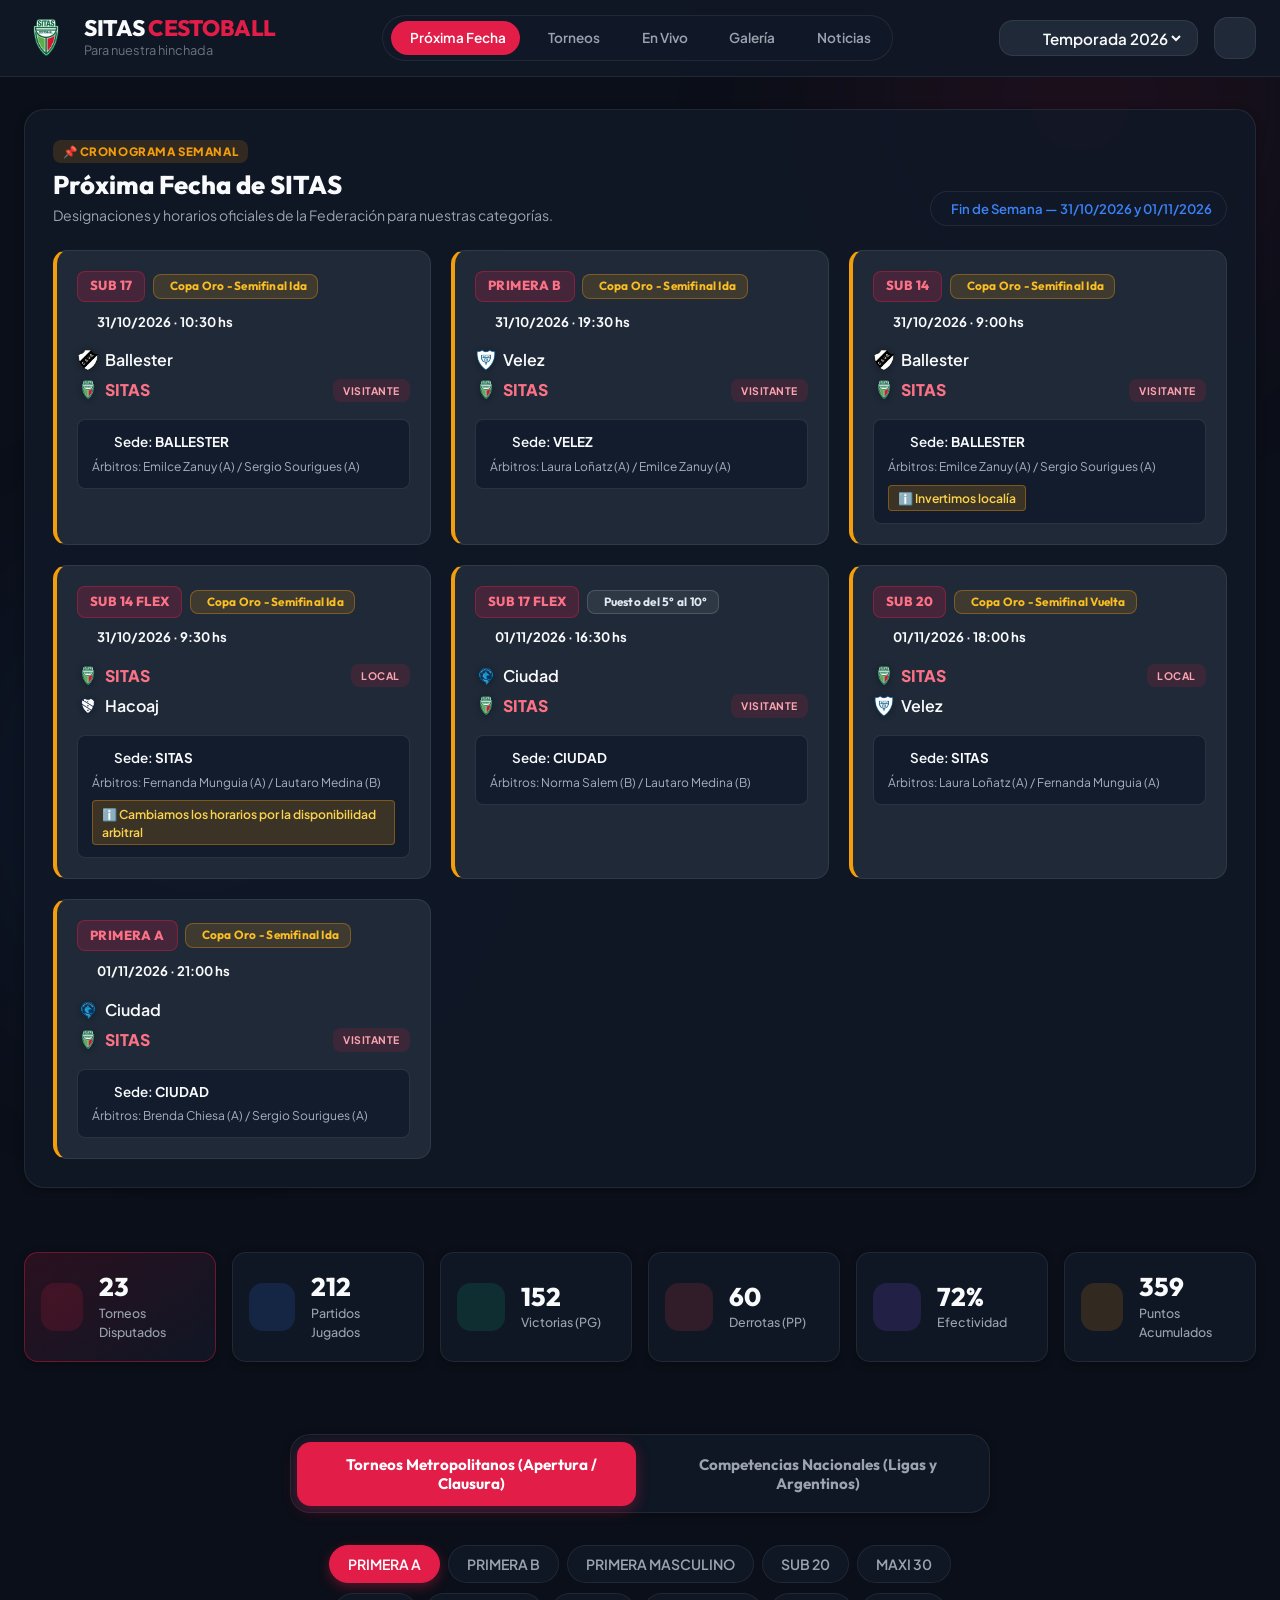
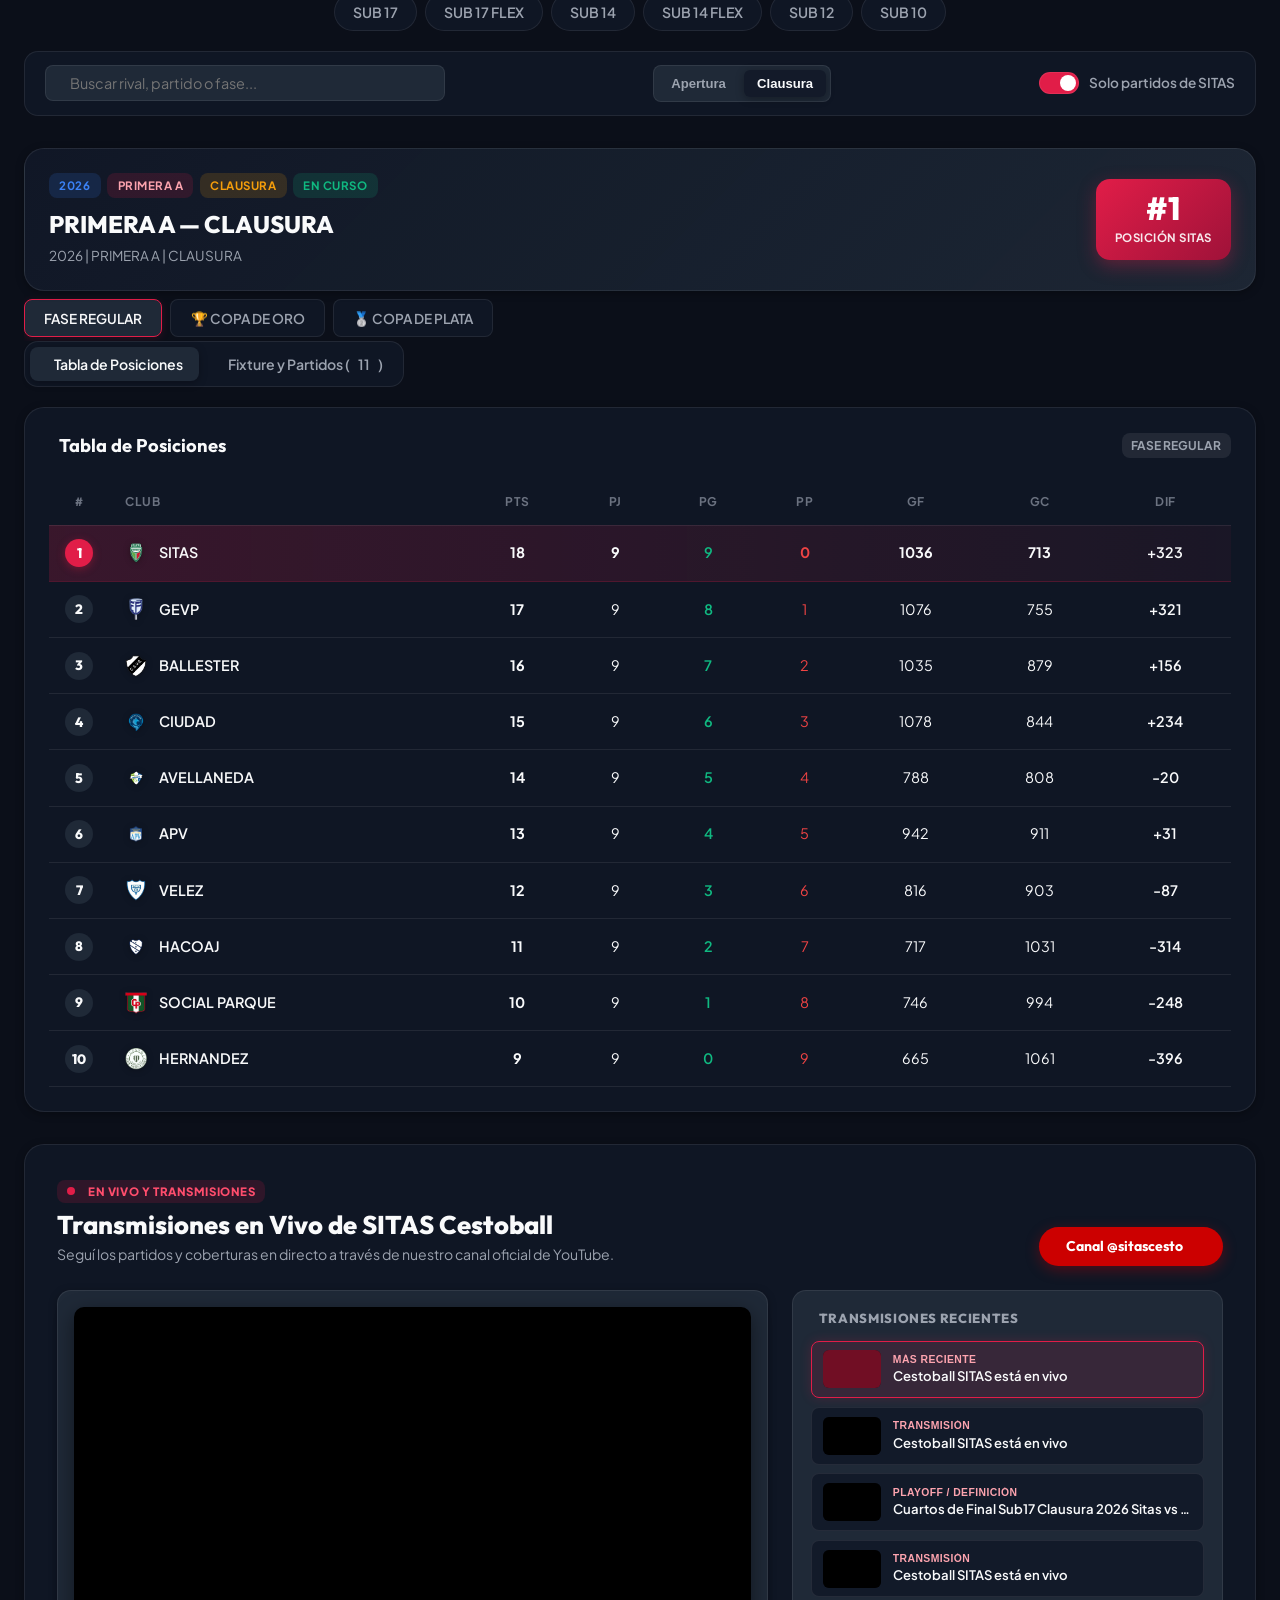
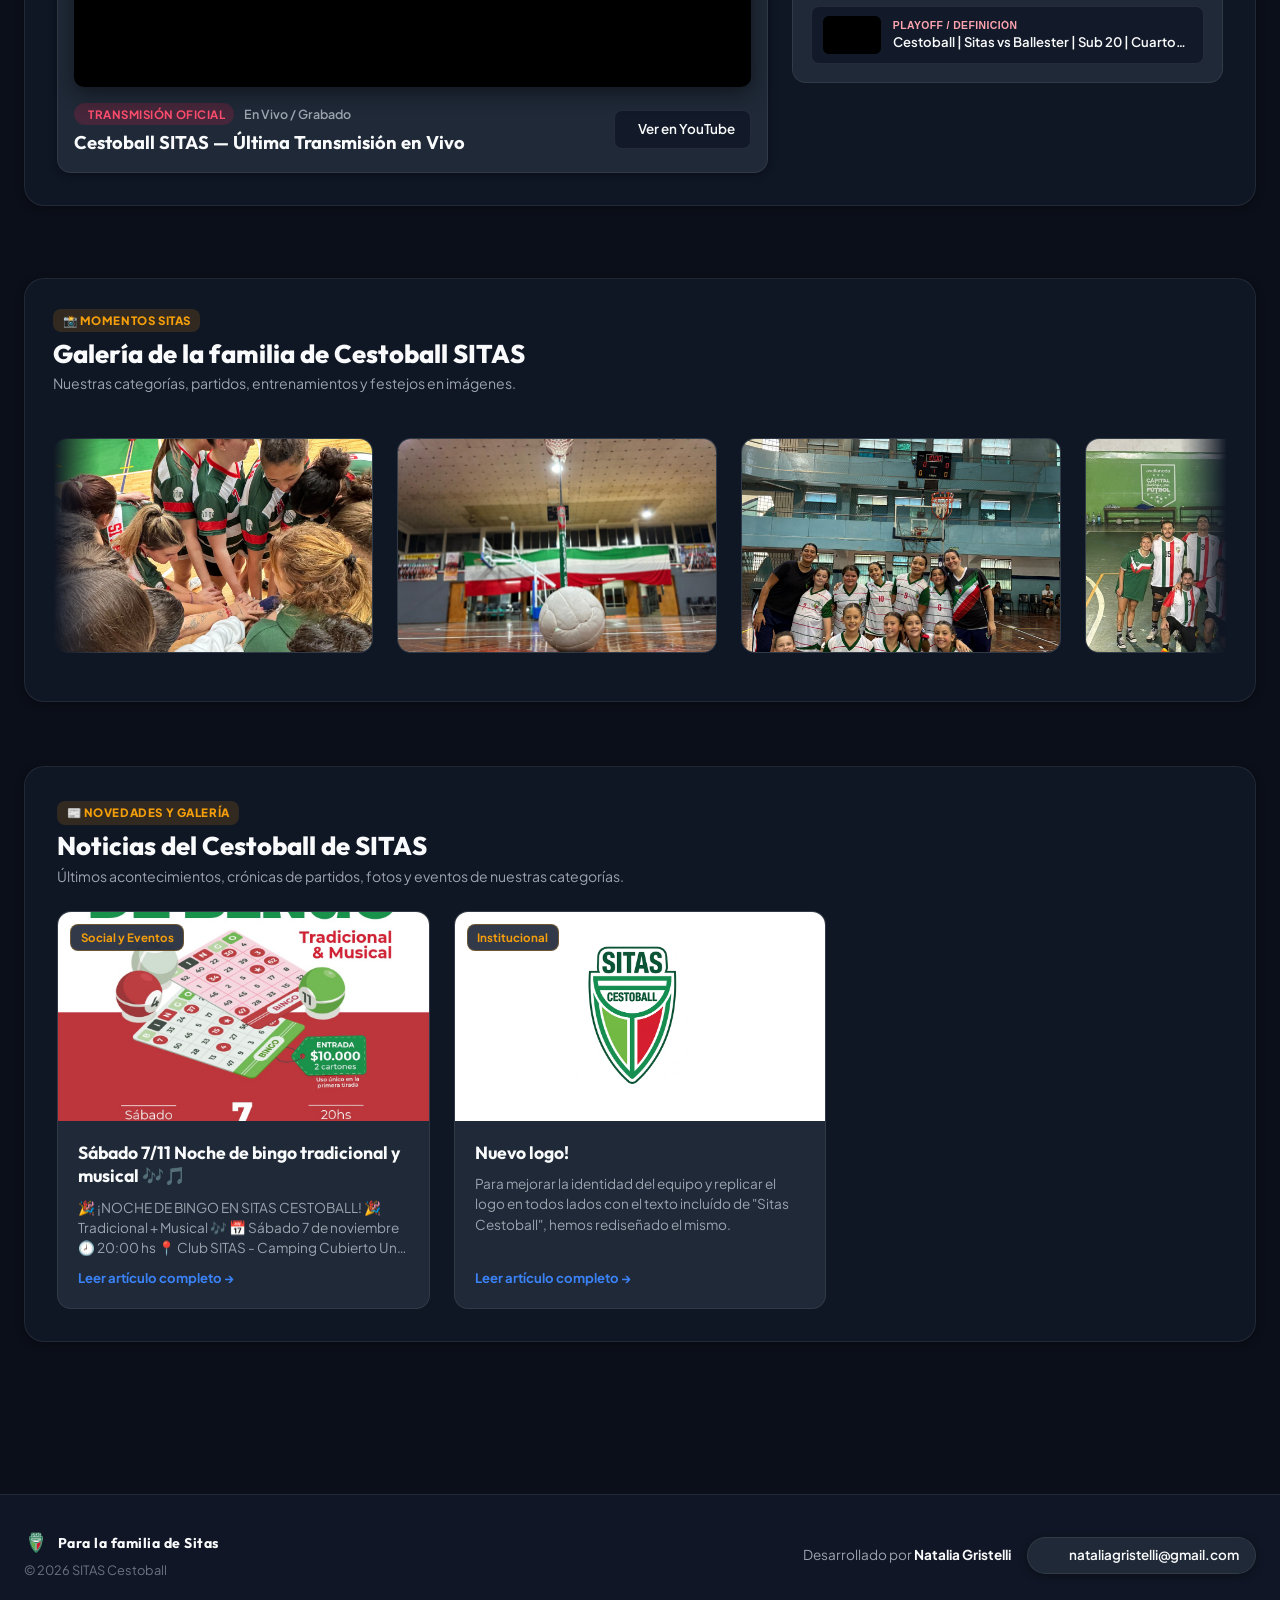
==== web/index.html @ a5c9e96d "feat: add youtube streams auto-sync and web frontend viewer" ====
<!DOCTYPE html>
<html lang="es" data-theme="dark">
<head>
  <meta charset="UTF-8">
  <meta name="viewport" content="width=device-width, initial-scale=1.0">
  <meta name="description" content="Portal de Estadísticas, Posiciones y Fixture de Cestoball del Club SITAS">
  <title>SITAS Cestoball — Fixture y Resultados</title>

  <!-- Favicon & Mobile Touch Icons -->
  <link rel="icon" type="image/png" sizes="32x32" href="assets/favicon-32x32.png">
  <link rel="icon" type="image/png" sizes="16x16" href="assets/favicon-16x16.png">
  <link rel="icon" type="image/png" href="assets/sitas_logo.png">
  <link rel="shortcut icon" href="favicon.ico">

  <!-- Apple iOS (iPhone / iPad) -->
  <link rel="apple-touch-icon" sizes="180x180" href="assets/apple-touch-icon.png">
  <meta name="apple-mobile-web-app-title" content="SITAS Cestoball">
  <meta name="apple-mobile-web-app-capable" content="yes">
  <meta name="apple-mobile-web-app-status-bar-style" content="black-translucent">

  <!-- Android & Web App Manifest -->
  <link rel="manifest" href="site.webmanifest">
  <meta name="theme-color" content="#0b0f19">
  <meta name="mobile-web-app-capable" content="yes">
  
  <!-- Google Fonts -->
  <link rel="preconnect" href="https://fonts.googleapis.com">
  <link rel="preconnect" href="https://fonts.gstatic.com" crossorigin>
  <link href="https://fonts.googleapis.com/css2?family=Outfit:wght@400;500;600;700;800&family=Plus+Jakarta+Sans:wght@400;500;600;700&display=swap" rel="stylesheet">
  
  <!-- Lucide Icons -->
  <script src="https://unpkg.com/lucide@latest"></script>
  
  <link rel="stylesheet" href="styles.css">
</head>
<body>

  <!-- Background decorative glows -->
  <div class="glow-bg glow-1"></div>
  <div class="glow-bg glow-2"></div>

  <!-- Header / Navigation -->
  <header class="header">
    <div class="container header-content">
      <div class="brand">
        <img src="assets/sitas_logo.png" alt="SITAS Cestoball Logo" class="brand-crest-img">
        <div class="brand-text">
          <h1>SITAS <span>CESTOBALL</span></h1>
          <p class="subtitle">Para nuestra hinchada</p>
        </div>
      </div>

      <nav class="nav-links">
        <a href="#section-upcoming" class="nav-link"><i data-lucide="calendar-clock"></i> Próxima Fecha</a>
        <a href="#section-tournaments" class="nav-link active"><i data-lucide="shield"></i> Torneos</a>
        <a href="#section-streams" class="nav-link"><i data-lucide="youtube"></i> En Vivo</a>
        <a href="#section-carousel" class="nav-link"><i data-lucide="camera"></i> Galería</a>
        <a href="#section-news" class="nav-link"><i data-lucide="newspaper"></i> Noticias</a>
      </nav>

      <div class="header-actions">
        <div class="season-picker-wrapper">
          <label for="season-select" class="visually-hidden">Temporada</label>
          <i data-lucide="calendar" class="picker-icon"></i>
          <select id="season-select" aria-label="Seleccionar temporada">
            <!-- Dynamically populated -->
          </select>
        </div>

        <button id="theme-toggle" class="icon-button" aria-label="Cambiar tema de color" title="Modo Claro / Oscuro">
          <i data-lucide="moon" id="theme-icon"></i>
        </button>
      </div>
    </div>
  </header>

  <!-- Main Content -->
  <main class="container main-layout">

    <!-- SECCIÓN 1: PRÓXIMA FECHA / CRONOGRAMA SEMANAL -->
    <section class="upcoming-section" id="section-upcoming" aria-label="Próximos partidos del fin de semana">
      <div class="section-heading">
        <div class="heading-title-wrap">
          <span class="heading-badge">📌 CRONOGRAMA SEMANAL</span>
          <h2>Próxima Fecha de SITAS</h2>
          <p class="heading-desc">Designaciones y horarios oficiales de la Federación para nuestras categorías.</p>
        </div>
        <div class="upcoming-meta-badge" id="upcoming-round-info">
          <i data-lucide="clock"></i> Fin de Semana
        </div>
      </div>

      <div class="upcoming-grid" id="upcoming-matches-grid">
        <!-- Injected dynamically via JS from /api/schedule/upcoming -->
        <div class="upcoming-empty-card">
          <i data-lucide="calendar-off"></i>
          <p>Cargando designaciones de la próxima fecha...</p>
        </div>
      </div>
    </section>

    <!-- SECCIÓN 2: TORNEOS Y ESTADÍSTICAS -->
    <section class="tournaments-section" id="section-tournaments" aria-label="Torneos y Estadísticas">
      <!-- KPI Summary Hero -->
      <div class="kpi-section" aria-label="Resumen de temporada">
        <div class="kpi-card highlight-card">
          <div class="kpi-icon-wrap"><i data-lucide="trophy"></i></div>
          <div class="kpi-data">
            <span class="kpi-value" id="kpi-tournaments">0</span>
            <span class="kpi-label">Torneos Disputados</span>
          </div>
        </div>

      <div class="kpi-card">
        <div class="kpi-icon-wrap blue"><i data-lucide="activity"></i></div>
        <div class="kpi-data">
          <span class="kpi-value" id="kpi-played">0</span>
          <span class="kpi-label">Partidos Jugados</span>
        </div>
      </div>

      <div class="kpi-card">
        <div class="kpi-icon-wrap green"><i data-lucide="check-circle-2"></i></div>
        <div class="kpi-data">
          <span class="kpi-value" id="kpi-won">0</span>
          <span class="kpi-label">Victorias (PG)</span>
        </div>
      </div>

      <div class="kpi-card">
        <div class="kpi-icon-wrap red"><i data-lucide="x-circle"></i></div>
        <div class="kpi-data">
          <span class="kpi-value" id="kpi-lost">0</span>
          <span class="kpi-label">Derrotas (PP)</span>
        </div>
      </div>

      <div class="kpi-card">
        <div class="kpi-icon-wrap purple"><i data-lucide="percent"></i></div>
        <div class="kpi-data">
          <span class="kpi-value" id="kpi-winrate">0%</span>
          <span class="kpi-label">Efectividad</span>
        </div>
      </div>

      <div class="kpi-card">
        <div class="kpi-icon-wrap gold"><i data-lucide="flame"></i></div>
        <div class="kpi-data">
          <span class="kpi-value" id="kpi-points">0</span>
          <span class="kpi-label">Puntos Acumulados</span>
        </div>
      </div>
    </section>

    <!-- Competition Scope Switcher (Metropolitanos vs Nacionales) -->
    <section class="scope-section">
      <div class="scope-tabs" role="tablist" aria-label="Ámbito de competición">
        <button class="scope-tab active" id="scope-tab-metro" data-scope="METRO" role="tab" aria-selected="true">
          <i data-lucide="shield"></i> Torneos Metropolitanos (Apertura / Clausura)
        </button>
        <button class="scope-tab" id="scope-tab-nacional" data-scope="NACIONAL" role="tab" aria-selected="false">
          <i data-lucide="trophy"></i> Competencias Nacionales (Ligas y Argentinos)
        </button>
      </div>
    </section>

    <!-- Filters and Category Tabs -->
    <section class="filter-section">
      <div class="category-grid-container" id="category-pills" role="tablist" aria-label="Categorías">
        <!-- Injected dynamically in 2 rows via JavaScript -->
      </div>

      <div class="filter-toolbar">
        <div class="search-box">
          <i data-lucide="search"></i>
          <input type="text" id="search-input" placeholder="Buscar rival, partido o fase...">
        </div>

        <div class="edition-filters" id="edition-filters">
          <!-- Injected dynamically via JS based on selected category -->
        </div>

        <div class="toggle-control">
          <label class="switch">
            <input type="checkbox" id="only-sitas-matches" checked>
            <span class="slider round"></span>
          </label>
          <span class="toggle-label">Solo partidos de SITAS</span>
        </div>
      </div>
    </section>

    <!-- Content Workspace (Full Width) -->
    <div class="content-workspace">
      <!-- Main View: Selected Tournament Dashboard (Full Width) -->
      <section class="tournament-dashboard" id="tournament-view" aria-label="Detalle de torneo">
        <div class="empty-state" id="empty-state">
          <i data-lucide="shield-alert" class="empty-icon"></i>
          <h3>Selecciona una categoría</h3>
          <p>Elige una categoría y edición en la barra superior para ver la tabla de posiciones, fixture y cuadro eliminatorio.</p>
        </div>

        <div class="dashboard-content" id="dashboard-content" style="display: none;">
          <!-- Tournament Hero Banner -->
          <div class="tournament-banner">
            <div class="banner-info">
              <div class="banner-tags">
                <span class="tag tag-season" id="t-season-tag">2026</span>
                <span class="tag tag-category" id="t-category-tag">PRIMERA</span>
                <span class="tag tag-edition" id="t-edition-tag">CLAUSURA</span>
                <span class="tag tag-status" id="t-status-tag">En curso</span>
              </div>
              <h2 id="t-name">Nombre del Torneo</h2>
              <p id="t-manager">Federación de Cestoball de Capital Federal</p>
            </div>
            <div class="banner-sitas-status" id="t-sitas-badge">
              <div class="sitas-pos-box">
                <span class="pos-num" id="sitas-pos-num">-</span>
                <span class="pos-text">Posición SITAS</span>
              </div>
            </div>
          </div>

          <!-- Phases Tabs -->
          <div class="phases-bar">
            <div class="phases-tabs" id="phases-tabs" role="tablist">
              <!-- Injected via JS -->
            </div>
          </div>

          <!-- Phase Content: Standings & Matches -->
          <div class="phase-workspace">
            
            <!-- View switcher: Posiciones vs Calendario vs Cuadro -->
            <div class="view-mode-bar">
              <div class="tabs-segmented">
                <button class="tab-btn active" id="view-tab-standings" data-view="standings">
                  <i data-lucide="table-2"></i> Tabla de Posiciones
                </button>
                <button class="tab-btn" id="view-tab-bracket" data-view="bracket" style="display: none;">
                  <i data-lucide="git-branch"></i> Cuadro Eliminatorio
                </button>
                <button class="tab-btn" id="view-tab-matches" data-view="matches">
                  <i data-lucide="calendar-days"></i> Fixture y Partidos (<span id="matches-tab-count">0</span>)
                </button>
              </div>
            </div>

            <!-- Standings Table Container -->
            <div class="card standings-card" id="standings-container">
              <div class="card-header">
                <h3><i data-lucide="list-ordered"></i> Tabla de Posiciones</h3>
                <span class="phase-badge" id="standings-phase-name">FASE REGULAR</span>
              </div>
              <div class="table-responsive">
                <table class="data-table" id="standings-table">
                  <thead>
                    <tr>
                      <th class="th-pos">#</th>
                      <th class="th-club">Club</th>
                      <th class="th-num" title="Puntos">Pts</th>
                      <th class="th-num" title="Partidos Jugados">PJ</th>
                      <th class="th-num" title="Partidos Ganados">PG</th>
                      <th class="th-num" title="Partidos Perdidos">PP</th>
                      <th class="th-num hide-mobile" title="Goles a Favor">GF</th>
                      <th class="th-num hide-mobile" title="Goles en Contra">GC</th>
                      <th class="th-num" title="Diferencia de Goles">Dif</th>
                    </tr>
                  </thead>
                  <tbody id="standings-tbody">
                    <!-- Injected via JS -->
                  </tbody>
                </table>
              </div>
            </div>

            <!-- Bracket Viewer Container -->
            <div class="card bracket-card" id="bracket-container" style="display: none;">
              <div class="card-header bracket-header">
                <div class="bracket-header-left">
                  <h3><i data-lucide="git-branch"></i> Cuadro de Playoff / Eliminatorias</h3>
                  <span class="phase-badge" id="bracket-phase-name">COPA DE ORO</span>
                </div>
                <div class="bracket-scroll-actions">
                  <span class="bracket-scroll-hint" id="bracket-scroll-hint" title="Deslizá horizontalmente para ver todas las fases">
                    <i data-lucide="chevrons-right"></i>
                    <span class="hint-text">Deslizar para ver cuadro</span>
                  </span>
                  <div class="bracket-nav-arrows">
                    <button type="button" class="bracket-arrow-btn" id="bracket-btn-prev" aria-label="Rondas anteriores" title="Ver rondas anteriores">
                      <i data-lucide="chevron-left"></i>
                    </button>
                    <button type="button" class="bracket-arrow-btn" id="bracket-btn-next" aria-label="Rondas siguientes" title="Ver rondas siguientes">
                      <i data-lucide="chevron-right"></i>
                    </button>
                  </div>
                </div>
              </div>
              <div class="bracket-viewer-scrollable" id="bracket-tree-viewer">
                <!-- Injected via JS -->
              </div>
            </div>

            <!-- Matches & Fixture Container -->
            <div class="card matches-card" id="matches-container" style="display: none;">
              <div class="card-header">
                <h3><i data-lucide="calendar"></i> Fixture y Resultados</h3>
                <span class="phase-badge" id="matches-phase-name">FASE REGULAR</span>
              </div>
              <div class="matches-grid" id="matches-list">
                <!-- Injected via JS -->
              </div>
            </div>

          </div>
        </div>
      </section>
    </div>

    <!-- SECCIÓN: TRANSMISIONES EN VIVO Y YOUTUBE -->
    <section class="streams-section" id="section-streams" aria-label="Transmisiones y Partidos en Vivo de SITAS">
      <div class="section-heading">
        <div class="heading-title-wrap">
          <span class="heading-badge stream-live-badge"><span class="live-dot"></span> EN VIVO Y TRANSMISIONES</span>
          <h2>Transmisiones en Vivo de SITAS Cestoball</h2>
          <p class="heading-desc">Seguí los partidos y coberturas en directo a través de nuestro canal oficial de YouTube.</p>
        </div>
        <div class="heading-action-wrap">
          <a href="https://www.youtube.com/@sitascesto/streams" target="_blank" rel="noopener noreferrer" class="btn-yt-channel" title="Abrir transmisiones en YouTube">
            <i data-lucide="youtube"></i>
            <span>Canal @sitascesto</span>
            <i data-lucide="external-link" class="btn-ext-icon"></i>
          </a>
        </div>
      </div>

      <div class="streams-layout">
        <!-- Columna Principal: Reproductor Embebido -->
        <div class="stream-main-card">
          <div class="stream-player-container">
            <iframe 
              id="stream-video-iframe"
              src="https://www.youtube.com/embed/oJhDWHlyZvs?rel=0" 
              title="Última transmisión en vivo - Cestoball SITAS" 
              allow="accelerometer; autoplay; clipboard-write; encrypted-media; gyroscope; picture-in-picture; web-share" 
              allowfullscreen>
            </iframe>
          </div>
          <div class="stream-info-bar">
            <div class="stream-info-text">
              <div class="stream-meta-row">
                <span class="stream-status-pill" id="stream-status-pill"><i data-lucide="radio"></i> Transmisión Oficial</span>
                <span class="stream-cat-pill" id="stream-category-pill">En Vivo / Grabado</span>
              </div>
              <h3 class="stream-current-title" id="stream-current-title">Cestoball SITAS — Última Transmisión en Vivo</h3>
            </div>
            <div class="stream-action-btns">
              <a id="stream-yt-direct-link" href="https://www.youtube.com/watch?v=oJhDWHlyZvs" target="_blank" rel="noopener noreferrer" class="btn-stream-action" title="Abrir video en YouTube">
                <i data-lucide="play-circle"></i>
                <span>Ver en YouTube</span>
              </a>
            </div>
          </div>
        </div>

        
          <!-- Lista de transmisiones recientes seleccionables -->
          <div class="stream-recent-box">
            <div class="stream-recent-header">
              <i data-lucide="video"></i>
              <span>Transmisiones Recientes</span>
            </div>
            <div class="stream-recent-list" id="stream-recent-list">
              <!-- Cargado dinámicamente -->
            </div>
          </div>
        </div>
      </div>
    </section>

    <!-- SECCIÓN: MOMENTOS SITAS (CARRUSEL DE FOTOS) -->
    <section class="carousel-section" id="section-carousel" aria-label="Galería de Fotos de SITAS">
      <div class="section-heading">
        <div class="heading-title-wrap">
          <span class="heading-badge">📸 MOMENTOS SITAS</span>
          <h2>Galería de la familia de Cestoball SITAS</h2>
          <p class="heading-desc">Nuestras categorías, partidos, entrenamientos y festejos en imágenes.</p>
        </div>
      </div>

      <div class="carousel-container" id="carousel-container">
        <div class="carousel-track-wrap">
          <div class="carousel-track" id="carousel-track">
            <!-- Dynamic items injected via JS -->
          </div>
        </div>
      </div>
    </section>

    <!-- SECCIÓN 3: NOTICIAS Y GALERÍA -->
    <section class="news-section" id="section-news" aria-label="Noticias y Novedades">
      <div class="section-heading">
        <div class="heading-title-wrap">
          <span class="heading-badge">📰 NOVEDADES Y GALERÍA</span>
          <h2>Noticias del Cestoball de SITAS</h2>
          <p class="heading-desc">Últimos acontecimientos, crónicas de partidos, fotos y eventos de nuestras categorías.</p>
        </div>
      </div>

      <div class="news-grid" id="news-posts-grid">
        <!-- Injected dynamically via JS from /api/posts -->
      </div>
    </section>

  </main>

  <!-- Rival Head-to-Head Modal -->
  <div class="modal-backdrop" id="h2h-modal" role="dialog" aria-modal="true" style="display: none;">
    <div class="modal-box">
      <div class="modal-header">
        <div class="modal-title-wrap">
          <i data-lucide="swords" class="modal-icon"></i>
          <div>
            <h3 id="modal-rival-name">Rival</h3>
            <p class="modal-sub">Historial de enfrentamientos vs SITAS</p>
          </div>
        </div>
        <button class="modal-close-btn" id="modal-close" aria-label="Cerrar ventana">
          <i data-lucide="x"></i>
        </button>
      </div>
      <div class="modal-body" id="modal-body-content">
        <!-- Injected via JS -->
      </div>
    </div>
  </div>

  <!-- Article / News Reading Modal -->
  <div class="modal-backdrop" id="article-modal" role="dialog" aria-modal="true" style="display: none;">
    <div class="modal-box article-modal-box">
      <div class="modal-header">
        <div class="modal-title-wrap">
          <span class="badge-tag" id="article-modal-category">General</span>
          <div>
            <h3 id="article-modal-title">Título</h3>
          </div>
        </div>
        <button class="modal-close-btn" id="article-modal-close" aria-label="Cerrar ventana">
          <i data-lucide="x"></i>
        </button>
      </div>
      <div class="modal-body" id="article-modal-body">
        <img id="article-modal-img" src="" alt="Foto" class="article-full-img" style="display:none;">
        <div id="article-modal-text" class="article-full-text"></div>
      </div>
    </div>
  </div>


  <!-- Footer -->
  <footer class="footer">
    <div class="container footer-content">
      <div class="footer-brand-info">
        <div class="footer-logo">
          <img src="assets/sitas_logo.png" alt="SITAS Logo" class="footer-crest-img">
          <span class="footer-title">Para la familia de Sitas</span>
        </div>
        <p class="footer-copy">© 2026 SITAS Cestoball</p>
      </div>

      <div class="footer-contact-wrap">
        <span class="footer-dev-label">Desarrollado por <strong>Natalia Gristelli</strong></span>
        <a href="mailto:nataliagristelli@gmail.com" class="footer-contact-pill" title="Contacto por correo electrónico">
          <i data-lucide="mail"></i>
          <span>nataliagristelli@gmail.com</span>
        </a>
      </div>
    </div>
  </footer>

  <script src="app.js"></script>
</body>
</html>
---- web/styles.css ----
/* ==========================================================================
   SITAS Cestoball Dashboard - Styles
   ========================================================================== */

:root {
  /* Color Palette - Dark Theme (Default) */
  --bg-primary: #0b0f19;
  --bg-secondary: #111827;
  --bg-card: rgba(17, 24, 39, 0.85);
  --bg-card-hover: rgba(31, 41, 55, 0.9);
  --bg-input: #1f2937;

  --text-primary: #f9fafb;
  --text-secondary: #9ca3af;
  --text-muted: #6b7280;

  --border-subtle: rgba(255, 255, 255, 0.08);
  --border-active: rgba(255, 255, 255, 0.2);

  /* Brand Accents (SITAS Red & Gold) */
  --sitas-red: #e11d48;
  --sitas-red-glow: rgba(225, 29, 72, 0.35);
  --sitas-red-light: #fda4af;

  --accent-gold: #f59e0b;
  --accent-blue: #3b82f6;
  --accent-green: #10b981;
  --accent-purple: #8b5cf6;

  /* UI Tokens */
  --radius-sm: 8px;
  --radius-md: 14px;
  --radius-lg: 20px;
  --radius-full: 9999px;

  --shadow-sm: 0 2px 8px rgba(0, 0, 0, 0.3);
  --shadow-md: 0 8px 24px rgba(0, 0, 0, 0.4);
  --shadow-lg: 0 16px 36px rgba(0, 0, 0, 0.5);

  --font-main: 'Plus Jakarta Sans', sans-serif;
  --font-heading: 'Outfit', sans-serif;
  --transition: all 0.22s cubic-bezier(0.4, 0, 0.2, 1);
}

[data-theme="light"] {
  --bg-primary: #f3f4f6;
  --bg-secondary: #ffffff;
  --bg-card: rgba(255, 255, 255, 0.95);
  --bg-card-hover: #f9fafb;
  --bg-input: #f3f4f6;

  --text-primary: #111827;
  --text-secondary: #4b5563;
  --text-muted: #9ca3af;

  --border-subtle: rgba(0, 0, 0, 0.08);
  --border-active: rgba(0, 0, 0, 0.2);
  --shadow-sm: 0 2px 8px rgba(0, 0, 0, 0.06);
  --shadow-md: 0 8px 24px rgba(0, 0, 0, 0.08);
  --shadow-lg: 0 16px 36px rgba(0, 0, 0, 0.1);
}

/* Reset & Base */
*,
*::before,
*::after {
  margin: 0;
  padding: 0;
  box-sizing: border-box;
}

html {
  scroll-behavior: smooth;
  scroll-padding-top: 92px;
}

#section-upcoming,
#section-tournaments,
#section-news,
.upcoming-section,
.tournaments-section,
.news-section {
  scroll-margin-top: 92px;
}

body {
  font-family: var(--font-main);
  background-color: var(--bg-primary);
  color: var(--text-primary);
  line-height: 1.5;
  min-height: 100vh;
  position: relative;
  overflow-x: hidden;
  transition: background-color 0.3s ease, color 0.3s ease;
}

/* Ambient Glows */
.glow-bg {
  position: fixed;
  width: 600px;
  height: 600px;
  border-radius: 50%;
  pointer-events: none;
  filter: blur(120px);
  z-index: 0;
  opacity: 0.15;
}

.glow-1 {
  top: -200px;
  right: -100px;
  background: radial-gradient(circle, var(--sitas-red) 0%, transparent 70%);
}

.glow-2 {
  bottom: -200px;
  left: -100px;
  background: radial-gradient(circle, var(--accent-blue) 0%, transparent 70%);
}

.container {
  max-width: 1400px;
  margin: 0 auto;
  padding: 0 1.5rem;
  position: relative;
  z-index: 1;
}

.visually-hidden {
  position: absolute;
  width: 1px;
  height: 1px;
  padding: 0;
  margin: -1px;
  overflow: hidden;
  clip: rect(0, 0, 0, 0);
  border: 0;
}

/* Header */
.header {
  background: var(--bg-card);
  backdrop-filter: blur(16px);
  -webkit-backdrop-filter: blur(16px);
  border-bottom: 1px solid var(--border-subtle);
  position: sticky;
  top: 0;
  z-index: 100;
}

.header-content {
  display: flex;
  justify-content: space-between;
  align-items: center;
  height: 76px;
}

.brand {
  display: flex;
  align-items: center;
  gap: 1rem;
  text-decoration: none;
}

.brand-crest-img {
  width: 44px;
  height: 44px;
  object-fit: contain;
  display: block;
}

.team-crest-sm {
  width: 22px;
  height: 22px;
  object-fit: contain;
  display: inline-block;
  vertical-align: middle;
  flex-shrink: 0;
  filter: drop-shadow(0 1px 3px rgba(0, 0, 0, 0.3));
}

.brand-badge {
  background: linear-gradient(135deg, var(--sitas-red), #be123c);
  color: #fff;
  font-family: var(--font-heading);
  font-weight: 800;
  font-size: 1.1rem;
  letter-spacing: 1px;
  padding: 0.5rem 1rem;
  border-radius: var(--radius-sm);
  box-shadow: 0 4px 14px var(--sitas-red-glow);
}

.brand-text h1 {
  font-family: var(--font-heading);
  font-size: 1.4rem;
  font-weight: 800;
  letter-spacing: -0.5px;
  color: var(--text-primary);
  line-height: 1.1;
}

.brand-text h1 span {
  color: var(--sitas-red);
}

.brand-text .subtitle {
  font-size: 0.8rem;
  color: var(--text-muted);
}

.header-actions {
  display: flex;
  align-items: center;
  gap: 1rem;
}

.season-picker-wrapper {
  display: flex;
  align-items: center;
  gap: 0.5rem;
  background: var(--bg-input);
  border: 1px solid var(--border-subtle);
  padding: 0.4rem 0.8rem;
  border-radius: var(--radius-md);
  color: var(--text-primary);
}

.picker-icon {
  width: 18px;
  height: 18px;
  color: var(--text-secondary);
}

.season-picker-wrapper select {
  background: transparent;
  border: none;
  color: var(--text-primary);
  font-family: var(--font-main);
  font-weight: 600;
  font-size: 0.95rem;
  cursor: pointer;
  outline: none;
}

.icon-button {
  width: 42px;
  height: 42px;
  border-radius: var(--radius-md);
  background: var(--bg-input);
  border: 1px solid var(--border-subtle);
  color: var(--text-primary);
  display: flex;
  align-items: center;
  justify-content: center;
  cursor: pointer;
  transition: var(--transition);
}

.icon-button:hover {
  background: var(--border-subtle);
  transform: translateY(-1px);
}

/* Layout */
.main-layout {
  padding-top: 2rem;
  padding-bottom: 4rem;
  display: flex;
  flex-direction: column;
  gap: 2rem;
}

/* KPI Cards */
.kpi-section {
  display: grid;
  grid-template-columns: repeat(auto-fit, minmax(180px, 1fr));
  gap: 1rem;
}

.kpi-card {
  background: var(--bg-card);
  backdrop-filter: blur(12px);
  border: 1px solid var(--border-subtle);
  border-radius: var(--radius-md);
  padding: 1.25rem 1rem;
  display: flex;
  align-items: center;
  gap: 1rem;
  box-shadow: var(--shadow-sm);
  transition: var(--transition);
}

.kpi-card:hover {
  transform: translateY(-3px);
  border-color: var(--border-active);
  box-shadow: var(--shadow-md);
}

.kpi-card.highlight-card {
  background: linear-gradient(145deg, rgba(225, 29, 72, 0.15), var(--bg-card));
  border-color: rgba(225, 29, 72, 0.4);
}

.kpi-icon-wrap {
  width: 48px;
  height: 48px;
  border-radius: var(--radius-md);
  background: rgba(225, 29, 72, 0.15);
  color: var(--sitas-red);
  display: flex;
  align-items: center;
  justify-content: center;
}

.kpi-icon-wrap.blue {
  background: rgba(59, 130, 246, 0.15);
  color: var(--accent-blue);
}

.kpi-icon-wrap.green {
  background: rgba(16, 185, 129, 0.15);
  color: var(--accent-green);
}

.kpi-icon-wrap.red {
  background: rgba(239, 68, 68, 0.15);
  color: #ef4444;
}

.kpi-icon-wrap.purple {
  background: rgba(139, 92, 246, 0.15);
  color: var(--accent-purple);
}

.kpi-icon-wrap.gold {
  background: rgba(245, 158, 11, 0.15);
  color: var(--accent-gold);
}

.kpi-data {
  display: flex;
  flex-direction: column;
}

.kpi-value {
  font-family: var(--font-heading);
  font-size: 1.6rem;
  font-weight: 800;
  line-height: 1.1;
  color: var(--text-primary);
}

.kpi-label {
  font-size: 0.78rem;
  color: var(--text-secondary);
  font-weight: 500;
  margin-top: 0.15rem;
}

/* Scope Tabs (Metro vs Nacional) */
.scope-section {
  display: flex;
  justify-content: center;
}

.scope-tabs {
  display: flex;
  background: var(--bg-card);
  border: 1px solid var(--border-subtle);
  border-radius: var(--radius-lg);
  padding: 0.4rem;
  gap: 0.5rem;
  box-shadow: var(--shadow-sm);
  width: 100%;
  max-width: 700px;
}

.scope-tab {
  flex: 1;
  display: flex;
  align-items: center;
  justify-content: center;
  gap: 0.6rem;
  padding: 0.75rem 1.25rem;
  border-radius: var(--radius-md);
  border: 1px solid transparent;
  background: transparent;
  color: var(--text-secondary);
  font-family: var(--font-heading);
  font-size: 0.95rem;
  font-weight: 700;
  cursor: pointer;
  transition: var(--transition);
}

.scope-tab svg {
  width: 18px;
  height: 18px;
}

.scope-tab:hover {
  color: var(--text-primary);
  background: var(--bg-card-hover);
}

.scope-tab.active {
  background: var(--sitas-red);
  color: #ffffff;
  box-shadow: 0 4px 14px var(--sitas-red-glow);
}

/* Category & Filter Section */
.filter-section {
  display: flex;
  flex-direction: column;
  gap: 1rem;
}

.category-grid-container {
  display: flex;
  flex-direction: column;
  gap: 0.65rem;
  width: 100%;
  align-items: center;
  margin-bottom: 0.25rem;
}

.category-grid-row {
  display: flex;
  flex-wrap: wrap;
  justify-content: center;
  align-items: center;
  gap: 0.55rem;
  width: 100%;
}

.category-scroll-container {
  display: flex;
  flex-direction: column;
  gap: 0.65rem;
  width: 100%;
  align-items: center;
  margin-bottom: 0.25rem;
}

.pill {
  display: inline-flex;
  align-items: center;
  gap: 0.4rem;
  padding: 0.55rem 1.1rem;
  border-radius: var(--radius-full);
  background: var(--bg-card);
  border: 1px solid var(--border-subtle);
  color: var(--text-secondary);
  font-family: var(--font-main);
  font-size: 0.88rem;
  font-weight: 600;
  cursor: pointer;
  white-space: nowrap;
  transition: var(--transition);
}

.pill svg {
  width: 16px;
  height: 16px;
}

.pill:hover {
  color: var(--text-primary);
  background: var(--bg-card-hover);
  border-color: var(--border-active);
}

.pill.active {
  background: var(--sitas-red);
  color: #fff;
  border-color: var(--sitas-red);
  box-shadow: 0 4px 12px var(--sitas-red-glow);
}

.filter-toolbar {
  display: flex;
  flex-wrap: wrap;
  align-items: center;
  justify-content: space-between;
  gap: 1rem;
  background: var(--bg-card);
  border: 1px solid var(--border-subtle);
  border-radius: var(--radius-md);
  padding: 0.8rem 1.25rem;
}

.search-box {
  display: flex;
  align-items: center;
  gap: 0.6rem;
  background: var(--bg-input);
  border: 1px solid var(--border-subtle);
  border-radius: var(--radius-sm);
  padding: 0.5rem 0.9rem;
  flex: 1;
  min-width: 240px;
  max-width: 400px;
}

.search-box svg {
  width: 18px;
  height: 18px;
  color: var(--text-muted);
}

.search-box input {
  background: transparent;
  border: none;
  color: var(--text-primary);
  font-family: var(--font-main);
  font-size: 0.9rem;
  outline: none;
  width: 100%;
}

.edition-filters {
  display: flex;
  gap: 0.35rem;
  background: var(--bg-input);
  padding: 0.25rem;
  border-radius: var(--radius-sm);
  border: 1px solid var(--border-subtle);
}

.filter-btn {
  background: transparent;
  border: none;
  color: var(--text-secondary);
  font-size: 0.82rem;
  font-weight: 600;
  padding: 0.4rem 0.8rem;
  border-radius: 6px;
  cursor: pointer;
  transition: var(--transition);
}

.filter-btn.active {
  background: var(--bg-card);
  color: var(--text-primary);
  box-shadow: var(--shadow-sm);
}

.toggle-control {
  display: flex;
  align-items: center;
  gap: 0.6rem;
}

.toggle-label {
  font-size: 0.85rem;
  font-weight: 600;
  color: var(--text-secondary);
}

/* Switch Styles */
.switch {
  position: relative;
  display: inline-block;
  width: 40px;
  height: 22px;
}

.switch input {
  opacity: 0;
  width: 0;
  height: 0;
}

.slider {
  position: absolute;
  cursor: pointer;
  top: 0;
  left: 0;
  right: 0;
  bottom: 0;
  background-color: var(--bg-input);
  border: 1px solid var(--border-subtle);
  transition: .2s;
  border-radius: 34px;
}

.slider:before {
  position: absolute;
  content: "";
  height: 16px;
  width: 16px;
  left: 2px;
  bottom: 2px;
  background-color: white;
  transition: .2s;
  border-radius: 50%;
}

input:checked+.slider {
  background-color: var(--sitas-red);
}

input:checked+.slider:before {
  transform: translateX(18px);
}

/* Content Workspace (Full Width - No Sidebar) */
.content-workspace,
.content-grid {
  display: block;
  width: 100%;
  min-width: 0;
}

.tournaments-sidebar {
  display: none !important;
}

@media (max-width: 992px) {
  .content-workspace,
  .content-grid {
    display: block;
    width: 100%;
  }
}

/* Tournaments Sidebar */
.tournaments-sidebar {
  background: var(--bg-card);
  border: 1px solid var(--border-subtle);
  border-radius: var(--radius-lg);
  padding: 1.25rem;
  box-shadow: var(--shadow-sm);
  min-width: 0;
  max-width: 100%;
}

.sidebar-header {
  display: flex;
  justify-content: space-between;
  align-items: center;
  margin-bottom: 1rem;
  padding-bottom: 0.75rem;
  border-bottom: 1px solid var(--border-subtle);
}

.sidebar-title-group {
  display: flex;
  align-items: center;
  gap: 0.6rem;
}

.sidebar-header h2 {
  font-family: var(--font-heading);
  font-size: 1.15rem;
  font-weight: 700;
}

.sidebar-swipe-hint {
  display: none;
  font-size: 0.75rem;
  font-weight: 600;
  color: var(--accent-gold);
  align-items: center;
  gap: 0.35rem;
}

.sidebar-swipe-hint svg {
  width: 14px;
  height: 14px;
}

.counter-badge {
  background: var(--bg-input);
  color: var(--text-secondary);
  font-size: 0.75rem;
  font-weight: 700;
  padding: 0.2rem 0.6rem;
  border-radius: var(--radius-full);
}

.tournament-list {
  display: flex;
  flex-direction: column;
  gap: 0.6rem;
  max-height: 650px;
  overflow-y: auto;
  padding-right: 0.25rem;
}

.tournament-nav-item {
  background: var(--bg-input);
  border: 1px solid transparent;
  border-radius: var(--radius-md);
  padding: 0.85rem 1rem;
  cursor: pointer;
  transition: var(--transition);
  display: flex;
  flex-direction: column;
  gap: 0.35rem;
}

.tournament-nav-item:hover {
  background: var(--bg-card-hover);
  border-color: var(--border-active);
  transform: translateX(3px);
}

.tournament-nav-item.active {
  background: linear-gradient(135deg, rgba(225, 29, 72, 0.15), var(--bg-input));
  border-color: var(--sitas-red);
  box-shadow: 0 4px 14px rgba(225, 29, 72, 0.2);
}

.t-item-header {
  display: flex;
  justify-content: space-between;
  align-items: center;
}

.t-item-category {
  font-family: var(--font-heading);
  font-weight: 700;
  font-size: 0.95rem;
  color: var(--text-primary);
}

.t-item-edition {
  font-size: 0.75rem;
  font-weight: 600;
  padding: 0.15rem 0.5rem;
  border-radius: 4px;
  background: rgba(255, 255, 255, 0.08);
  color: var(--text-secondary);
}

.t-item-status {
  font-size: 0.78rem;
  color: var(--text-muted);
  display: flex;
  align-items: center;
  gap: 0.4rem;
}

.status-dot {
  width: 7px;
  height: 7px;
  border-radius: 50%;
  background: var(--accent-green);
}

.status-dot.finished {
  background: var(--text-muted);
}

/* Tournament Dashboard */
.tournament-dashboard {
  display: flex;
  flex-direction: column;
  gap: 1.5rem;
  min-width: 0;
  max-width: 100%;
}

.dashboard-content {
  min-width: 0;
  max-width: 100%;
}

.empty-state {
  background: var(--bg-card);
  border: 1px solid var(--border-subtle);
  border-radius: var(--radius-lg);
  padding: 4rem 2rem;
  text-align: center;
  display: flex;
  flex-direction: column;
  align-items: center;
  gap: 1rem;
}

.empty-icon {
  width: 56px;
  height: 56px;
  color: var(--text-muted);
}

.empty-state h3 {
  font-family: var(--font-heading);
  font-size: 1.3rem;
}

.empty-state p {
  color: var(--text-secondary);
  max-width: 450px;
}

/* Tournament Banner */
.tournament-banner {
  background: var(--bg-card);
  border: 1px solid var(--border-subtle);
  border-radius: var(--radius-lg);
  padding: 1.5rem;
  display: flex;
  justify-content: space-between;
  align-items: center;
  box-shadow: var(--shadow-sm);
  position: relative;
  overflow: hidden;
}

[data-theme="dark"] .tournament-banner {
  background: linear-gradient(135deg, rgba(17, 24, 39, 0.95) 0%, rgba(31, 41, 55, 0.9) 100%);
}

[data-theme="light"] .tournament-banner {
  background: linear-gradient(135deg, #ffffff 0%, #f8fafc 100%);
  border: 1px solid rgba(0, 0, 0, 0.1);
  box-shadow: 0 4px 20px rgba(0, 0, 0, 0.05);
}

.banner-tags {
  display: flex;
  flex-wrap: wrap;
  gap: 0.4rem;
  margin-bottom: 0.5rem;
}

.tag {
  font-size: 0.72rem;
  font-weight: 700;
  text-transform: uppercase;
  letter-spacing: 0.5px;
  padding: 0.25rem 0.65rem;
  border-radius: var(--radius-sm);
}

.tag-season {
  background: rgba(59, 130, 246, 0.15);
  color: var(--accent-blue);
}

.tag-category {
  background: rgba(225, 29, 72, 0.15);
  color: var(--sitas-red-light);
}

.tag-edition {
  background: rgba(245, 158, 11, 0.15);
  color: var(--accent-gold);
}

.tag-status-live {
  background: rgba(16, 185, 129, 0.15);
  color: var(--accent-green);
}

.tag-status-finished {
  background: rgba(255, 255, 255, 0.08);
  color: var(--text-muted);
}

[data-theme="light"] .tag-season {
  background: #e0f2fe;
  color: #0369a1;
}

[data-theme="light"] .tag-category {
  background: #ffe4e6;
  color: #be123c;
}

[data-theme="light"] .tag-edition {
  background: #fef3c7;
  color: #b45309;
}

[data-theme="light"] .tag-status-live {
  background: #dcfce7;
  color: #15803d;
}

[data-theme="light"] .tag-status-finished {
  background: #e2e8f0;
  color: #475569;
}

.tournament-banner h2 {
  font-family: var(--font-heading);
  font-size: 1.5rem;
  font-weight: 800;
  color: var(--text-primary);
  margin-bottom: 0.2rem;
}

.tournament-banner p {
  font-size: 0.85rem;
  color: var(--text-secondary);
}

.sitas-pos-box {
  background: linear-gradient(135deg, var(--sitas-red), #9f1239);
  color: #fff;
  border-radius: var(--radius-md);
  padding: 0.8rem 1.2rem;
  text-align: center;
  box-shadow: 0 6px 18px var(--sitas-red-glow);
}

.pos-num {
  display: block;
  font-family: var(--font-heading);
  font-size: 2rem;
  font-weight: 800;
  line-height: 1;
}

.pos-text {
  font-size: 0.72rem;
  font-weight: 700;
  text-transform: uppercase;
  letter-spacing: 0.5px;
  opacity: 0.9;
}

/* Phases Bar */
.phases-bar {
  overflow-x: auto;
  padding-bottom: 0.25rem;
  padding-top: 0.50rem;
}

.phases-tabs {
  display: flex;
  gap: 0.5rem;
}

.phase-tab {
  background: var(--bg-card);
  border: 1px solid var(--border-subtle);
  color: var(--text-secondary);
  font-family: var(--font-main);
  font-size: 0.85rem;
  font-weight: 600;
  padding: 0.6rem 1.2rem;
  border-radius: var(--radius-sm);
  cursor: pointer;
  transition: var(--transition);
  white-space: nowrap;
}

.phase-tab:hover {
  background: var(--bg-card-hover);
  color: var(--text-primary);
}

.phase-tab.active {
  background: var(--bg-input);
  color: var(--text-primary);
  border-color: var(--sitas-red);
  box-shadow: 0 2px 8px rgba(225, 29, 72, 0.15);
}

/* Phase Workspace */
.phase-workspace {
  display: flex;
  flex-direction: column;
  gap: 1.25rem;
  min-width: 0;
  max-width: 100%;
}

.view-mode-bar {
  display: flex;
  justify-content: flex-start;
}

.tabs-segmented {
  display: flex;
  background: var(--bg-card);
  border: 1px solid var(--border-subtle);
  border-radius: var(--radius-md);
  padding: 0.3rem;
  gap: 0.3rem;
}

.tab-btn {
  display: flex;
  align-items: center;
  gap: 0.5rem;
  background: transparent;
  border: none;
  color: var(--text-secondary);
  font-family: var(--font-main);
  font-size: 0.88rem;
  font-weight: 600;
  padding: 0.5rem 1rem;
  border-radius: var(--radius-sm);
  cursor: pointer;
  transition: var(--transition);
}

.tab-btn svg {
  width: 16px;
  height: 16px;
}

.tab-btn.active {
  background: var(--bg-input);
  color: var(--text-primary);
  box-shadow: var(--shadow-sm);
}

/* Cards & Tables */
.card {
  background: var(--bg-card);
  border: 1px solid var(--border-subtle);
  border-radius: var(--radius-lg);
  padding: 1.5rem;
  box-shadow: var(--shadow-sm);
}

.card-header {
  display: flex;
  justify-content: space-between;
  align-items: center;
  margin-bottom: 1.25rem;
}

.card-header h3 {
  display: flex;
  align-items: center;
  gap: 0.6rem;
  font-family: var(--font-heading);
  font-size: 1.15rem;
  font-weight: 700;
}

.phase-badge {
  font-size: 0.75rem;
  font-weight: 700;
  padding: 0.2rem 0.6rem;
  border-radius: var(--radius-sm);
  background: rgba(255, 255, 255, 0.08);
  color: var(--text-secondary);
}

.table-responsive {
  overflow-x: auto;
  -webkit-overflow-scrolling: touch;
  scrollbar-width: thin;
  scrollbar-color: var(--text-muted) var(--bg-input);
}

.table-responsive::-webkit-scrollbar {
  height: 8px;
}

.table-responsive::-webkit-scrollbar-track {
  background: var(--bg-input);
  border-radius: var(--radius-full);
}

.table-responsive::-webkit-scrollbar-thumb {
  background: var(--text-muted);
  border-radius: var(--radius-full);
}

.table-responsive::-webkit-scrollbar-thumb:hover {
  background: var(--sitas-red);
}

.data-table {
  width: 100%;
  border-collapse: collapse;
  text-align: left;
}

.data-table th,
.data-table td {
  padding: 0.85rem 1rem;
  font-size: 0.9rem;
}

.data-table th {
  color: var(--text-muted);
  font-weight: 700;
  text-transform: uppercase;
  font-size: 0.75rem;
  letter-spacing: 0.5px;
  border-bottom: 1px solid var(--border-subtle);
}

.data-table td {
  border-bottom: 1px solid var(--border-subtle);
  color: var(--text-primary);
}

.th-num,
.td-num {
  text-align: center;
}

.th-pos,
.td-pos {
  width: 50px;
  text-align: center;
  font-weight: 800;
  font-family: var(--font-heading);
}

.club-cell {
  display: flex;
  align-items: center;
  gap: 0.75rem;
  font-weight: 600;
}

.club-link {
  cursor: pointer;
  color: var(--text-primary);
  text-decoration: none;
  transition: var(--transition);
}

.club-link:hover {
  color: var(--sitas-red-light);
  text-decoration: underline;
}

/* Highlight SITAS row */
tr.sitas-row {
  background: linear-gradient(90deg, rgba(225, 29, 72, 0.2), rgba(225, 29, 72, 0.05));
  font-weight: 700;
}

tr.sitas-row td {
  border-color: rgba(225, 29, 72, 0.3);
}

tr.sitas-row .club-cell {
  color: var(--sitas-red-light);
}

.pos-pill {
  display: inline-flex;
  width: 28px;
  height: 28px;
  align-items: center;
  justify-content: center;
  border-radius: 50%;
  background: var(--bg-input);
  font-size: 0.85rem;
}

.sitas-row .pos-pill {
  background: var(--sitas-red);
  color: #fff;
  box-shadow: 0 2px 8px var(--sitas-red-glow);
}

/* Matches List */
.matches-grid {
  display: flex;
  flex-direction: column;
  gap: 1.5rem;
}

.round-group {
  display: flex;
  flex-direction: column;
  gap: 0.75rem;
}

.round-title {
  font-family: var(--font-heading);
  font-size: 0.95rem;
  font-weight: 700;
  color: var(--text-secondary);
  display: flex;
  align-items: center;
  gap: 0.5rem;
}

.round-title:after {
  content: "";
  flex: 1;
  height: 1px;
  background: var(--border-subtle);
}

.matches-cards-container {
  display: grid;
  grid-template-columns: repeat(auto-fill, minmax(320px, 1fr));
  gap: 0.85rem;
}

.match-card {
  background: var(--bg-input);
  border: 1px solid var(--border-subtle);
  border-radius: var(--radius-md);
  padding: 1rem;
  display: flex;
  flex-direction: column;
  gap: 0.6rem;
  transition: var(--transition);
}

.match-card:hover {
  border-color: var(--border-active);
  transform: translateY(-2px);
}

.match-card.sitas-match {
  border-left: 4px solid var(--sitas-red);
  background: linear-gradient(135deg, rgba(225, 29, 72, 0.08), var(--bg-input));
}

.match-meta {
  display: flex;
  justify-content: space-between;
  font-size: 0.78rem;
  color: var(--text-muted);
}

.match-date {
  display: flex;
  align-items: center;
  gap: 0.35rem;
}

.match-status-tag {
  font-weight: 700;
  font-size: 0.7rem;
  padding: 0.1rem 0.4rem;
  border-radius: 4px;
}

.match-status-tag.win {
  background: rgba(16, 185, 129, 0.15);
  color: var(--accent-green);
}

.match-status-tag.loss {
  background: rgba(239, 68, 68, 0.15);
  color: #ef4444;
}

.match-status-tag.pending {
  background: rgba(245, 158, 11, 0.15);
  color: var(--accent-gold);
}

.match-teams {
  display: flex;
  flex-direction: column;
  gap: 0.4rem;
}

.team-row {
  display: flex;
  justify-content: space-between;
  align-items: center;
  font-size: 0.92rem;
  color: var(--text-primary);
}

.team-row.winner {
  font-weight: 700;
}

.team-row.sitas-team {
  color: var(--sitas-red-light);
  font-weight: 700;
}

.team-score {
  font-family: var(--font-heading);
  font-weight: 800;
  font-size: 1.05rem;
  min-width: 28px;
  text-align: right;
}

/* Modal */
.modal-backdrop {
  position: fixed;
  top: 0;
  left: 0;
  right: 0;
  bottom: 0;
  background: rgba(0, 0, 0, 0.7);
  backdrop-filter: blur(8px);
  z-index: 1000;
  display: flex;
  align-items: center;
  justify-content: center;
  padding: 1.5rem;
}

.modal-box {
  background: var(--bg-secondary);
  border: 1px solid var(--border-active);
  border-radius: var(--radius-lg);
  width: 100%;
  max-width: 600px;
  max-height: 85vh;
  display: flex;
  flex-direction: column;
  box-shadow: var(--shadow-lg);
  overflow: hidden;
  animation: modalIn 0.2s cubic-bezier(0.4, 0, 0.2, 1);
}

@keyframes modalIn {
  from {
    opacity: 0;
    transform: scale(0.95);
  }

  to {
    opacity: 1;
    transform: scale(1);
  }
}

.modal-header {
  display: flex;
  justify-content: space-between;
  align-items: center;
  padding: 1.25rem 1.5rem;
  border-bottom: 1px solid var(--border-subtle);
}

.modal-title-wrap {
  display: flex;
  align-items: center;
  gap: 0.75rem;
}

.modal-icon {
  color: var(--sitas-red);
  width: 26px;
  height: 26px;
}

.modal-close-btn {
  background: transparent;
  border: none;
  color: var(--text-secondary);
  cursor: pointer;
  padding: 0.4rem;
  border-radius: var(--radius-sm);
  transition: var(--transition);
}

.modal-close-btn:hover {
  color: var(--text-primary);
  background: var(--bg-input);
}

.modal-body {
  padding: 1.5rem;
  overflow-y: auto;
  display: flex;
  flex-direction: column;
  gap: 1.25rem;
}

/* Footer */
.footer {
  border-top: 1px solid var(--border-subtle);
  padding: 2.25rem 0;
  background: var(--bg-card);
  color: var(--text-secondary);
  font-size: 0.88rem;
  margin-top: 2rem;
}

.footer-content {
  display: flex;
  justify-content: space-between;
  align-items: center;
  flex-wrap: wrap;
  gap: 1.5rem;
}

.footer-brand-info {
  display: flex;
  flex-direction: column;
  gap: 0.35rem;
}

.footer-logo {
  display: flex;
  align-items: center;
  gap: 0.6rem;
}

.footer-crest-img {
  width: 24px;
  height: 24px;
  object-fit: contain;
  display: block;
}

.footer-badge {
  padding: 0.2rem 0.6rem;
  font-size: 0.82rem;
}

.footer-title {
  font-family: var(--font-heading);
  font-weight: 700;
  color: var(--text-primary);
  letter-spacing: 0.5px;
}

.footer-copy {
  font-size: 0.8rem;
  color: var(--text-muted);
}

.footer-contact-wrap {
  display: flex;
  align-items: center;
  gap: 1rem;
  flex-wrap: wrap;
}

.footer-dev-label {
  font-size: 0.85rem;
  color: var(--text-secondary);
}

.footer-dev-label strong {
  color: var(--text-primary);
}

.footer-contact-pill {
  display: inline-flex;
  align-items: center;
  gap: 0.55rem;
  background: var(--bg-input);
  border: 1px solid var(--border-subtle);
  color: var(--text-primary);
  text-decoration: none;
  padding: 0.45rem 1rem;
  border-radius: var(--radius-full);
  font-size: 0.84rem;
  font-weight: 600;
  transition: var(--transition);
  box-shadow: var(--shadow-sm);
}

.footer-contact-pill i,
.footer-contact-pill svg {
  width: 16px;
  height: 16px;
  color: var(--sitas-red);
  transition: transform 0.2s ease;
  display: inline-block;
  vertical-align: middle;
}

.footer-contact-pill:hover {
  background: var(--bg-card-hover);
  border-color: var(--sitas-red);
  color: var(--sitas-red);
  transform: translateY(-2px);
  box-shadow: 0 4px 14px var(--sitas-red-glow);
}

.footer-contact-pill:hover i,
.footer-contact-pill:hover svg {
  transform: scale(1.18);
}

[data-theme="light"] .footer {
  background: #ffffff;
  border-top-color: rgba(0, 0, 0, 0.08);
}

[data-theme="light"] .footer-contact-pill {
  background: #f8fafc;
  border-color: #e2e8f0;
  color: #1e293b;
}

[data-theme="light"] .footer-contact-pill:hover {
  background: #fff1f2;
  border-color: var(--sitas-red);
  color: var(--sitas-red);
}

.live-dot {
  display: inline-block;
  width: 8px;
  height: 8px;
  background: var(--accent-green);
  border-radius: 50%;
  margin-right: 0.4rem;
  box-shadow: 0 0 8px var(--accent-green);
}


/* ==========================================
   HEADER NAVIGATION LINKS
   ========================================== */
.nav-links {
  display: flex;
  align-items: center;
  gap: 0.5rem;
  background: var(--bg-card);
  padding: 0.35rem 0.5rem;
  border-radius: var(--radius-full);
  border: 1px solid var(--border-subtle);
}

.nav-link {
  display: inline-flex;
  align-items: center;
  gap: 0.4rem;
  font-size: 0.85rem;
  font-weight: 600;
  color: var(--text-secondary);
  text-decoration: none;
  padding: 0.4rem 0.85rem;
  border-radius: var(--radius-full);
  transition: var(--transition);
}

.nav-link svg {
  width: 15px;
  height: 15px;
}

.nav-link:hover {
  color: var(--text-primary);
  background: var(--bg-input);
}

.nav-link.active {
  color: #fff;
  background: var(--sitas-red);
}

.nav-link.admin-link {
  color: var(--accent-gold);
  border: 1px solid rgba(245, 158, 11, 0.3);
  background: rgba(245, 158, 11, 0.08);
}

.nav-link.admin-link:hover {
  background: rgba(245, 158, 11, 0.2);
  color: #fff;
}

/* ==========================================
   SECTION HEADINGS
   ========================================== */
.section-heading {
  display: flex;
  justify-content: space-between;
  align-items: flex-end;
  margin-bottom: 1.5rem;
  gap: 1.5rem;
  flex-wrap: wrap;
}

.heading-badge {
  display: inline-block;
  font-size: 0.72rem;
  font-weight: 800;
  letter-spacing: 0.05em;
  padding: 0.2rem 0.6rem;
  background: rgba(245, 158, 11, 0.15);
  color: var(--accent-gold);
  border-radius: var(--radius-sm);
  margin-bottom: 0.4rem;
}

.section-heading h2 {
  font-family: var(--font-heading);
  font-size: 1.6rem;
  font-weight: 800;
  color: var(--text-primary);
  line-height: 1.2;
}

.heading-desc {
  font-size: 0.88rem;
  color: var(--text-secondary);
  margin-top: 0.25rem;
}

.upcoming-meta-badge {
  display: inline-flex;
  align-items: center;
  gap: 0.4rem;
  padding: 0.4rem 0.85rem;
  background: var(--bg-card);
  border: 1px solid var(--border-subtle);
  border-radius: var(--radius-full);
  font-size: 0.82rem;
  font-weight: 600;
  color: var(--accent-blue);
}

/* ==========================================
   UPCOMING MATCHES SECTION & CARDS
   ========================================== */
.upcoming-section {
  background: var(--bg-card);
  border: 1px solid var(--border-subtle);
  border-radius: var(--radius-lg);
  padding: 1.75rem;
  margin-bottom: 2rem;
  box-shadow: var(--shadow-sm);
}

.upcoming-grid {
  display: grid;
  grid-template-columns: repeat(auto-fill, minmax(320px, 1fr));
  gap: 1.25rem;
}

.upcoming-card {
  background: var(--bg-input);
  border: 1px solid var(--border-subtle);
  border-radius: var(--radius-md);
  padding: 1.25rem;
  display: flex;
  flex-direction: column;
  gap: 0.85rem;
  position: relative;
  overflow: hidden;
  transition: var(--transition);
  border-left: 4px solid var(--accent-gold);
}

.upcoming-card:hover {
  transform: translateY(-3px);
  border-color: var(--accent-gold);
  box-shadow: 0 8px 20px rgba(0, 0, 0, 0.25);
}

.upcoming-card-header {
  display: flex;
  justify-content: space-between;
  align-items: flex-start;
  gap: 0.6rem;
  flex-wrap: wrap;
}

.upcoming-header-badges {
  display: flex;
  align-items: center;
  gap: 0.45rem;
  flex-wrap: wrap;
}

.upcoming-cat-badge {
  font-family: var(--font-heading);
  font-size: 0.82rem;
  font-weight: 800;
  padding: 0.3rem 0.75rem;
  border-radius: var(--radius-sm);
  background: rgba(225, 29, 72, 0.2);
  color: #fb7185;
  border: 1px solid rgba(225, 29, 72, 0.4);
  letter-spacing: 0.03em;
  white-space: nowrap;
}

.upcoming-stage-badge {
  display: inline-flex;
  align-items: center;
  gap: 0.35rem;
  font-family: var(--font-heading);
  font-size: 0.74rem;
  font-weight: 700;
  padding: 0.25rem 0.65rem;
  border-radius: var(--radius-sm);
  letter-spacing: 0.02em;
  line-height: 1.25;
}

.upcoming-stage-badge svg {
  width: 12px;
  height: 12px;
  flex-shrink: 0;
}

.stage-gold {
  background: rgba(245, 158, 11, 0.15);
  color: #fbbf24;
  border: 1px solid rgba(245, 158, 11, 0.35);
}

.stage-silver {
  background: rgba(148, 163, 184, 0.15);
  color: #cbd5e1;
  border: 1px solid rgba(148, 163, 184, 0.35);
}

.stage-bronze {
  background: rgba(217, 119, 6, 0.15);
  color: #fb923c;
  border: 1px solid rgba(217, 119, 6, 0.35);
}

.stage-blue {
  background: rgba(59, 130, 246, 0.15);
  color: #60a5fa;
  border: 1px solid rgba(59, 130, 246, 0.35);
}

.stage-default {
  background: rgba(255, 255, 255, 0.07);
  color: #e2e8f0;
  border: 1px solid rgba(255, 255, 255, 0.15);
}

.upcoming-datetime {
  font-size: 0.82rem;
  font-weight: 700;
  color: var(--text-primary);
  display: flex;
  align-items: center;
  gap: 0.35rem;
  white-space: nowrap;
}

.upcoming-teams {
  display: flex;
  flex-direction: column;
  gap: 0.4rem;
  margin: 0.2rem 0;
}

.upcoming-team-line {
  display: flex;
  align-items: center;
  justify-content: space-between;
  font-size: 1rem;
  font-weight: 600;
  color: var(--text-primary);
}

.upcoming-team-line.sitas {
  color: #fb7185;
  font-weight: 800;
}

.upcoming-venue-box {
  background: rgba(15, 23, 42, 0.7);
  border: 1px solid rgba(255, 255, 255, 0.1);
  border-radius: var(--radius-sm);
  padding: 0.75rem 0.9rem;
  font-size: 0.84rem;
  color: #cbd5e1;
  display: flex;
  flex-direction: column;
  gap: 0.35rem;
}

.upcoming-venue-line {
  display: flex;
  align-items: center;
  gap: 0.45rem;
  font-weight: 600;
  color: #f8fafc;
}

.upcoming-obs-badge {
  font-size: 0.76rem;
  color: #fcd34d;
  background: rgba(245, 158, 11, 0.18);
  border: 1px solid rgba(245, 158, 11, 0.35);
  padding: 0.2rem 0.55rem;
  border-radius: 4px;
  align-self: flex-start;
  margin-top: 0.2rem;
  font-weight: 600;
}

.upcoming-empty-card {
  grid-column: 1 / -1;
  padding: 3rem 2rem;
  text-align: center;
  color: var(--text-muted);
  display: flex;
  flex-direction: column;
  align-items: center;
  gap: 0.75rem;
}

/* ==========================================
   LIGHT THEME CONTRAST OVERRIDES
   ========================================== */
[data-theme="light"] .upcoming-card {
  background: #ffffff;
  border: 1px solid #e2e8f0;
  box-shadow: 0 2px 10px rgba(0, 0, 0, 0.04);
}

[data-theme="light"] .upcoming-card:hover {
  box-shadow: 0 8px 24px rgba(0, 0, 0, 0.08);
}

[data-theme="light"] .upcoming-cat-badge {
  background: #ffe4e6;
  color: #9f1239;
  border: 1px solid #fecdd3;
  font-weight: 800;
}

[data-theme="light"] .stage-gold {
  background: #fef3c7;
  color: #92400e;
  border: 1px solid #fde68a;
}

[data-theme="light"] .stage-silver {
  background: #f1f5f9;
  color: #475569;
  border: 1px solid #cbd5e1;
}

[data-theme="light"] .stage-bronze {
  background: #ffedd5;
  color: #9a3412;
  border: 1px solid #fed7aa;
}

[data-theme="light"] .stage-blue {
  background: #e0f2fe;
  color: #0369a1;
  border: 1px solid #bae6fd;
}

[data-theme="light"] .stage-default {
  background: #f8fafc;
  color: #334155;
  border: 1px solid #e2e8f0;
}

[data-theme="light"] .upcoming-datetime {
  color: #334155;
}

[data-theme="light"] .upcoming-team-line {
  color: #0f172a;
}

[data-theme="light"] .upcoming-team-line.sitas {
  color: #be123c;
  font-weight: 800;
}

[data-theme="light"] .upcoming-venue-box {
  background: #f8fafc;
  border: 1px solid #cbd5e1;
  color: #334155;
  box-shadow: inset 0 1px 2px rgba(0, 0, 0, 0.02);
}

[data-theme="light"] .upcoming-venue-line {
  color: #0f172a;
  font-weight: 700;
}

[data-theme="light"] .upcoming-obs-badge {
  background: #fef3c7;
  color: #92400e;
  border: 1px solid #fde68a;
  font-weight: 700;
}

[data-theme="light"] .tag-category {
  background: #ffe4e6;
  color: #9f1239;
  border: 1px solid #fecdd3;
  font-weight: 700;
}

[data-theme="light"] .heading-badge {
  background: #fef3c7;
  color: #92400e;
  border: 1px solid #fde68a;
  font-weight: 800;
}

[data-theme="light"] .upcoming-meta-badge {
  background: #eff6ff;
  color: #1d4ed8;
  border: 1px solid #bfdbfe;
  font-weight: 700;
}



/* ==========================================
   TOURNAMENTS MAIN SECTION WRAPPER
   ========================================== */
.tournaments-section {
  display: flex;
  flex-direction: column;
  gap: 1.5rem;
  margin-bottom: 2.5rem;
}

/* ==========================================
   NEWS AND BLOG SECTION & CARDS
   ========================================== */
.news-section {
  background: var(--bg-card);
  border: 1px solid var(--border-subtle);
  border-radius: var(--radius-lg);
  padding: 2rem;
  margin-bottom: 3.5rem;
  box-shadow: var(--shadow-sm);
}

.news-grid {
  display: grid;
  grid-template-columns: repeat(auto-fill, minmax(320px, 1fr));
  gap: 1.5rem;
}

.news-card {
  background: var(--bg-input);
  border: 1px solid var(--border-subtle);
  border-radius: var(--radius-md);
  overflow: hidden;
  display: flex;
  flex-direction: column;
  transition: var(--transition);
  cursor: pointer;
}

.news-card:hover {
  transform: translateY(-4px);
  border-color: var(--border-active);
  box-shadow: 0 10px 24px rgba(0, 0, 0, 0.3);
}

.news-img-wrap {
  position: relative;
  width: 100%;
  aspect-ratio: 16 / 9;
  background: #0f172a;
  overflow: hidden;
}

.news-img {
  width: 100%;
  height: 100%;
  object-fit: cover;
  object-position: center;
  transition: transform 0.3s ease;
}

.news-card:hover .news-img {
  transform: scale(1.05);
}

.news-category-tag {
  position: absolute;
  top: 12px;
  left: 12px;
  background: rgba(15, 23, 42, 0.85);
  backdrop-filter: blur(6px);
  color: var(--accent-gold);
  font-size: 0.72rem;
  font-weight: 700;
  padding: 0.25rem 0.6rem;
  border-radius: var(--radius-sm);
  border: 1px solid rgba(245, 158, 11, 0.3);
}

.news-card-body {
  padding: 1.25rem;
  display: flex;
  flex-direction: column;
  gap: 0.6rem;
  flex: 1;
}

.news-date {
  font-size: 0.78rem;
  color: var(--text-muted);
}

.news-title {
  font-family: var(--font-heading);
  font-size: 1.1rem;
  font-weight: 700;
  color: var(--text-primary);
  line-height: 1.35;
}

.news-summary {
  font-size: 0.85rem;
  color: var(--text-secondary);
  line-height: 1.5;
  display: -webkit-box;
  -webkit-line-clamp: 3;
  -webkit-box-orient: vertical;
  overflow: hidden;
}

.news-read-more {
  margin-top: auto;
  font-size: 0.82rem;
  font-weight: 700;
  color: var(--accent-blue);
  display: inline-flex;
  align-items: center;
  gap: 0.3rem;
}

/* ==========================================
   ARTICLE FULL READING MODAL & PHOTO GALLERY MODAL
   ========================================== */
.article-modal-box {
  max-width: 720px;
}

.article-full-img {
  display: block;
  width: auto;
  height: auto;
  max-width: 100%;
  max-height: 480px;
  object-fit: contain;
  background: transparent;
  border: none;
  border-radius: var(--radius-md);
  margin: 0 auto 1.25rem auto;
}

.article-full-text {
  font-size: 0.95rem;
  color: var(--text-primary);
  line-height: 1.7;
  white-space: pre-wrap;
}

/* Modal en Modo Galería (Fotos del Carrusel) */
.modal-backdrop.modal-gallery-mode {
  padding: 1rem;
}

.modal-backdrop.modal-gallery-mode .modal-box {
  width: fit-content;
  max-width: min(92vw, 860px);
  min-width: min(320px, 92vw);
  max-height: 94vh;
  margin: auto;
  border-radius: var(--radius-lg);
  background: var(--bg-card);
  box-shadow: 0 20px 50px rgba(0, 0, 0, 0.3);
  border: 1px solid var(--border-subtle);
}

.modal-backdrop.modal-gallery-mode .modal-header {
  padding: 0.85rem 1.25rem;
  border-bottom: 1px solid var(--border-subtle);
  flex-shrink: 0;
}

.modal-backdrop.modal-gallery-mode .modal-body {
  padding: 0.75rem 1rem 1rem 1rem;
  overflow: hidden; /* Evita totalmente el scroll vertical */
  display: flex;
  flex-direction: column;
  align-items: center;
  justify-content: center;
  gap: 0;
}

.modal-backdrop.modal-gallery-mode .article-full-img {
  display: block;
  width: auto;
  height: auto;
  max-width: 100%;
  max-height: calc(94vh - 95px);
  object-fit: contain;
  background: transparent;
  border: none;
  border-radius: var(--radius-md);
  margin: 0 auto;
  box-shadow: 0 4px 20px rgba(0, 0, 0, 0.12);
}

@media (max-width: 640px) {
  .modal-backdrop.modal-gallery-mode {
    padding: 0.5rem;
  }

  .modal-backdrop.modal-gallery-mode .modal-box {
    max-width: 96vw;
    max-height: 96vh;
  }

  .modal-backdrop.modal-gallery-mode .modal-header {
    padding: 0.65rem 0.85rem;
  }

  .modal-backdrop.modal-gallery-mode .modal-body {
    padding: 0.5rem;
  }

  .modal-backdrop.modal-gallery-mode .article-full-img {
    max-height: calc(96vh - 80px);
  }
}

.badge-tag {
  display: inline-block;
  padding: 0.2rem 0.6rem;
  font-size: 0.75rem;
  font-weight: 700;
  border-radius: var(--radius-sm);
  background: rgba(245, 158, 11, 0.15);
  color: var(--accent-gold);
}

/* ==========================================
   PLAYOFF BRACKET VIEWER (CUADRO ELIMINATORIO)
   ========================================== */
.bracket-card {
  padding: 1.5rem;
  overflow: hidden;
  min-width: 0;
  max-width: 100%;
}

.bracket-viewer-scrollable {
  width: 100%;
  max-width: 100%;
  width: 100%;
  max-width: 100%;
  overflow-x: auto;
  overflow-y: hidden;
  padding: 1rem 0.5rem 1.5rem 0.5rem;
  -webkit-overflow-scrolling: touch;
  scrollbar-width: thin;
  scrollbar-color: var(--text-muted) var(--bg-input);
}

.bracket-viewer-scrollable::-webkit-scrollbar {
  height: 10px;
}

.bracket-viewer-scrollable::-webkit-scrollbar-track {
  background: var(--bg-input);
  border-radius: var(--radius-full);
}

.bracket-viewer-scrollable::-webkit-scrollbar-thumb {
  background: var(--text-muted);
  border-radius: var(--radius-full);
  border: 2px solid var(--bg-card);
}

.bracket-viewer-scrollable::-webkit-scrollbar-thumb:hover {
  background: var(--sitas-red);
}

.bracket-tree {
  display: flex;
  gap: 1.5rem;
  min-width: max-content;
  align-items: stretch;
  padding: 0.5rem 0.25rem;
}

.bracket-round-col {
  width: 270px;
  min-width: 240px;
  max-width: 290px;
  display: flex;
  flex-direction: column;
}

.bracket-round-title {
  display: flex;
  align-items: center;
  justify-content: center;
  gap: 0.5rem;
  font-family: var(--font-heading);
  font-size: 0.88rem;
  font-weight: 800;
  text-transform: uppercase;
  letter-spacing: 0.5px;
  color: var(--accent-gold);
  padding: 0.6rem 0.75rem;
  background: rgba(245, 158, 11, 0.08);
  border: 1px solid rgba(245, 158, 11, 0.25);
  border-radius: var(--radius-sm);
  margin-bottom: 1.5rem;
  text-align: center;
}

.bracket-round-matches {
  display: flex;
  flex-direction: column;
  justify-content: space-around;
  flex: 1;
  gap: 1.5rem;
}

.bracket-match-node {
  background: var(--bg-card);
  border: 1px solid var(--border-subtle);
  border-radius: var(--radius-md);
  padding: 0.85rem;
  position: relative;
  transition: transform 0.2s ease, box-shadow 0.2s ease, border-color 0.2s ease;
  box-shadow: var(--shadow-sm);
}

.bracket-match-node:hover {
  transform: translateY(-2px);
  border-color: var(--border-color);
  box-shadow: var(--shadow-md);
}

.bracket-match-node.sitas-match {
  border-color: rgba(245, 158, 11, 0.6);
  background: linear-gradient(135deg, rgba(245, 158, 11, 0.07) 0%, var(--bg-card) 100%);
  box-shadow: 0 0 15px rgba(245, 158, 11, 0.15);
}

.bracket-node-header {
  display: flex;
  justify-content: space-between;
  align-items: center;
  margin-bottom: 0.55rem;
  font-size: 0.72rem;
  font-weight: 700;
  color: var(--text-muted);
}

.bracket-node-label {
  text-transform: uppercase;
  letter-spacing: 0.3px;
}

.bracket-team-item {
  display: flex;
  justify-content: space-between;
  align-items: center;
  padding: 0.45rem 0.55rem;
  border-radius: var(--radius-sm);
  margin-bottom: 0.35rem;
  transition: background 0.15s ease;
  background: rgba(255, 255, 255, 0.02);
}

.bracket-team-item:last-of-type {
  margin-bottom: 0;
}

.bracket-team-item.winner {
  background: rgba(16, 185, 129, 0.08);
  font-weight: 700;
}

.bracket-team-item.sitas-team {
  font-weight: 700;
  color: var(--accent-gold);
}

.bracket-team-info {
  display: flex;
  align-items: center;
  gap: 0.5rem;
  min-width: 0;
  flex: 1;
}

.bracket-team-logo {
  width: 22px;
  height: 22px;
  border-radius: 50%;
  object-fit: cover;
  flex-shrink: 0;
  background: rgba(255, 255, 255, 0.05);
}

.bracket-team-name-text {
  font-size: 0.85rem;
  overflow: hidden;
  text-overflow: ellipsis;
  white-space: nowrap;
}

.bracket-scores-group {
  display: inline-flex;
  align-items: center;
  gap: 0.3rem;
  margin-left: 0.5rem;
  flex-shrink: 0;
}

.bracket-score-badge {
  font-family: var(--font-heading);
  font-size: 0.88rem;
  font-weight: 700;
  min-width: 28px;
  height: 26px;
  display: inline-flex;
  align-items: center;
  justify-content: center;
  padding: 0 0.35rem;
  border-radius: 4px;
  background: rgba(255, 255, 255, 0.05);
  color: var(--text-primary);
  border: 1px solid rgba(255, 255, 255, 0.04);
  flex-shrink: 0;
}

.bracket-score-badge.winner {
  background: rgba(16, 185, 129, 0.2);
  color: #34d399;
  border-color: rgba(16, 185, 129, 0.3);
  font-weight: 800;
}

.bracket-score-badge.score-pending {
  color: var(--text-muted);
  opacity: 0.5;
  background: rgba(255, 255, 255, 0.02);
}

.badge-status-live {
  font-size: 0.68rem;
  padding: 2px 6px;
  border-radius: 4px;
  background: rgba(59, 130, 246, 0.15);
  color: #60a5fa;
  font-weight: 700;
}

.bracket-match-footer {
  margin-top: 0.6rem;
  padding-top: 0.5rem;
  border-top: 1px dashed var(--border-subtle);
  font-size: 0.72rem;
  color: var(--text-muted);
  display: flex;
  align-items: center;
  gap: 0.4rem;
}

/* ==========================================================================
   RESPONSIVE DESIGN SYSTEM (MOBILE, TABLET & DESKTOP ADAPTATIONS)
   ========================================================================== */

/* --------------------------------------------------------------------------
   1. TABLET & MEDIUM DESKTOP (max-width: 1024px)
   -------------------------------------------------------------------------- */
@media (max-width: 1024px) {
  .container {
    max-width: 100%;
    padding: 0 1.25rem;
  }

  .kpi-section {
    grid-template-columns: repeat(3, 1fr);
    gap: 0.85rem;
  }

  .upcoming-grid,
  .matches-cards-container,
  .news-grid {
    grid-template-columns: repeat(auto-fill, minmax(280px, 1fr));
    gap: 1rem;
  }
}

/* --------------------------------------------------------------------------
   2. TABLET PORTRAIT & FOLDABLES (max-width: 900px)
   -------------------------------------------------------------------------- */
@media (max-width: 900px) {
  .content-grid {
    grid-template-columns: 1fr;
    gap: 1.25rem;
  }

  .tournaments-sidebar {
    padding: 1rem;
  }

  .sidebar-header {
    margin-bottom: 0.75rem;
    padding-bottom: 0.5rem;
  }

  .sidebar-swipe-hint {
    display: inline-flex;
  }

  /* Horizontal Category Carousel for Touch / Tablet */
  .tournament-list {
    display: flex;
    flex-direction: row;
    overflow-x: auto;
    max-height: none;
    gap: 0.65rem;
    padding-bottom: 0.6rem;
    padding-right: 0;
    -webkit-overflow-scrolling: touch;
    scrollbar-width: thin;
    scrollbar-color: var(--border-subtle) transparent;
  }

  .tournament-nav-item {
    min-width: 185px;
    max-width: 230px;
    flex-shrink: 0;
    padding: 0.75rem 0.9rem;
  }

  .tournament-banner {
    padding: 1.25rem;
    gap: 1rem;
  }

  .bracket-round-col {
    min-width: 260px;
    max-width: 290px;
  }
}

/* --------------------------------------------------------------------------
   3. MOBILE DEVICES (max-width: 768px)
   -------------------------------------------------------------------------- */
@media (max-width: 768px) {
  .category-grid-row {
    gap: 0.35rem;
  }

  .pill {
    padding: 0.45rem 0.8rem;
    font-size: 0.78rem;
  }

  .header-content {
    height: auto;
    padding: 0.75rem 0;
    flex-wrap: wrap;
    gap: 0.75rem;
  }

  .brand-text h1 {
    font-size: 1.25rem;
  }

  .brand-text .subtitle {
    font-size: 0.72rem;
  }

  /* Full-width Centered Nav Links on Mobile */
  .nav-links {
    order: 3;
    width: 100%;
    justify-content: center;
    overflow-x: auto;
    -webkit-overflow-scrolling: touch;
    padding: 0.25rem 0.4rem;
  }

  .nav-link {
    flex: 1;
    justify-content: center;
    font-size: 0.8rem;
    padding: 0.45rem 0.65rem;
    white-space: nowrap;
  }

  .scope-tabs {
    flex-direction: column;
    width: 100%;
    max-width: 100%;
    gap: 0.4rem;
    padding: 0.35rem;
  }

  .scope-tab {
    width: 100%;
    justify-content: center;
    font-size: 0.85rem;
    padding: 0.65rem 0.85rem;
  }

  .filter-toolbar {
    flex-direction: column;
    align-items: stretch;
    gap: 0.75rem;
    padding: 0.85rem;
  }

  .search-box {
    max-width: 100%;
    width: 100%;
    min-width: 0;
  }

  .edition-filters {
    width: 100%;
    display: flex;
  }

  .filter-btn {
    flex: 1;
    text-align: center;
    padding: 0.5rem 0.4rem;
  }

  .toggle-control {
    width: 100%;
    justify-content: space-between;
  }

  /* Tournament Banner Mobile Wrap */
  .tournament-banner {
    flex-direction: column;
    align-items: stretch;
    gap: 1.25rem;
    padding: 1.25rem 1rem;
  }

  .tournament-banner h2 {
    font-size: 1.25rem;
  }

  .banner-sitas-status {
    width: 100%;
  }

  .sitas-pos-box {
    display: flex;
    align-items: center;
    justify-content: center;
    gap: 1.25rem;
    padding: 0.65rem 1.25rem;
    width: 100%;
  }

  .pos-num {
    font-size: 1.75rem;
    line-height: 1;
  }

  .pos-text {
    font-size: 0.75rem;
    text-align: left;
  }

  .section-heading {
    flex-direction: column;
    align-items: flex-start;
    gap: 0.5rem;
  }

  .section-heading h2 {
    font-size: 1.35rem;
  }

  /* Table responsive styling */
  .hide-mobile {
    display: none;
  }

  .data-table th,
  .data-table td {
    padding: 0.6rem 0.45rem;
    font-size: 0.82rem;
  }

  .pos-pill {
    width: 24px;
    height: 24px;
    font-size: 0.75rem;
  }

  .club-cell {
    min-width: 125px;
    font-weight: 600;
  }

  .club-cell .team-crest-sm {
    width: 18px;
    height: 18px;
  }
}

/* --------------------------------------------------------------------------
   4. COMPACT MOBILE (max-width: 640px)
   -------------------------------------------------------------------------- */
@media (max-width: 640px) {
  .container {
    padding: 0 0.85rem;
  }

  .main-layout {
    padding-top: 1.25rem;
    padding-bottom: 2.5rem;
    gap: 1.5rem;
  }

  .kpi-section {
    grid-template-columns: repeat(2, 1fr);
    gap: 0.65rem;
  }

  .kpi-card {
    padding: 0.85rem 0.75rem;
    gap: 0.65rem;
  }

  .kpi-icon-wrap {
    width: 40px;
    height: 40px;
  }

  .kpi-icon-wrap svg {
    width: 20px;
    height: 20px;
  }

  .kpi-value {
    font-size: 1.35rem;
  }

  .kpi-label {
    font-size: 0.72rem;
  }

  /* All main grids stack to 1 column on phone */
  .upcoming-grid,
  .matches-cards-container,
  .news-grid {
    grid-template-columns: 1fr;
    gap: 0.85rem;
  }

  .upcoming-section,
  .news-section,
  .card {
    padding: 1.15rem 0.85rem;
    border-radius: var(--radius-md);
  }

  /* View Mode Switcher Full-Width */
  .view-mode-bar {
    width: 100%;
  }

  .tabs-segmented {
    width: 100%;
    display: flex;
    padding: 0.25rem;
    gap: 0.25rem;
  }

  .tab-btn {
    flex: 1;
    justify-content: center;
    padding: 0.5rem 0.35rem;
    font-size: 0.78rem;
    gap: 0.3rem;
    text-align: center;
  }

  .tab-btn svg {
    width: 14px;
    height: 14px;
  }

  /* Bracket View on Compact Mobile */
  .bracket-card {
    padding: 1rem 0.65rem;
  }

  .bracket-header {
    flex-direction: column;
    align-items: flex-start;
    gap: 0.6rem;
  }

  .bracket-scroll-actions {
    width: 100%;
    justify-content: space-between;
  }

  .bracket-round-col {
    min-width: 245px;
    max-width: 270px;
  }

  .bracket-tree {
    gap: 1.25rem;
    padding-right: 1.25rem;
  }

  .bracket-round-title {
    font-size: 0.8rem;
    padding: 0.45rem 0.6rem;
    margin-bottom: 1rem;
  }

  .bracket-match-node {
    padding: 0.7rem;
  }

  .bracket-score-badge {
    font-size: 0.88rem;
    min-width: 28px;
    padding: 0.1rem 0.35rem;
  }

  /* Modals */
  .modal-backdrop {
    padding: 0.6rem;
  }

  .modal-box {
    max-width: 100%;
    max-height: 90vh;
    border-radius: var(--radius-md);
  }

  .modal-header {
    padding: 0.9rem 1rem;
  }

  .modal-body {
    padding: 1rem;
  }

  .article-full-img {
    max-height: 240px;
  }

  /* Footer */
  .footer {
    padding: 1.75rem 0;
  }

  .footer-content {
    flex-direction: column;
    text-align: center;
    gap: 1.25rem;
    align-items: center;
  }

  .footer-brand-info {
    align-items: center;
  }

  .footer-contact-wrap {
    flex-direction: column;
    gap: 0.5rem;
    align-items: center;
  }
}

/* --------------------------------------------------------------------------
   5. ULTRA-COMPACT PHONES (max-width: 400px)
   -------------------------------------------------------------------------- */
@media (max-width: 400px) {
  .brand-crest-img {
    width: 34px;
    height: 34px;
  }

  .brand-text h1 {
    font-size: 1.1rem;
  }

  .brand-text .subtitle {
    display: none;
  }

  .season-picker-wrapper {
    padding: 0.3rem 0.55rem;
  }

  .season-picker-wrapper select {
    font-size: 0.82rem;
  }

  .icon-button {
    width: 36px;
    height: 36px;
  }

  .kpi-section {
    grid-template-columns: repeat(2, 1fr);
    gap: 0.5rem;
  }

  .kpi-card {
    padding: 0.7rem 0.5rem;
  }

  .kpi-icon-wrap {
    width: 34px;
    height: 34px;
  }

  .kpi-value {
    font-size: 1.2rem;
  }

  .kpi-label {
    font-size: 0.68rem;
  }

  .tournament-nav-item {
    min-width: 165px;
    padding: 0.65rem 0.75rem;
  }

  .bracket-round-col {
    min-width: 235px;
    max-width: 255px;
  }

  .tab-btn {
    font-size: 0.74rem;
    padding: 0.45rem 0.2rem;
  }
}


/* ==========================================
   CARRUSEL DE FOTOS - MOMENTOS SITAS
   ========================================== */
.carousel-section {
  background: var(--bg-card);
  border: 1px solid var(--border-subtle);
  border-radius: var(--radius-lg);
  padding: 1.75rem;
  margin-bottom: 2rem;
  box-shadow: var(--shadow-sm);
  position: relative;
  overflow: hidden;
}

.carousel-container {
  position: relative;
  overflow: hidden;
  padding: 1.25rem 0;
  width: 100%;
  mask-image: linear-gradient(to right, transparent 0%, black 4%, black 96%, transparent 100%);
  -webkit-mask-image: linear-gradient(to right, transparent 0%, black 4%, black 96%, transparent 100%);
}

.carousel-track-wrap {
  display: flex;
  width: 100%;
  overflow: hidden;
}

.carousel-track {
  display: flex;
  gap: 1.5rem;
  width: max-content;
  align-items: center;
  will-change: transform;
  animation: scrollCarousel 40s linear infinite;
}

/* Pausa automática del deslizamiento al posicionar el cursor sobre cualquier foto */
.carousel-container:hover .carousel-track,
.carousel-track:hover {
  animation-play-state: paused;
}

.carousel-card {
  position: relative;
  width: 320px;
  height: 215px;
  flex-shrink: 0;
  border-radius: var(--radius-md);
  overflow: hidden;
  background: var(--bg-input);
  border: 1.5px solid var(--border-subtle);
  cursor: pointer;
  /* Transición suave tipo ease-out */
  transition: transform 0.45s cubic-bezier(0.16, 1, 0.3, 1),
              box-shadow 0.45s cubic-bezier(0.16, 1, 0.3, 1),
              border-color 0.45s ease-out;
  will-change: transform, box-shadow;
}

/* Efecto glow / ease-out al posicionar el cursor */
.carousel-card:hover {
  transform: translateY(-8px) scale(1.05);
  border-color: var(--sitas-red);
  box-shadow: 
    0 16px 36px rgba(0, 0, 0, 0.55),
    0 0 25px var(--sitas-red-glow),
    0 0 15px rgba(245, 158, 11, 0.35);
  z-index: 20;
}

.carousel-img {
  width: 100%;
  height: 100%;
  object-fit: cover;
  display: block;
  transition: transform 0.45s cubic-bezier(0.16, 1, 0.3, 1), filter 0.45s ease-out;
}

.carousel-card:hover .carousel-img {
  transform: scale(1.08);
  filter: brightness(1.08) contrast(1.03);
}

.carousel-overlay {
  position: absolute;
  bottom: 0;
  left: 0;
  right: 0;
  padding: 2.2rem 1rem 0.85rem;
  background: linear-gradient(to top, rgba(11, 15, 25, 0.95) 0%, rgba(11, 15, 25, 0.55) 60%, transparent 100%);
  display: flex;
  flex-direction: column;
  gap: 0.3rem;
  pointer-events: none;
  transition: opacity 0.3s ease-out;
}

.carousel-pill {
  display: inline-block;
  align-self: flex-start;
  font-size: 0.68rem;
  font-weight: 700;
  text-transform: uppercase;
  letter-spacing: 0.5px;
  padding: 2px 8px;
  border-radius: var(--radius-full);
  background: rgba(225, 29, 72, 0.88);
  color: #fff;
  box-shadow: 0 2px 8px rgba(225, 29, 72, 0.4);
}

.carousel-title {
  font-family: var(--font-heading);
  font-size: 0.95rem;
  font-weight: 600;
  color: #fff;
  line-height: 1.3;
  text-shadow: 0 2px 4px rgba(0, 0, 0, 0.8);
  white-space: nowrap;
  overflow: hidden;
  text-overflow: ellipsis;
}

@keyframes scrollCarousel {
  0% {
    transform: translateX(0);
  }
  100% {
    transform: translateX(-50%);
  }
}

@media (max-width: 640px) {
  .carousel-card {
    width: 260px;
    height: 175px;
  }
  .carousel-track {
    gap: 1rem;
    animation-duration: 25s;
  }
}


/* ==========================================================================
   SECCIÓN: TRANSMISIONES EN VIVO Y YOUTUBE (@sitascesto)
   ========================================================================== */
.streams-section {
  background: var(--bg-card);
  border: 1px solid var(--border-subtle);
  border-radius: var(--radius-lg);
  padding: 2rem;
  margin-bottom: 2.5rem;
  box-shadow: var(--shadow-sm);
  position: relative;
  overflow: hidden;
}

/* Badge con pulso de En Vivo */
.stream-live-badge {
  background: rgba(225, 29, 72, 0.15) !important;
  color: #ff4d6d !important;
  display: inline-flex !important;
  align-items: center;
  gap: 0.45rem;
}

.live-dot {
  width: 8px;
  height: 8px;
  background-color: #e11d48;
  border-radius: 50%;
  display: inline-block;
  box-shadow: 0 0 0 rgba(225, 29, 72, 0.7);
  animation: livePulse 1.8s infinite;
}

@keyframes livePulse {
  0% {
    transform: scale(0.95);
    box-shadow: 0 0 0 0 rgba(225, 29, 72, 0.75);
  }
  70% {
    transform: scale(1);
    box-shadow: 0 0 0 8px rgba(225, 29, 72, 0);
  }
  100% {
    transform: scale(0.95);
    box-shadow: 0 0 0 0 rgba(225, 29, 72, 0);
  }
}

/* Botón directo a YouTube en cabecera */
.btn-yt-channel {
  display: inline-flex;
  align-items: center;
  gap: 0.55rem;
  padding: 0.55rem 1.15rem;
  background: #cc0000;
  color: #ffffff !important;
  font-family: var(--font-heading);
  font-size: 0.88rem;
  font-weight: 700;
  border-radius: var(--radius-full);
  text-decoration: none;
  transition: var(--transition);
  box-shadow: 0 4px 14px rgba(204, 0, 0, 0.35);
}

.btn-yt-channel:hover {
  background: #ff0000;
  color: #ffffff !important;
  transform: translateY(-2px);
  box-shadow: 0 6px 20px rgba(255, 0, 0, 0.45);
}

.btn-yt-channel svg {
  width: 17px;
  height: 17px;
}

.btn-ext-icon {
  width: 13px !important;
  height: 13px !important;
  opacity: 0.85;
}

/* Grid del reproductor y sidebar */
.streams-layout {
  display: grid;
  grid-template-columns: minmax(0, 1.65fr) minmax(280px, 1fr);
  gap: 1.5rem;
  align-items: start;
}

/* Tarjeta principal del reproductor */
.stream-main-card {
  background: var(--bg-input);
  border: 1px solid var(--border-subtle);
  border-radius: var(--radius-md);
  padding: 1rem;
  display: flex;
  flex-direction: column;
  gap: 1rem;
  box-shadow: var(--shadow-sm);
  transition: var(--transition);
}

.stream-player-container {
  position: relative;
  width: 100%;
  aspect-ratio: 16 / 9;
  background: #000;
  border-radius: 10px;
  overflow: hidden;
  box-shadow: 0 6px 20px rgba(0, 0, 0, 0.45);
}

.stream-player-container iframe {
  position: absolute;
  top: 0;
  left: 0;
  width: 100%;
  height: 100%;
  border: 0;
}

.stream-info-bar {
  display: flex;
  justify-content: space-between;
  align-items: center;
  gap: 1rem;
  flex-wrap: wrap;
}

.stream-info-text {
  display: flex;
  flex-direction: column;
  gap: 0.35rem;
  flex: 1;
  min-width: 240px;
}

.stream-meta-row {
  display: flex;
  align-items: center;
  gap: 0.6rem;
  flex-wrap: wrap;
}

.stream-status-pill {
  display: inline-flex;
  align-items: center;
  gap: 0.35rem;
  font-size: 0.72rem;
  font-weight: 700;
  text-transform: uppercase;
  letter-spacing: 0.04em;
  padding: 0.15rem 0.55rem;
  border-radius: var(--radius-full);
  background: rgba(225, 29, 72, 0.2);
  color: #ff4d6d;
}

.stream-status-pill svg {
  width: 12px;
  height: 12px;
}

.stream-cat-pill {
  font-size: 0.78rem;
  font-weight: 600;
  color: var(--text-secondary);
}

.stream-current-title {
  font-family: var(--font-heading);
  font-size: 1.15rem;
  font-weight: 700;
  color: var(--text-primary);
  line-height: 1.35;
}

.stream-action-btns {
  display: flex;
  align-items: center;
  gap: 0.6rem;
}

.btn-stream-action {
  display: inline-flex;
  align-items: center;
  gap: 0.45rem;
  padding: 0.5rem 0.95rem;
  background: var(--bg-card);
  border: 1px solid var(--border-subtle);
  border-radius: var(--radius-sm);
  color: var(--text-primary);
  font-size: 0.84rem;
  font-weight: 600;
  text-decoration: none;
  transition: var(--transition);
  white-space: nowrap;
}

.btn-stream-action:hover {
  background: var(--bg-card-hover);
  border-color: var(--sitas-red);
  color: var(--sitas-red-light);
  transform: translateY(-2px);
}

.btn-stream-action svg {
  width: 16px;
  height: 16px;
}

/* Sidebar de canal y transmisiones recientes */
.stream-sidebar {
  display: flex;
  flex-direction: column;
  gap: 1.25rem;
}

.stream-channel-card {
  background: var(--bg-input);
  border: 1px solid var(--border-subtle);
  border-radius: var(--radius-md);
  padding: 1.25rem;
  display: flex;
  flex-direction: column;
  gap: 0.85rem;
}

.channel-card-header {
  display: flex;
  align-items: center;
  gap: 0.85rem;
}

.channel-avatar {
  width: 44px;
  height: 44px;
  background: #cc0000;
  color: #ffffff;
  border-radius: 50%;
  display: flex;
  align-items: center;
  justify-content: center;
  flex-shrink: 0;
  box-shadow: 0 4px 12px rgba(204, 0, 0, 0.35);
}

.channel-avatar svg {
  width: 22px;
  height: 22px;
}

.channel-details h4 {
  font-family: var(--font-heading);
  font-size: 1.05rem;
  font-weight: 800;
  color: var(--text-primary);
  margin-bottom: 0.15rem;
}

.channel-handle-link {
  font-size: 0.85rem;
  color: var(--text-secondary);
  text-decoration: none;
  font-weight: 600;
  transition: var(--transition);
}

.channel-handle-link:hover {
  color: var(--sitas-red);
}

.channel-desc {
  font-size: 0.84rem;
  color: var(--text-secondary);
  line-height: 1.45;
}

.btn-channel-subscribe {
  display: flex;
  align-items: center;
  justify-content: center;
  gap: 0.5rem;
  padding: 0.65rem 1rem;
  background: linear-gradient(135deg, rgba(225, 29, 72, 0.15), rgba(204, 0, 0, 0.25));
  border: 1px solid rgba(225, 29, 72, 0.4);
  color: #fff !important;
  font-family: var(--font-heading);
  font-size: 0.85rem;
  font-weight: 700;
  border-radius: var(--radius-sm);
  text-decoration: none;
  transition: var(--transition);
}

.btn-channel-subscribe:hover {
  background: #cc0000;
  border-color: #ff0000;
  transform: translateY(-2px);
  box-shadow: 0 4px 14px rgba(204, 0, 0, 0.35);
}

.btn-channel-subscribe svg {
  width: 16px;
  height: 16px;
}

/* Transmisiones recientes seleccionables */
.stream-recent-box {
  background: var(--bg-input);
  border: 1px solid var(--border-subtle);
  border-radius: var(--radius-md);
  padding: 1.15rem;
  display: flex;
  flex-direction: column;
  gap: 0.75rem;
}

.stream-recent-header {
  display: flex;
  align-items: center;
  gap: 0.45rem;
  font-family: var(--font-heading);
  font-size: 0.82rem;
  font-weight: 800;
  text-transform: uppercase;
  letter-spacing: 0.05em;
  color: var(--text-secondary);
}

.stream-recent-header svg {
  width: 15px;
  height: 15px;
  color: var(--sitas-red);
}

.stream-recent-list {
  display: flex;
  flex-direction: column;
  gap: 0.55rem;
}

.stream-item-btn {
  display: flex;
  align-items: center;
  gap: 0.75rem;
  padding: 0.55rem 0.65rem;
  background: var(--bg-card);
  border: 1px solid var(--border-subtle);
  border-radius: var(--radius-sm);
  cursor: pointer;
  text-align: left;
  transition: var(--transition);
  color: var(--text-primary);
  width: 100%;
}

.stream-item-btn:hover {
  background: var(--bg-card-hover);
  border-color: var(--border-active);
  transform: translateX(3px);
}

.stream-item-btn.active-stream {
  border-color: var(--sitas-red);
  background: rgba(225, 29, 72, 0.12);
  box-shadow: 0 0 12px rgba(225, 29, 72, 0.2);
}

.stream-item-thumb {
  position: relative;
  width: 58px;
  height: 38px;
  flex-shrink: 0;
  border-radius: 6px;
  overflow: hidden;
  background: #000;
}

.stream-item-thumb img {
  width: 100%;
  height: 100%;
  object-fit: cover;
  display: block;
}

.stream-item-thumb-icon {
  position: absolute;
  inset: 0;
  background: rgba(0, 0, 0, 0.4);
  display: flex;
  align-items: center;
  justify-content: center;
  color: #fff;
  opacity: 0.85;
  transition: opacity 0.2s;
}

.stream-item-btn:hover .stream-item-thumb-icon,
.stream-item-btn.active-stream .stream-item-thumb-icon {
  opacity: 1;
  background: rgba(225, 29, 72, 0.5);
}

.thumb-icon-play {
  width: 14px;
  height: 14px;
  fill: currentColor;
}

.stream-item-info {
  display: flex;
  flex-direction: column;
  gap: 0.2rem;
  overflow: hidden;
}

.stream-item-badge {
  font-size: 0.65rem;
  font-weight: 800;
  letter-spacing: 0.04em;
  text-transform: uppercase;
  color: var(--sitas-red-light);
}

.stream-item-title {
  font-family: var(--font-main);
  font-size: 0.82rem;
  font-weight: 600;
  color: var(--text-primary);
  white-space: nowrap;
  overflow: hidden;
  text-overflow: ellipsis;
  line-height: 1.25;
}

/* Compatibilidad Tema Claro */
[data-theme="light"] .streams-section {
  background: var(--bg-card);
}

[data-theme="light"] .stream-main-card,
[data-theme="light"] .stream-channel-card,
[data-theme="light"] .stream-recent-box {
  background: #f8fafc;
  border-color: rgba(0, 0, 0, 0.08);
}

[data-theme="light"] .stream-item-btn {
  background: #ffffff;
  border-color: rgba(0, 0, 0, 0.06);
}

[data-theme="light"] .stream-item-btn:hover {
  background: #f1f5f9;
}

[data-theme="light"] .stream-item-btn.active-stream {
  background: rgba(225, 29, 72, 0.08);
  border-color: var(--sitas-red);
}

[data-theme="light"] .stream-item-title {
  color: #0f172a;
}

[data-theme="light"] .stream-current-title {
  color: #0f172a;
}

[data-theme="light"] .btn-channel-subscribe {
  background: rgba(225, 29, 72, 0.1);
  color: var(--sitas-red) !important;
  border-color: rgba(225, 29, 72, 0.3);
}

[data-theme="light"] .btn-channel-subscribe:hover {
  background: #cc0000;
  color: #fff !important;
}

/* Reglas Responsive */
@media (max-width: 992px) {
  .streams-layout {
    grid-template-columns: 1fr;
  }
}

@media (max-width: 640px) {
  .streams-section {
    padding: 1.25rem 1rem;
  }

  .stream-main-card {
    padding: 0.75rem;
  }

  .stream-current-title {
    font-size: 1rem;
  }

  .stream-info-bar {
    flex-direction: column;
    align-items: flex-start;
  }

  .btn-stream-action {
    width: 100%;
    justify-content: center;
  }
}
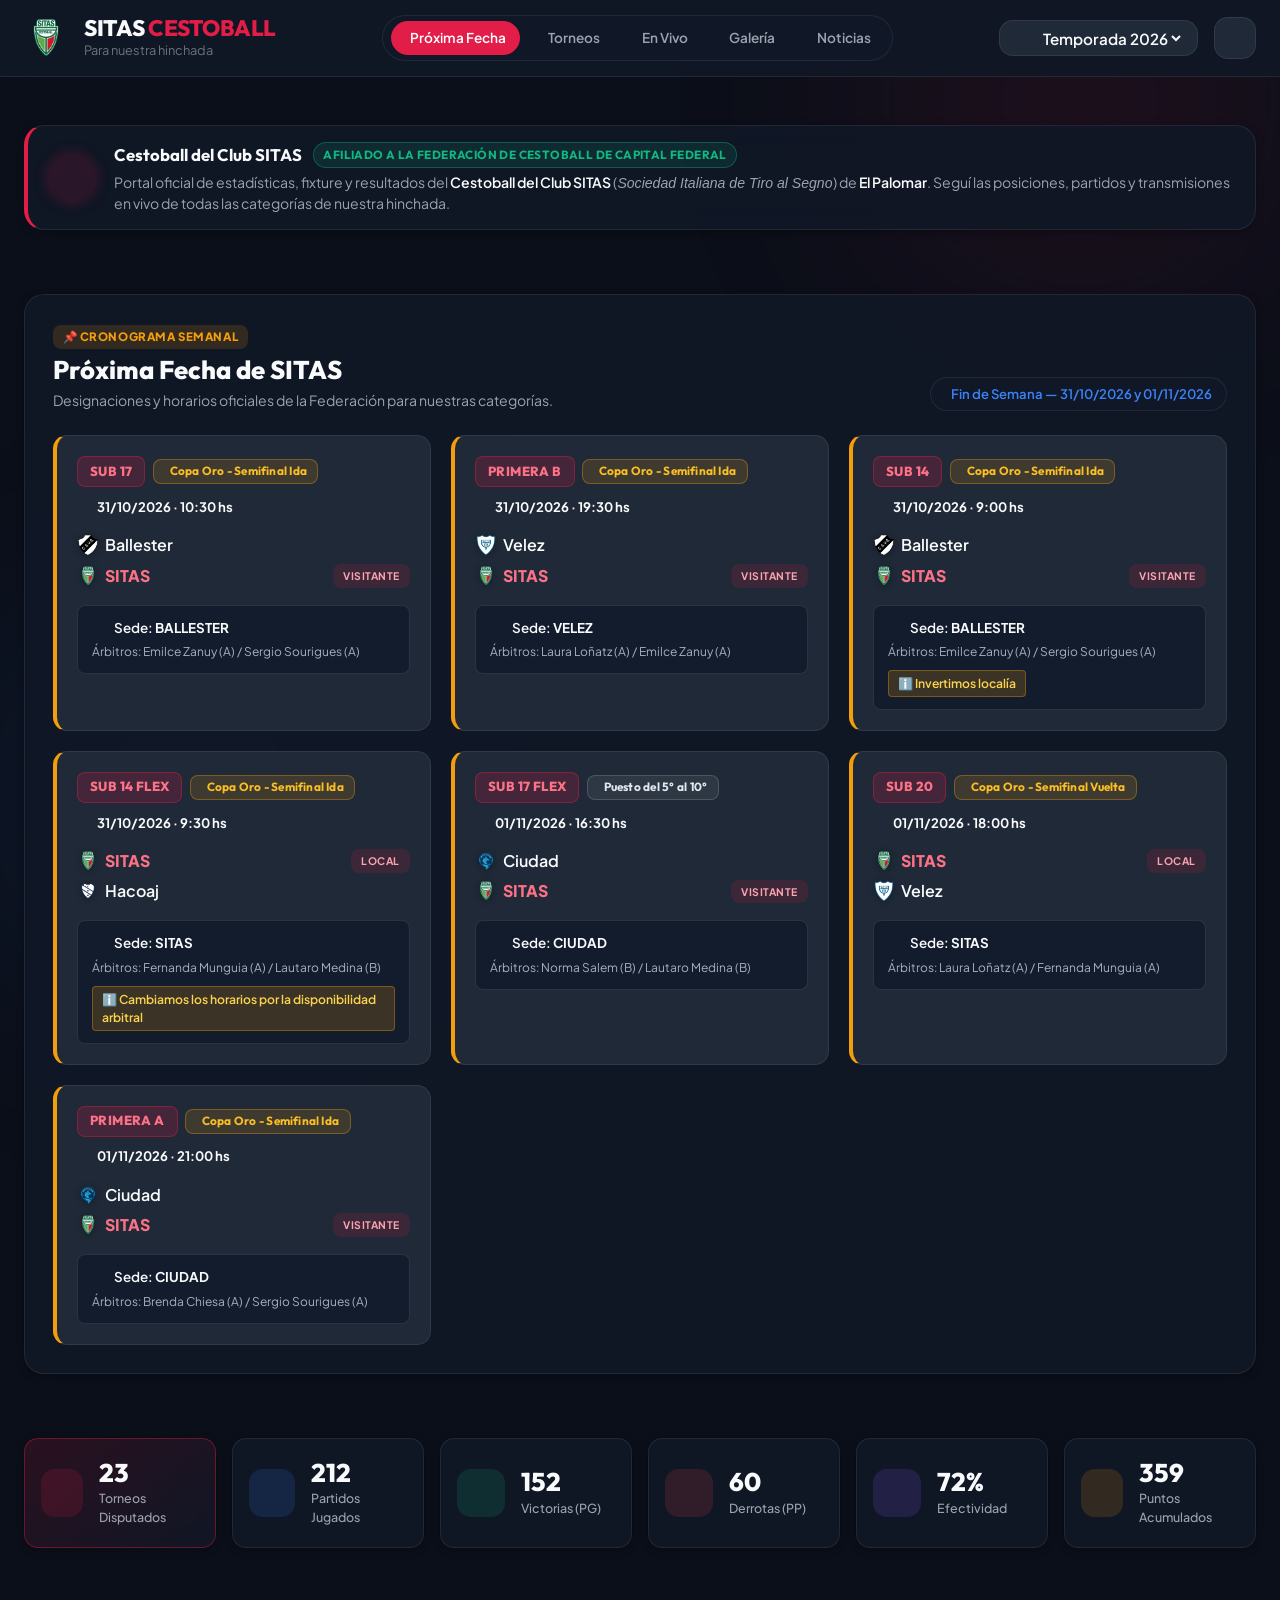
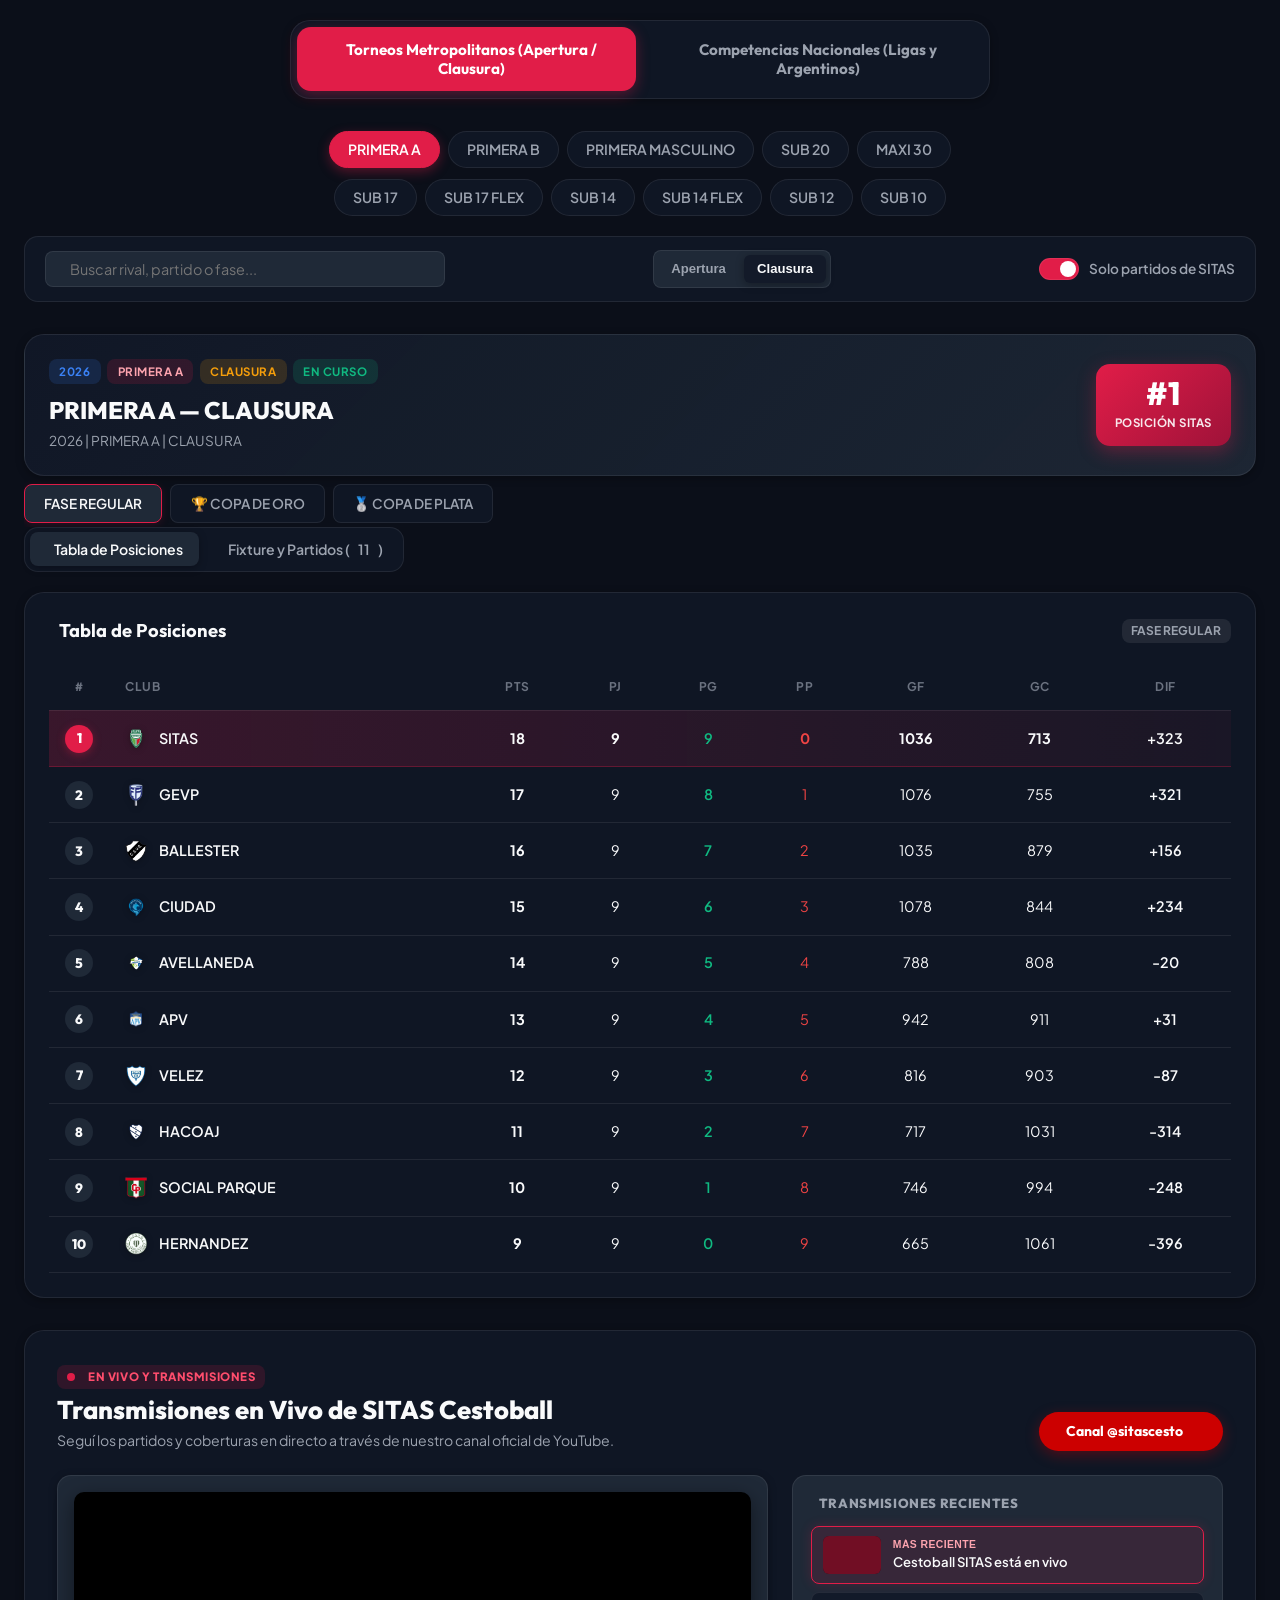
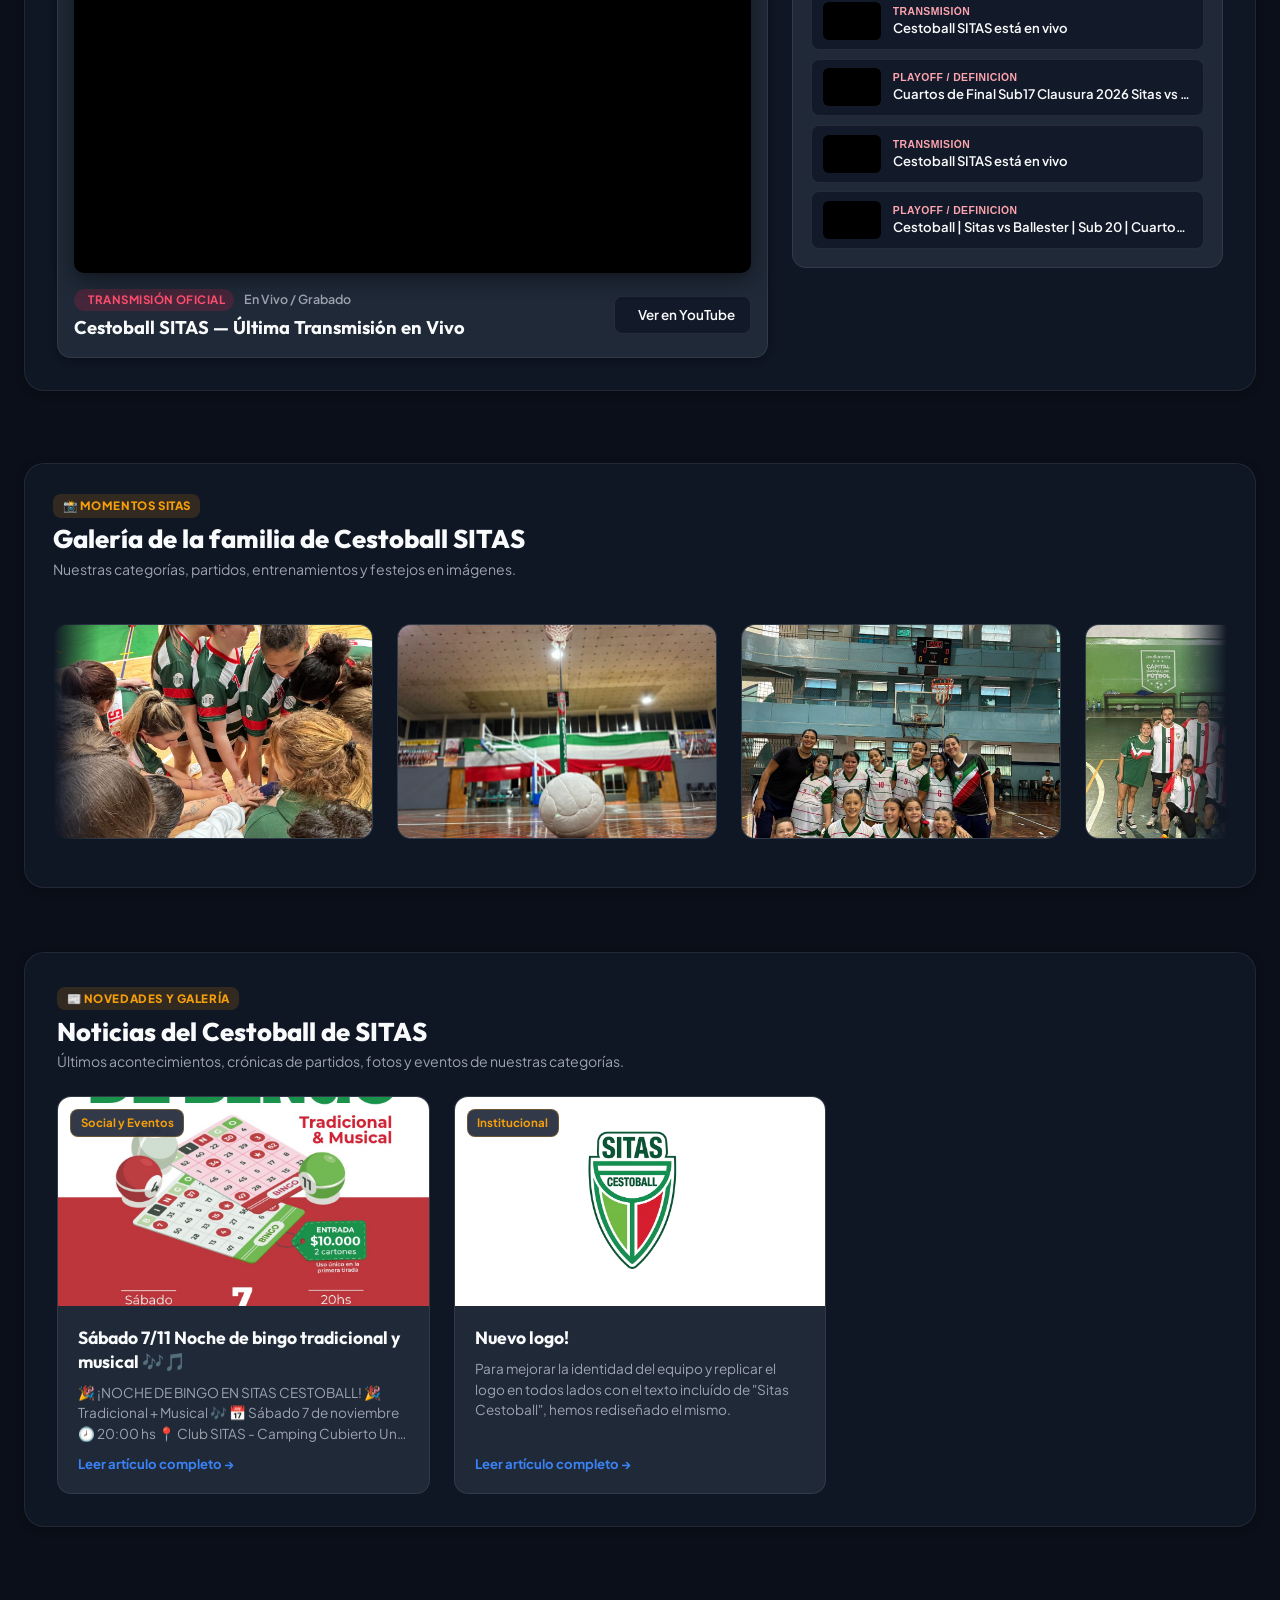
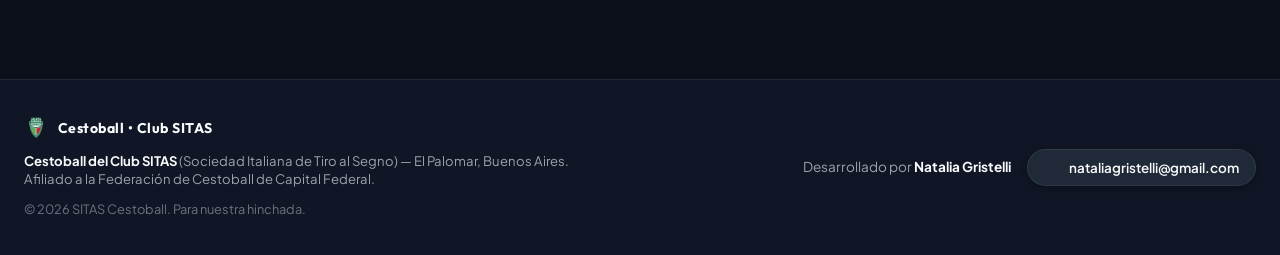
==== commit 6663ae9e: "feat(seo): agregar bloque semantico institucional y tarjeta og-image para whatsapp" ====
--- a/web/index.html
+++ b/web/index.html
@@ -3,7 +3,67 @@
 <head>
   <meta charset="UTF-8">
   <meta name="viewport" content="width=device-width, initial-scale=1.0">
-  <meta name="description" content="Portal de Estadísticas, Posiciones y Fixture de Cestoball del Club SITAS">
+  <meta name="description" content="Portal oficial de estadísticas, fixture de partidos, tablas de posiciones y transmisiones de Cestoball del Club SITAS (Sociedad Italiana de Tiro al Segno) de El Palomar, afiliado a la Federación de Cestoball de Capital Federal.">
+  <meta name="keywords" content="SITAS Cestoball, Club SITAS, Sociedad Italiana de Tiro al Segno, El Palomar, Federación de Cestoball de Capital Federal, Fixture Cestoball, Posiciones Cestoball, Resultados Cestoball, Transmisiones Cestoball">
+  <meta name="author" content="SITAS Cestoball">
+  <meta name="robots" content="index, follow">
+  <link rel="canonical" href="https://sitascestoball.com.ar/">
+
+  <!-- Open Graph / WhatsApp / Facebook / Telegram -->
+  <meta property="og:type" content="website">
+  <meta property="og:url" content="https://sitascestoball.com.ar/">
+  <meta property="og:site_name" content="SITAS Cestoball">
+  <meta property="og:title" content="SITAS Cestoball — Fixture, Posiciones y Resultados">
+  <meta property="og:description" content="Portal oficial del Cestoball del Club SITAS (Sociedad Italiana de Tiro al Segno) de El Palomar, afiliado a la Federación de Cestoball de Capital Federal. Fixture, estadísticas y transmisiones en vivo.">
+  <meta property="og:image" content="https://sitascestoball.com.ar/assets/og-image.jpg">
+  <meta property="og:image:secure_url" content="https://sitascestoball.com.ar/assets/og-image.jpg">
+  <meta property="og:image:type" content="image/jpeg">
+  <meta property="og:image:width" content="1200">
+  <meta property="og:image:height" content="630">
+  <meta property="og:image:alt" content="SITAS Cestoball - Club SITAS El Palomar">
+  <meta property="og:locale" content="es_AR">
+  <link rel="image_src" href="https://sitascestoball.com.ar/assets/og-image.jpg">
+
+  <!-- Twitter Cards -->
+  <meta name="twitter:card" content="summary_large_image">
+  <meta name="twitter:url" content="https://sitascestoball.com.ar/">
+  <meta name="twitter:title" content="SITAS Cestoball — Fixture, Posiciones y Resultados">
+  <meta name="twitter:description" content="Portal oficial del Cestoball del Club SITAS (Sociedad Italiana de Tiro al Segno) de El Palomar, afiliado a la Federación de Cestoball de Capital Federal.">
+  <meta name="twitter:image" content="https://sitascestoball.com.ar/assets/og-image.jpg">
+  <meta name="twitter:image:alt" content="SITAS Cestoball">
+
+  <!-- Datos Estructurados JSON-LD (Schema.org / Google Rich Results) -->
+  <script type="application/ld+json">
+  {
+    "@context": "https://schema.org",
+    "@type": "SportsClub",
+    "name": "SITAS Cestoball",
+    "alternateName": [
+      "Club SITAS Cestoball",
+      "Sociedad Italiana de Tiro al Segno Cestoball",
+      "SITAS Cesto"
+    ],
+    "url": "https://sitascestoball.com.ar/",
+    "logo": "https://sitascestoball.com.ar/assets/sitas_logo.png",
+    "image": "https://sitascestoball.com.ar/assets/og-image.jpg",
+    "description": "Portal oficial del Cestoball del Club SITAS (Sociedad Italiana de Tiro al Segno) de El Palomar, afiliado a la Federación de Cestoball de Capital Federal. Estadísticas, posiciones, fixture de partidos y transmisiones en vivo.",
+    "parentOrganization": {
+      "@type": "SportsOrganization",
+      "name": "Sociedad Italiana de Tiro al Segno (SITAS)",
+      "address": {
+        "@type": "PostalAddress",
+        "addressLocality": "El Palomar",
+        "addressRegion": "Buenos Aires",
+        "addressCountry": "AR"
+      }
+    },
+    "memberOf": {
+      "@type": "SportsOrganization",
+      "name": "Federación de Cestoball de Capital Federal"
+    },
+    "sport": "Cestoball"
+  }
+  </script>
   <title>SITAS Cestoball — Fixture y Resultados</title>
 
   <!-- Favicon & Mobile Touch Icons -->
@@ -32,6 +92,16 @@
   <script src="https://unpkg.com/lucide@latest"></script>
   
   <link rel="stylesheet" href="styles.css">
+
+  <!-- Google tag (gtag.js) -->
+<script async src="https://www.googletagmanager.com/gtag/js?id=G-CY3C86899T"></script>
+<script>
+  window.dataLayer = window.dataLayer || [];
+  function gtag(){dataLayer.push(arguments);}
+  gtag('js', new Date());
+
+  gtag('config', 'G-CY3C86899T');
+</script>
 </head>
 <body>
 
@@ -76,6 +146,22 @@
 
   <!-- Main Content -->
   <main class="container main-layout">
+
+    <!-- BLOQUE INSTITUCIONAL Y SEMÁNTICO (SEO & Identidad) -->
+    <article class="institutional-strip" aria-label="Información institucional de SITAS Cestoball">
+      <div class="institutional-icon-wrap">
+        <i data-lucide="shield-check"></i>
+      </div>
+      <div class="institutional-text">
+        <h2 class="institutional-title">
+          <span>Cestoball del Club SITAS</span>
+          <span class="institutional-fed-badge">Afiliado a la Federación de Cestoball de Capital Federal</span>
+        </h2>
+        <p class="institutional-desc">
+          Portal oficial de estadísticas, fixture y resultados del <strong>Cestoball del Club SITAS</strong> (<em>Sociedad Italiana de Tiro al Segno</em>) de <strong>El Palomar</strong>. Seguí las posiciones, partidos y transmisiones en vivo de todas las categorías de nuestra hinchada.
+        </p>
+      </div>
+    </article>
 
     <!-- SECCIÓN 1: PRÓXIMA FECHA / CRONOGRAMA SEMANAL -->
     <section class="upcoming-section" id="section-upcoming" aria-label="Próximos partidos del fin de semana">
@@ -463,9 +549,13 @@
       <div class="footer-brand-info">
         <div class="footer-logo">
           <img src="assets/sitas_logo.png" alt="SITAS Logo" class="footer-crest-img">
-          <span class="footer-title">Para la familia de Sitas</span>
-        </div>
-        <p class="footer-copy">© 2026 SITAS Cestoball</p>
+          <span class="footer-title">Cestoball • Club SITAS</span>
+        </div>
+        <p class="footer-institutional-text">
+          <strong>Cestoball del Club SITAS</strong> (Sociedad Italiana de Tiro al Segno) — El Palomar, Buenos Aires.<br>
+          Afiliado a la Federación de Cestoball de Capital Federal.
+        </p>
+        <p class="footer-copy">© 2026 SITAS Cestoball. Para nuestra hinchada.</p>
       </div>
 
       <div class="footer-contact-wrap">
--- a/web/styles.css
+++ b/web/styles.css
@@ -3501,3 +3501,106 @@
     justify-content: center;
   }
 }
+
+/* --------------------------------------------------------------------------
+   INSTITUTIONAL STRIP & FOOTER ENHANCEMENTS (SEO & Brand)
+   -------------------------------------------------------------------------- */
+.institutional-strip {
+  background: var(--bg-card);
+  border: 1px solid var(--border-subtle);
+  border-left: 4px solid var(--sitas-red);
+  border-radius: var(--radius-lg);
+  padding: 1rem 1.4rem;
+  margin-top: 1rem;
+  margin-bottom: 2rem;
+  box-shadow: var(--shadow-sm);
+  display: flex;
+  align-items: center;
+  gap: 1.25rem;
+  backdrop-filter: blur(12px);
+  -webkit-backdrop-filter: blur(12px);
+  position: relative;
+  z-index: 2;
+}
+
+.institutional-icon-wrap {
+  width: 44px;
+  height: 44px;
+  border-radius: 50%;
+  background: rgba(225, 29, 72, 0.12);
+  color: var(--sitas-red);
+  display: flex;
+  align-items: center;
+  justify-content: center;
+  flex-shrink: 0;
+  box-shadow: 0 0 16px var(--sitas-red-glow);
+}
+
+.institutional-icon-wrap i,
+.institutional-icon-wrap svg {
+  width: 22px;
+  height: 22px;
+}
+
+.institutional-text {
+  flex: 1;
+  min-width: 0;
+}
+
+.institutional-title {
+  font-family: var(--font-heading);
+  font-size: 1.05rem;
+  font-weight: 700;
+  color: var(--text-primary);
+  margin-bottom: 0.25rem;
+  display: flex;
+  align-items: center;
+  gap: 0.65rem;
+  flex-wrap: wrap;
+}
+
+.institutional-fed-badge {
+  display: inline-flex;
+  align-items: center;
+  background: rgba(16, 185, 129, 0.12);
+  color: #10b981;
+  border: 1px solid rgba(16, 185, 129, 0.35);
+  font-size: 0.74rem;
+  font-weight: 700;
+  padding: 0.18rem 0.6rem;
+  border-radius: var(--radius-full);
+  letter-spacing: 0.4px;
+  text-transform: uppercase;
+}
+
+.institutional-desc {
+  font-size: 0.88rem;
+  color: var(--text-secondary);
+  line-height: 1.45;
+  margin: 0;
+}
+
+.institutional-desc strong {
+  color: var(--text-primary);
+  font-weight: 600;
+}
+
+.footer-institutional-text {
+  font-size: 0.82rem;
+  color: var(--text-secondary);
+  line-height: 1.4;
+  margin: 0.35rem 0;
+}
+
+.footer-institutional-text strong {
+  color: var(--text-primary);
+}
+
+@media (max-width: 640px) {
+  .institutional-strip {
+    flex-direction: column;
+    align-items: flex-start;
+    gap: 0.85rem;
+    padding: 1.1rem;
+  }
+}
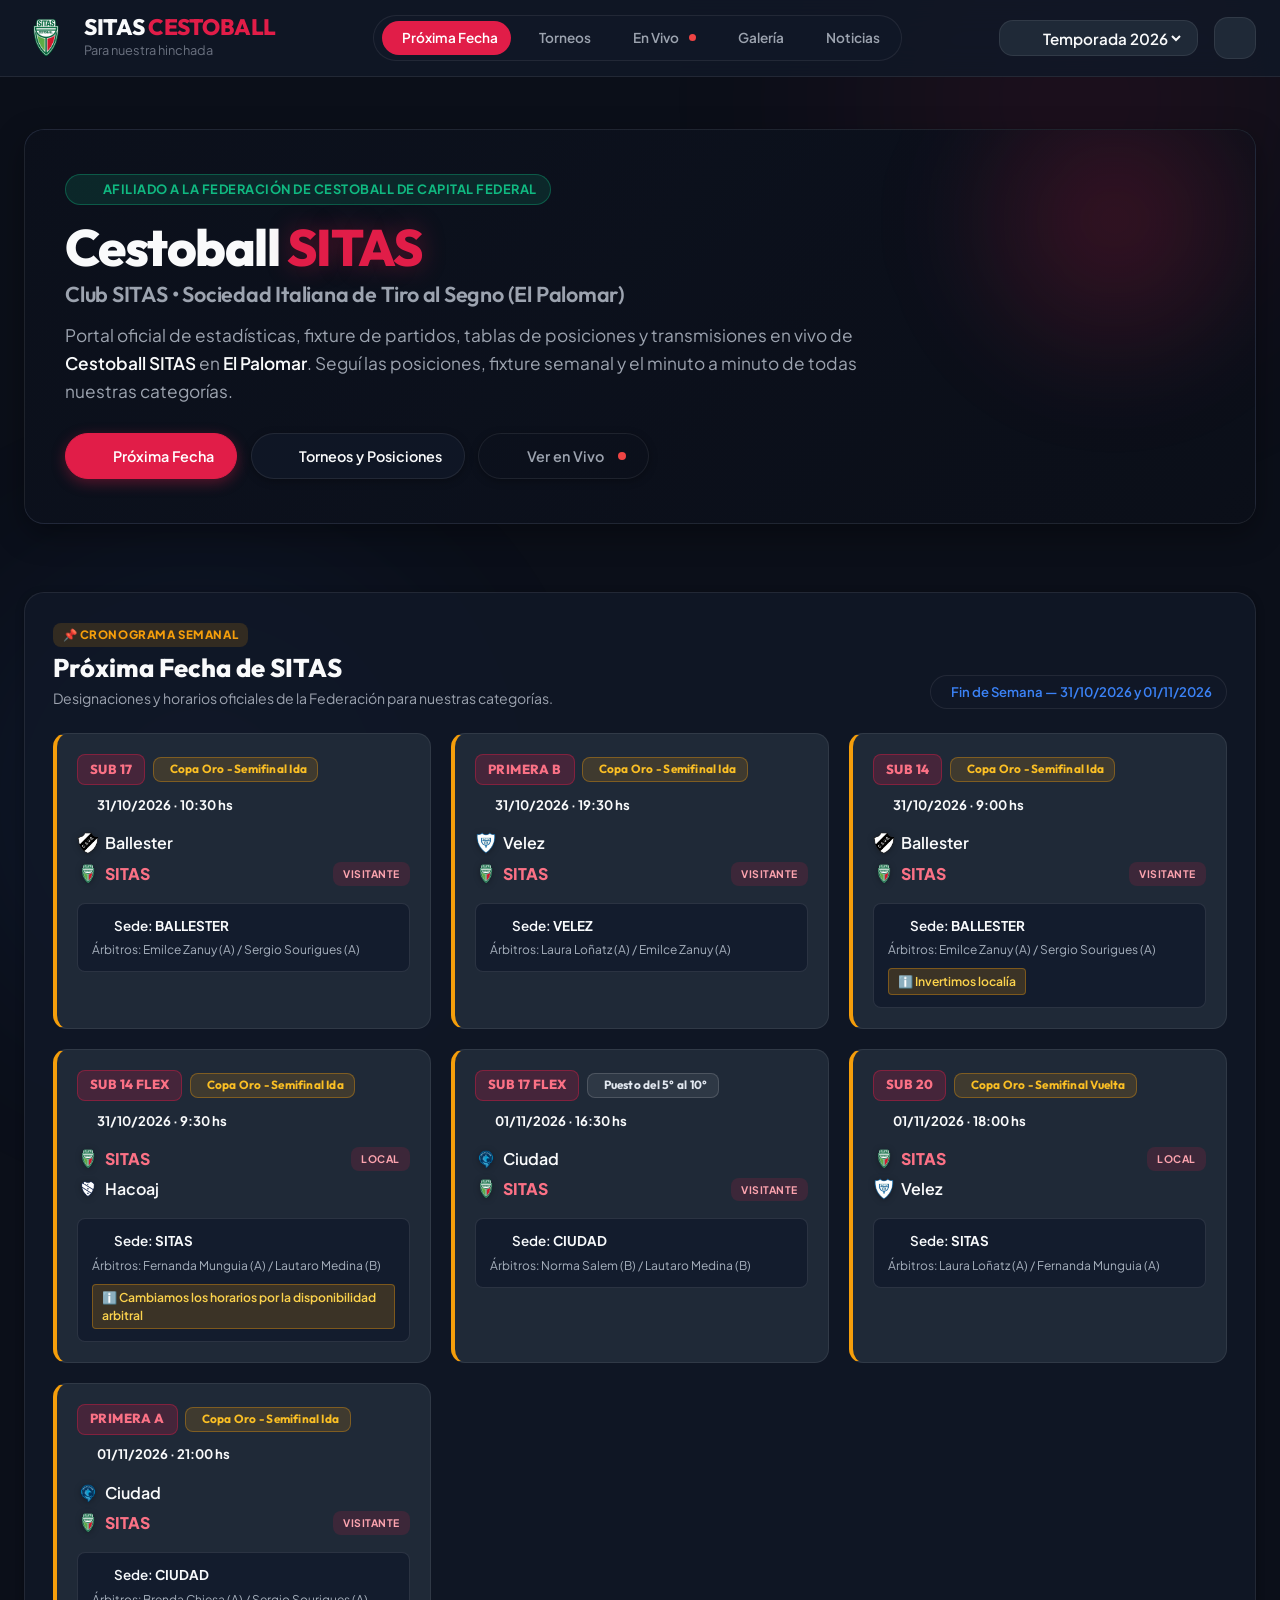
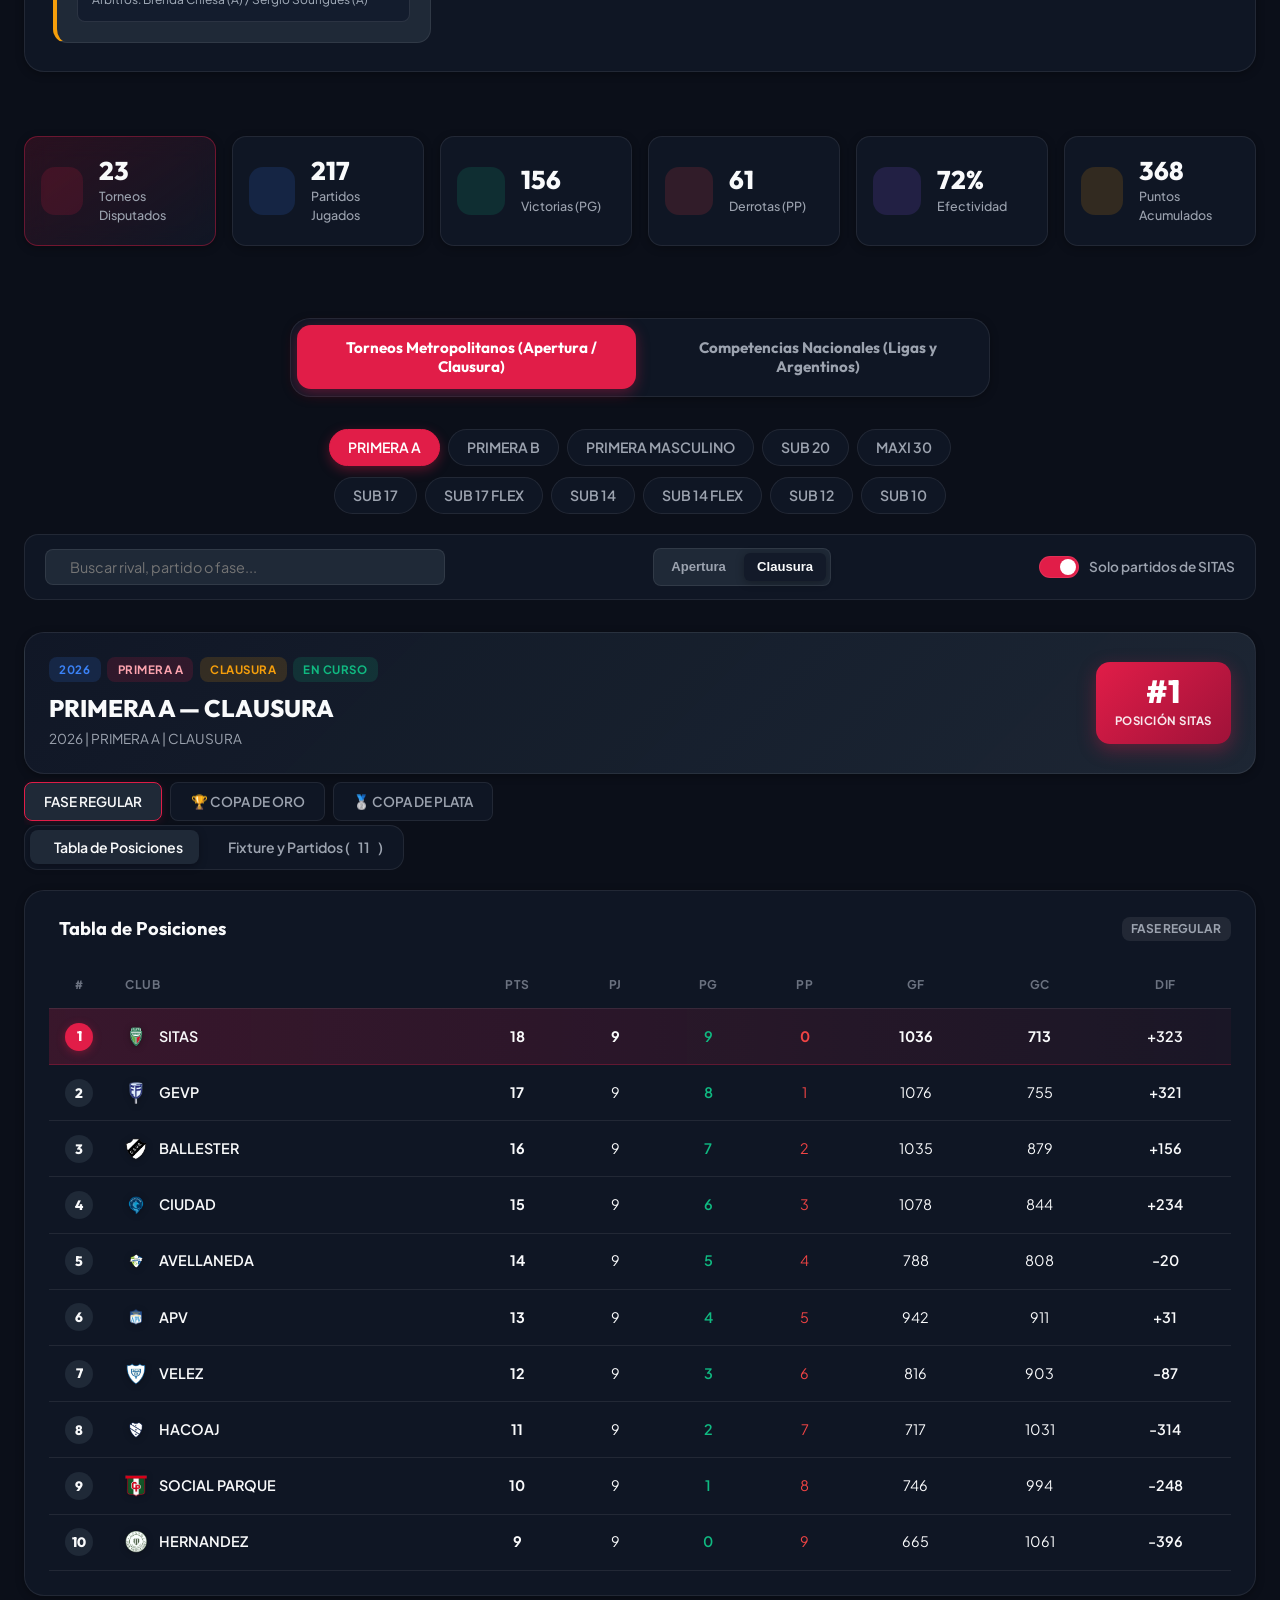
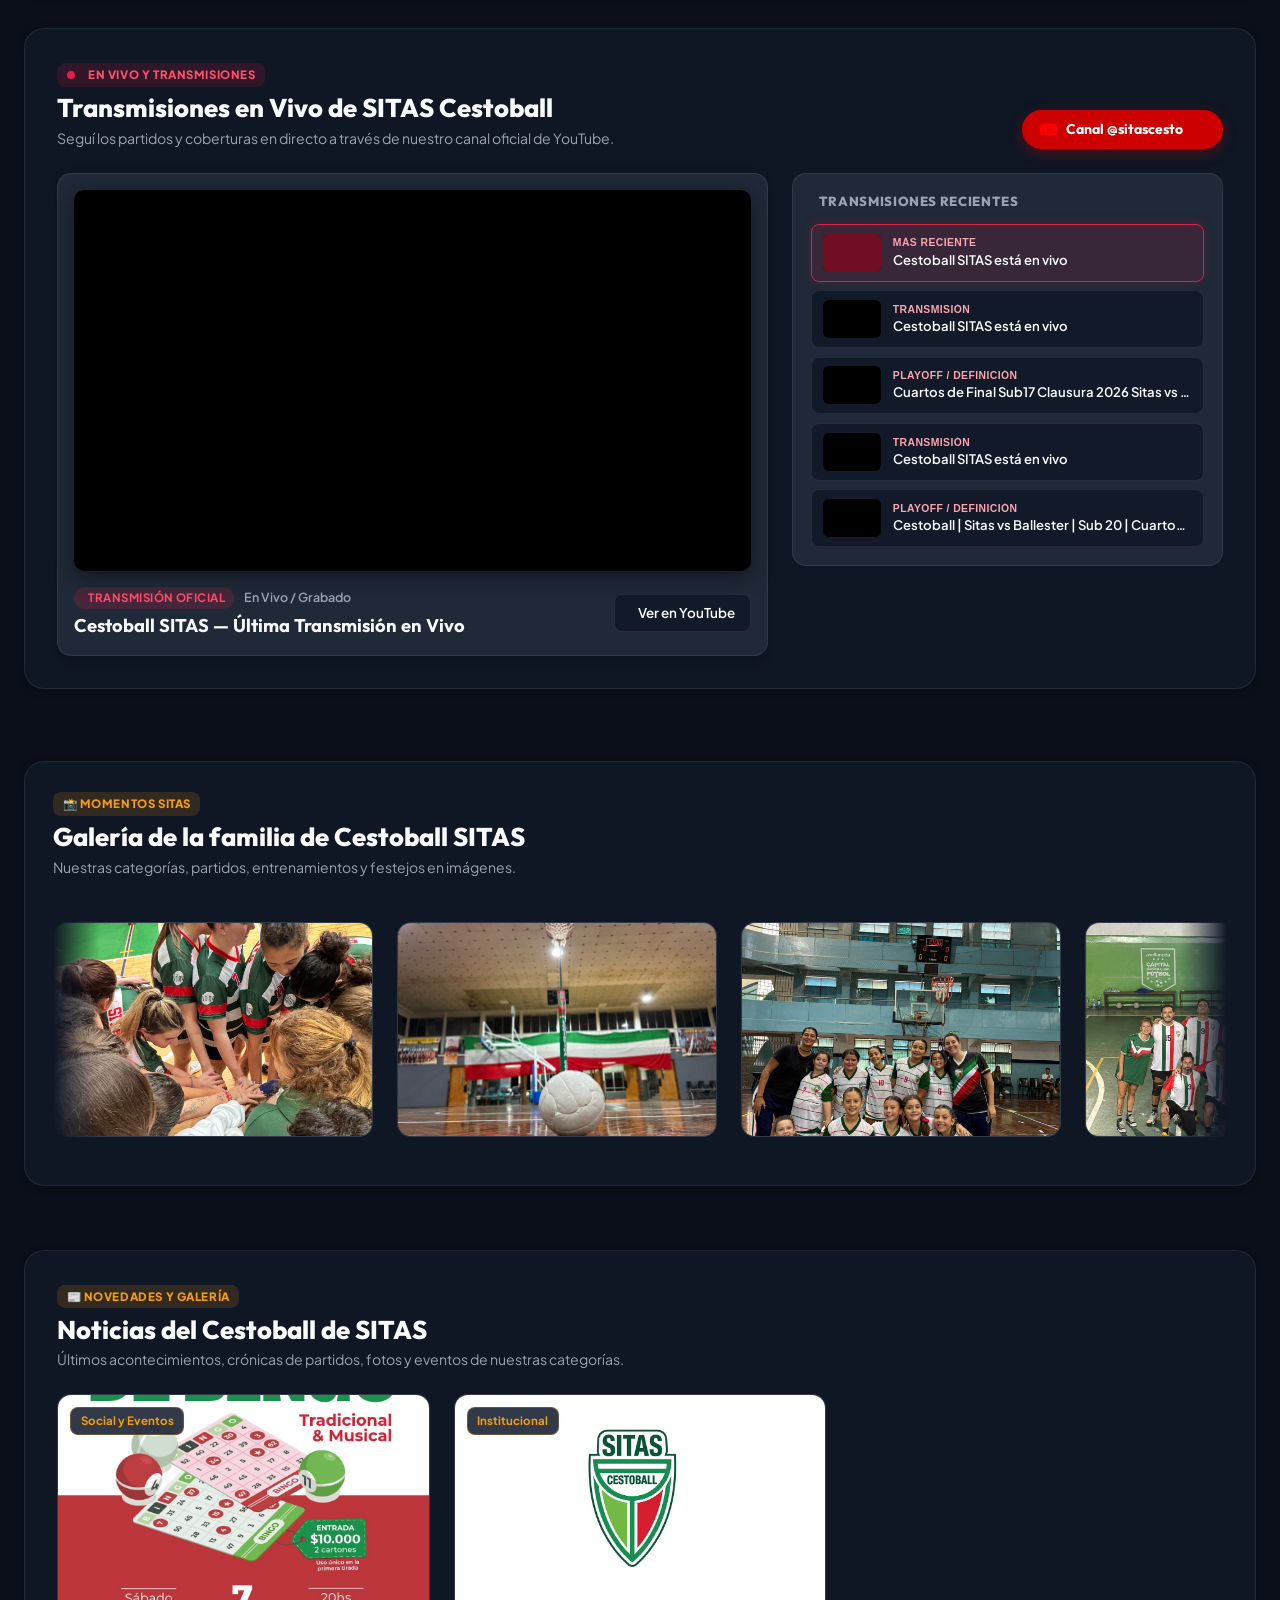
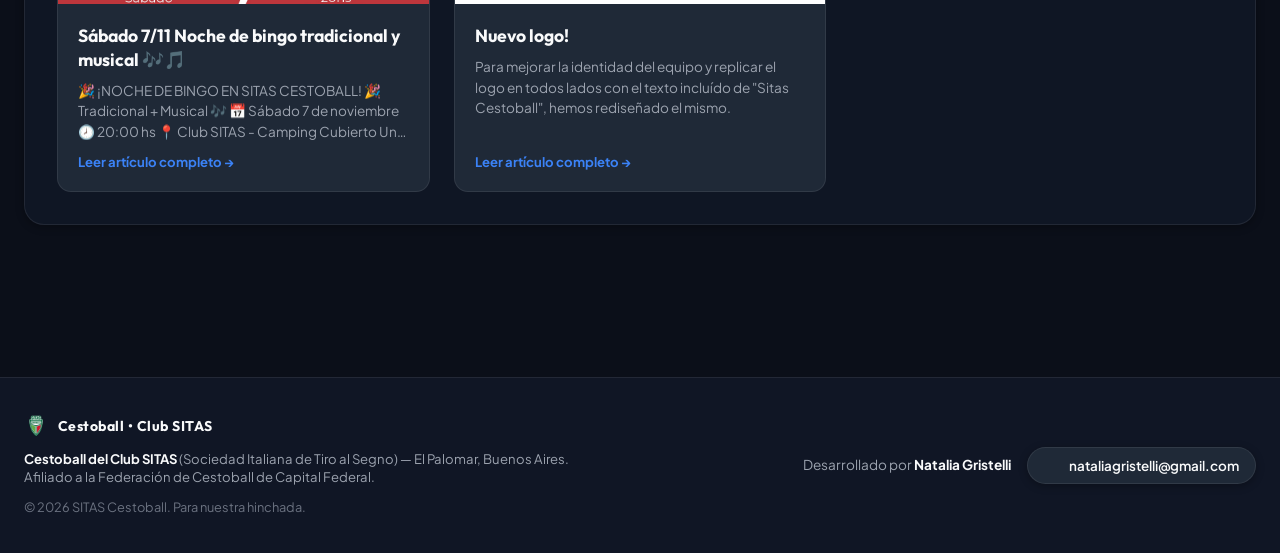
==== commit 56ab7f0e: "add icon filmaker to nav "en vivo"" ====
--- a/web/index.html
+++ b/web/index.html
@@ -115,7 +115,7 @@
       <div class="brand">
         <img src="assets/sitas_logo.png" alt="SITAS Cestoball Logo" class="brand-crest-img">
         <div class="brand-text">
-          <h1>SITAS <span>CESTOBALL</span></h1>
+          <span class="brand-title">SITAS <span>CESTOBALL</span></span>
           <p class="subtitle">Para nuestra hinchada</p>
         </div>
       </div>
@@ -123,7 +123,7 @@
       <nav class="nav-links">
         <a href="#section-upcoming" class="nav-link"><i data-lucide="calendar-clock"></i> Próxima Fecha</a>
         <a href="#section-tournaments" class="nav-link active"><i data-lucide="shield"></i> Torneos</a>
-        <a href="#section-streams" class="nav-link"><i data-lucide="youtube"></i> En Vivo</a>
+        <a href="#section-streams" class="nav-link"><i data-lucide="video"></i> En Vivo <span class="nav-live-dot" title="Transmisiones en vivo"></span></a>
         <a href="#section-carousel" class="nav-link"><i data-lucide="camera"></i> Galería</a>
         <a href="#section-news" class="nav-link"><i data-lucide="newspaper"></i> Noticias</a>
       </nav>
@@ -147,21 +147,59 @@
   <!-- Main Content -->
   <main class="container main-layout">
 
-    <!-- BLOQUE INSTITUCIONAL Y SEMÁNTICO (SEO & Identidad) -->
-    <article class="institutional-strip" aria-label="Información institucional de SITAS Cestoball">
-      <div class="institutional-icon-wrap">
-        <i data-lucide="shield-check"></i>
-      </div>
-      <div class="institutional-text">
-        <h2 class="institutional-title">
-          <span>Cestoball del Club SITAS</span>
-          <span class="institutional-fed-badge">Afiliado a la Federación de Cestoball de Capital Federal</span>
-        </h2>
-        <p class="institutional-desc">
-          Portal oficial de estadísticas, fixture y resultados del <strong>Cestoball del Club SITAS</strong> (<em>Sociedad Italiana de Tiro al Segno</em>) de <strong>El Palomar</strong>. Seguí las posiciones, partidos y transmisiones en vivo de todas las categorías de nuestra hinchada.
+    <!-- SECCIÓN HERO INSTITUCIONAL (Protagonista con H1 y Preparado para Video MP4) -->
+    <header class="hero-block" id="hero-banner" aria-label="Presentación oficial de SITAS Cestoball">
+      <!-- Media Backdrop para el futuro video mp4 -->
+      <div class="hero-media-backdrop" aria-hidden="true">
+        <!-- 
+        Para activar el video de fondo:
+        1. Guarda tu archivo mp4 como assets/hero_video.mp4
+        2. Descomenta la siguiente etiqueta <video>:
+        <video class="hero-video-bg" autoplay muted loop playsinline poster="assets/og-image.jpg">
+          <source src="assets/hero_video.mp4" type="video/mp4">
+        </video>
+        -->
+        <div class="hero-overlay-gradient"></div>
+        <div class="hero-glow-accent"></div>
+      </div>
+
+      <div class="hero-body">
+        <!-- Badge Oficial de la Federación -->
+        <div class="hero-badge-wrap">
+          <span class="hero-fed-badge">
+            <i data-lucide="shield-check"></i>
+            Afiliado a la Federación de Cestoball de Capital Federal
+          </span>
+        </div>
+
+        <!-- H1 Principal del Sitio (SEO & Identidad Institucional) -->
+        <h1 class="hero-main-title">
+          Cestoball <span class="hero-brand-highlight">SITAS</span>
+          <span class="hero-club-tag">Club SITAS &bull; Sociedad Italiana de Tiro al Segno (El Palomar)</span>
+        </h1>
+
+        <p class="hero-description-lead">
+          Portal oficial de estadísticas, fixture de partidos, tablas de posiciones y transmisiones en vivo de <strong>Cestoball SITAS</strong> en <strong>El Palomar</strong>. Seguí las posiciones, fixture semanal y el minuto a minuto de todas nuestras categorías.
         </p>
-      </div>
-    </article>
+
+        <!-- Accesos rápidos / Acciones clave -->
+        <div class="hero-quick-actions">
+          <a href="#section-upcoming" class="hero-btn hero-btn-primary">
+            <i data-lucide="calendar-clock"></i>
+            <span>Próxima Fecha</span>
+          </a>
+          <a href="#section-tournaments" class="hero-btn hero-btn-secondary">
+            <i data-lucide="shield"></i>
+            <span>Torneos y Posiciones</span>
+          </a>
+          <a href="#section-streams" class="hero-btn hero-btn-outline">
+            <i data-lucide="video"></i>
+            <span>Ver en Vivo</span>
+            <span class="hero-live-dot"></span>
+          </a>
+        </div>
+      </div>
+    </header>
 
     <!-- SECCIÓN 1: PRÓXIMA FECHA / CRONOGRAMA SEMANAL -->
     <section class="upcoming-section" id="section-upcoming" aria-label="Próximos partidos del fin de semana">
@@ -413,7 +451,9 @@
         </div>
         <div class="heading-action-wrap">
           <a href="https://www.youtube.com/@sitascesto/streams" target="_blank" rel="noopener noreferrer" class="btn-yt-channel" title="Abrir transmisiones en YouTube">
-            <i data-lucide="youtube"></i>
+            <svg class="yt-svg-icon" viewBox="0 0 24 24" width="18" height="18" fill="currentColor" aria-hidden="true">
+              <path d="M23.498 6.186a3.016 3.016 0 0 0-2.122-2.136C19.505 3.545 12 3.545 12 3.545s-7.505 0-9.377.505A3.017 3.017 0 0 0 .502 6.186C0 8.07 0 12 0 12s0 3.93.502 5.814a3.016 3.016 0 0 0 2.122 2.136c1.871.505 9.376.505 9.376.505s7.505 0 9.377-.505a3.015 3.015 0 0 0 2.122-2.136C24 15.93 24 12 24 12s0-3.93-.502-5.814zM9.545 15.568V8.432L15.818 12l-6.273 3.568z"/>
+            </svg>
             <span>Canal @sitascesto</span>
             <i data-lucide="external-link" class="btn-ext-icon"></i>
           </a>
--- a/web/styles.css
+++ b/web/styles.css
@@ -191,7 +191,8 @@
   box-shadow: 0 4px 14px var(--sitas-red-glow);
 }
 
-.brand-text h1 {
+.brand-text h1,
+.brand-text .brand-title {
   font-family: var(--font-heading);
   font-size: 1.4rem;
   font-weight: 800;
@@ -200,7 +201,8 @@
   line-height: 1.1;
 }
 
-.brand-text h1 span {
+.brand-text h1 span,
+.brand-text .brand-title span {
   color: var(--sitas-red);
 }
 
@@ -2459,7 +2461,8 @@
     gap: 0.75rem;
   }
 
-  .brand-text h1 {
+  .brand-text h1,
+  .brand-text .brand-title {
     font-size: 1.25rem;
   }
 
@@ -2782,7 +2785,8 @@
     height: 34px;
   }
 
-  .brand-text h1 {
+  .brand-text h1,
+  .brand-text .brand-title {
     font-size: 1.1rem;
   }
 
@@ -3604,3 +3608,301 @@
     padding: 1.1rem;
   }
 }
+
+/* --------------------------------------------------------------------------
+   HERO BLOCK (PROTAGONISTA INSTITUCIONAL & PREPARADO PARA VIDEO MP4)
+   -------------------------------------------------------------------------- */
+.hero-block {
+  position: relative;
+  overflow: hidden;
+  border-radius: var(--radius-lg);
+  border: 1px solid var(--border-subtle);
+  background: linear-gradient(135deg, rgba(15, 23, 42, 0.95) 0%, rgba(11, 15, 25, 0.98) 100%);
+  margin-top: 1.25rem;
+  margin-bottom: 2.25rem;
+  box-shadow: 0 10px 30px rgba(0, 0, 0, 0.35);
+  backdrop-filter: blur(12px);
+  -webkit-backdrop-filter: blur(12px);
+  min-height: 280px;
+  display: flex;
+  align-items: center;
+}
+
+[data-theme="light"] .hero-block {
+  background: linear-gradient(135deg, #ffffff 0%, #f8fafc 100%);
+  border-color: rgba(0, 0, 0, 0.08);
+  box-shadow: 0 10px 30px rgba(0, 0, 0, 0.06);
+}
+
+/* Video Backdrop */
+.hero-media-backdrop {
+  position: absolute;
+  inset: 0;
+  width: 100%;
+  height: 100%;
+  pointer-events: none;
+  overflow: hidden;
+  z-index: 0;
+}
+
+.hero-video-bg {
+  position: absolute;
+  top: 50%;
+  left: 50%;
+  min-width: 100%;
+  min-height: 100%;
+  width: auto;
+  height: auto;
+  transform: translate(-50%, -50%);
+  object-fit: cover;
+  filter: brightness(0.4) saturate(1.15);
+  transition: opacity 0.5s ease;
+}
+
+.hero-overlay-gradient {
+  position: absolute;
+  inset: 0;
+  background: linear-gradient(135deg, rgba(11, 15, 25, 0.88) 0%, rgba(11, 15, 25, 0.6) 50%, rgba(11, 15, 25, 0.92) 100%);
+  z-index: 1;
+}
+
+[data-theme="light"] .hero-overlay-gradient {
+  background: linear-gradient(135deg, rgba(255, 255, 255, 0.92) 0%, rgba(255, 255, 255, 0.7) 50%, rgba(255, 255, 255, 0.94) 100%);
+}
+
+.hero-glow-accent {
+  position: absolute;
+  top: -100px;
+  right: -50px;
+  width: 380px;
+  height: 380px;
+  border-radius: 50%;
+  background: radial-gradient(circle, rgba(225, 29, 72, 0.22) 0%, transparent 70%);
+  filter: blur(40px);
+  z-index: 1;
+  pointer-events: none;
+}
+
+/* Hero Body & Typography */
+.hero-body {
+  position: relative;
+  z-index: 2;
+  padding: 2.75rem 2.5rem;
+  max-width: 950px;
+  width: 100%;
+}
+
+.hero-badge-wrap {
+  margin-bottom: 0.9rem;
+}
+
+.hero-fed-badge {
+  display: inline-flex;
+  align-items: center;
+  gap: 0.45rem;
+  background: rgba(16, 185, 129, 0.14);
+  color: #10b981;
+  border: 1px solid rgba(16, 185, 129, 0.35);
+  font-size: 0.8rem;
+  font-weight: 700;
+  padding: 0.3rem 0.85rem;
+  border-radius: var(--radius-full);
+  letter-spacing: 0.5px;
+  text-transform: uppercase;
+}
+
+.hero-fed-badge i,
+.hero-fed-badge svg {
+  width: 16px;
+  height: 16px;
+}
+
+.hero-main-title {
+  font-family: var(--font-heading);
+  font-size: clamp(2.1rem, 4.5vw, 3.2rem);
+  font-weight: 800;
+  letter-spacing: -0.03em;
+  color: var(--text-primary);
+  line-height: 1.1;
+  margin-bottom: 1rem;
+}
+
+.hero-brand-highlight {
+  color: var(--sitas-red);
+  text-shadow: 0 0 25px var(--sitas-red-glow);
+}
+
+.hero-club-tag {
+  display: block;
+  font-size: clamp(1.05rem, 2vw, 1.35rem);
+  font-weight: 600;
+  color: var(--text-secondary);
+  letter-spacing: -0.01em;
+  margin-top: 0.45rem;
+}
+
+.hero-description-lead {
+  font-size: clamp(0.95rem, 1.5vw, 1.08rem);
+  color: var(--text-secondary);
+  line-height: 1.6;
+  max-width: 820px;
+  margin-bottom: 1.75rem;
+}
+
+.hero-description-lead strong {
+  color: var(--text-primary);
+  font-weight: 600;
+}
+
+/* Quick Action Buttons */
+.hero-quick-actions {
+  display: flex;
+  gap: 0.85rem;
+  flex-wrap: wrap;
+  align-items: center;
+}
+
+.hero-btn {
+  display: inline-flex;
+  align-items: center;
+  gap: 0.55rem;
+  padding: 0.7rem 1.35rem;
+  border-radius: var(--radius-full);
+  font-size: 0.9rem;
+  font-weight: 600;
+  text-decoration: none;
+  transition: all 0.2s ease;
+  box-shadow: var(--shadow-sm);
+}
+
+.hero-btn i,
+.hero-btn svg {
+  width: 17px;
+  height: 17px;
+}
+
+.hero-btn-primary {
+  background: var(--sitas-red);
+  color: #ffffff;
+  border: 1px solid var(--sitas-red);
+  box-shadow: 0 4px 14px var(--sitas-red-glow);
+}
+
+.hero-btn-primary:hover {
+  background: #be123c;
+  transform: translateY(-2px);
+  box-shadow: 0 6px 20px var(--sitas-red-glow);
+  color: #ffffff;
+}
+
+.hero-btn-secondary {
+  background: var(--bg-card);
+  color: var(--text-primary);
+  border: 1px solid var(--border-subtle);
+}
+
+.hero-btn-secondary:hover {
+  background: var(--bg-card-hover);
+  border-color: var(--border-active);
+  transform: translateY(-2px);
+  color: var(--text-primary);
+}
+
+.hero-btn-outline {
+  background: transparent;
+  color: var(--text-secondary);
+  border: 1px solid var(--border-subtle);
+}
+
+.hero-btn-outline:hover {
+  background: rgba(239, 68, 68, 0.1);
+  border-color: var(--sitas-red);
+  color: var(--sitas-red);
+  transform: translateY(-2px);
+}
+
+@media (max-width: 768px) {
+  .hero-body {
+    padding: 1.75rem 1.25rem;
+  }
+  .hero-quick-actions {
+    gap: 0.6rem;
+  }
+  .hero-btn {
+    padding: 0.6rem 1.1rem;
+    font-size: 0.85rem;
+  }
+}
+
+/* --------------------------------------------------------------------------
+   LIVE STREAMING PULSE DOTS & YOUTUBE ICON
+   -------------------------------------------------------------------------- */
+.nav-live-dot,
+.hero-live-dot {
+  display: inline-block;
+  width: 7px;
+  height: 7px;
+  background-color: #ef4444;
+  border-radius: 50%;
+  margin-left: 4px;
+  box-shadow: 0 0 0 0 rgba(239, 68, 68, 0.7);
+  animation: liveDotPulse 1.8s infinite ease-in-out;
+  flex-shrink: 0;
+  vertical-align: middle;
+}
+
+.hero-live-dot {
+  width: 8px;
+  height: 8px;
+  margin-left: 6px;
+}
+
+@keyframes liveDotPulse {
+  0% {
+    transform: scale(0.9);
+    box-shadow: 0 0 0 0 rgba(239, 68, 68, 0.85);
+  }
+  70% {
+    transform: scale(1.15);
+    box-shadow: 0 0 0 6px rgba(239, 68, 68, 0);
+  }
+  100% {
+    transform: scale(0.9);
+    box-shadow: 0 0 0 0 rgba(239, 68, 68, 0);
+  }
+}
+
+.nav-link.active .nav-live-dot {
+  background-color: #ffffff;
+  box-shadow: 0 0 0 0 rgba(255, 255, 255, 0.7);
+  animation: liveDotPulseWhite 1.8s infinite ease-in-out;
+}
+
+@keyframes liveDotPulseWhite {
+  0% {
+    transform: scale(0.9);
+    box-shadow: 0 0 0 0 rgba(255, 255, 255, 0.85);
+  }
+  70% {
+    transform: scale(1.15);
+    box-shadow: 0 0 0 6px rgba(255, 255, 255, 0);
+  }
+  100% {
+    transform: scale(0.9);
+    box-shadow: 0 0 0 0 rgba(255, 255, 255, 0);
+  }
+}
+
+.yt-svg-icon {
+  width: 18px;
+  height: 18px;
+  display: inline-block;
+  vertical-align: middle;
+  flex-shrink: 0;
+  color: #ff0000;
+  transition: transform 0.2s ease;
+}
+
+.btn-yt-channel:hover .yt-svg-icon {
+  transform: scale(1.15);
+}
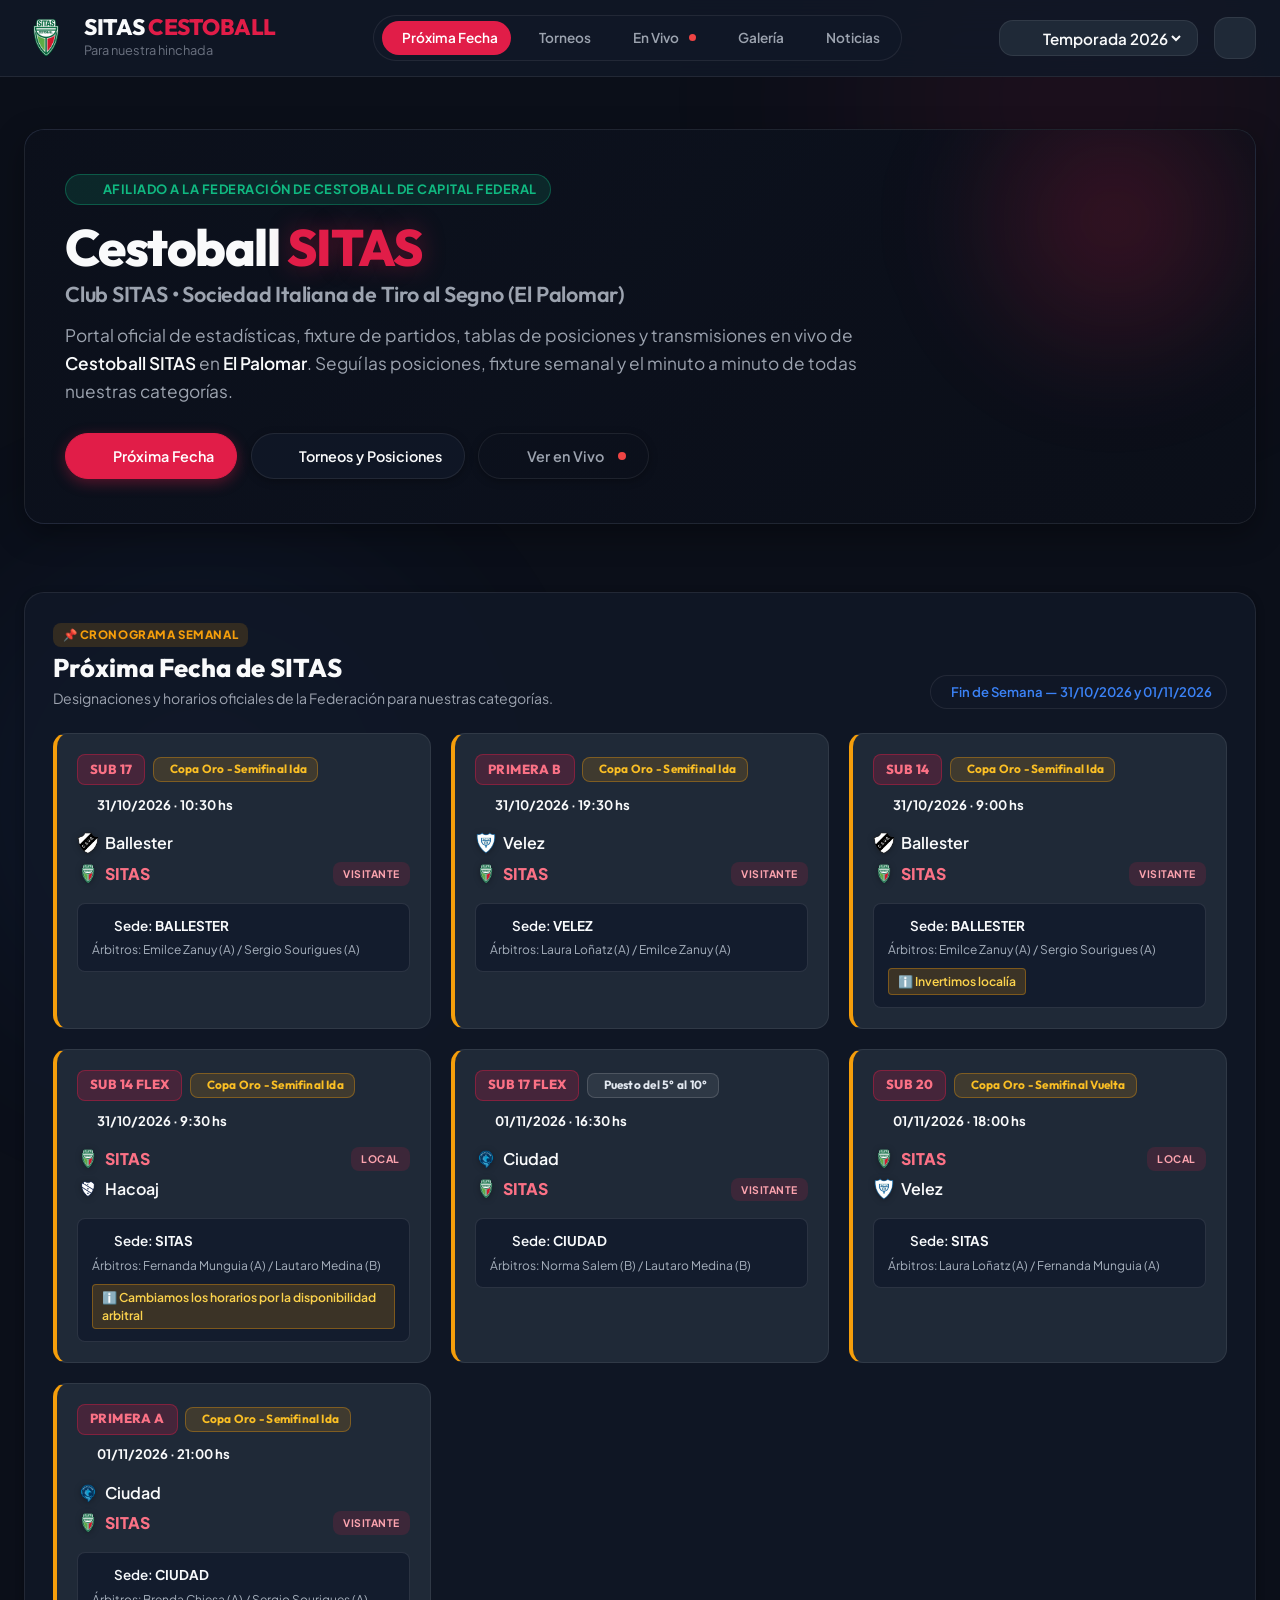
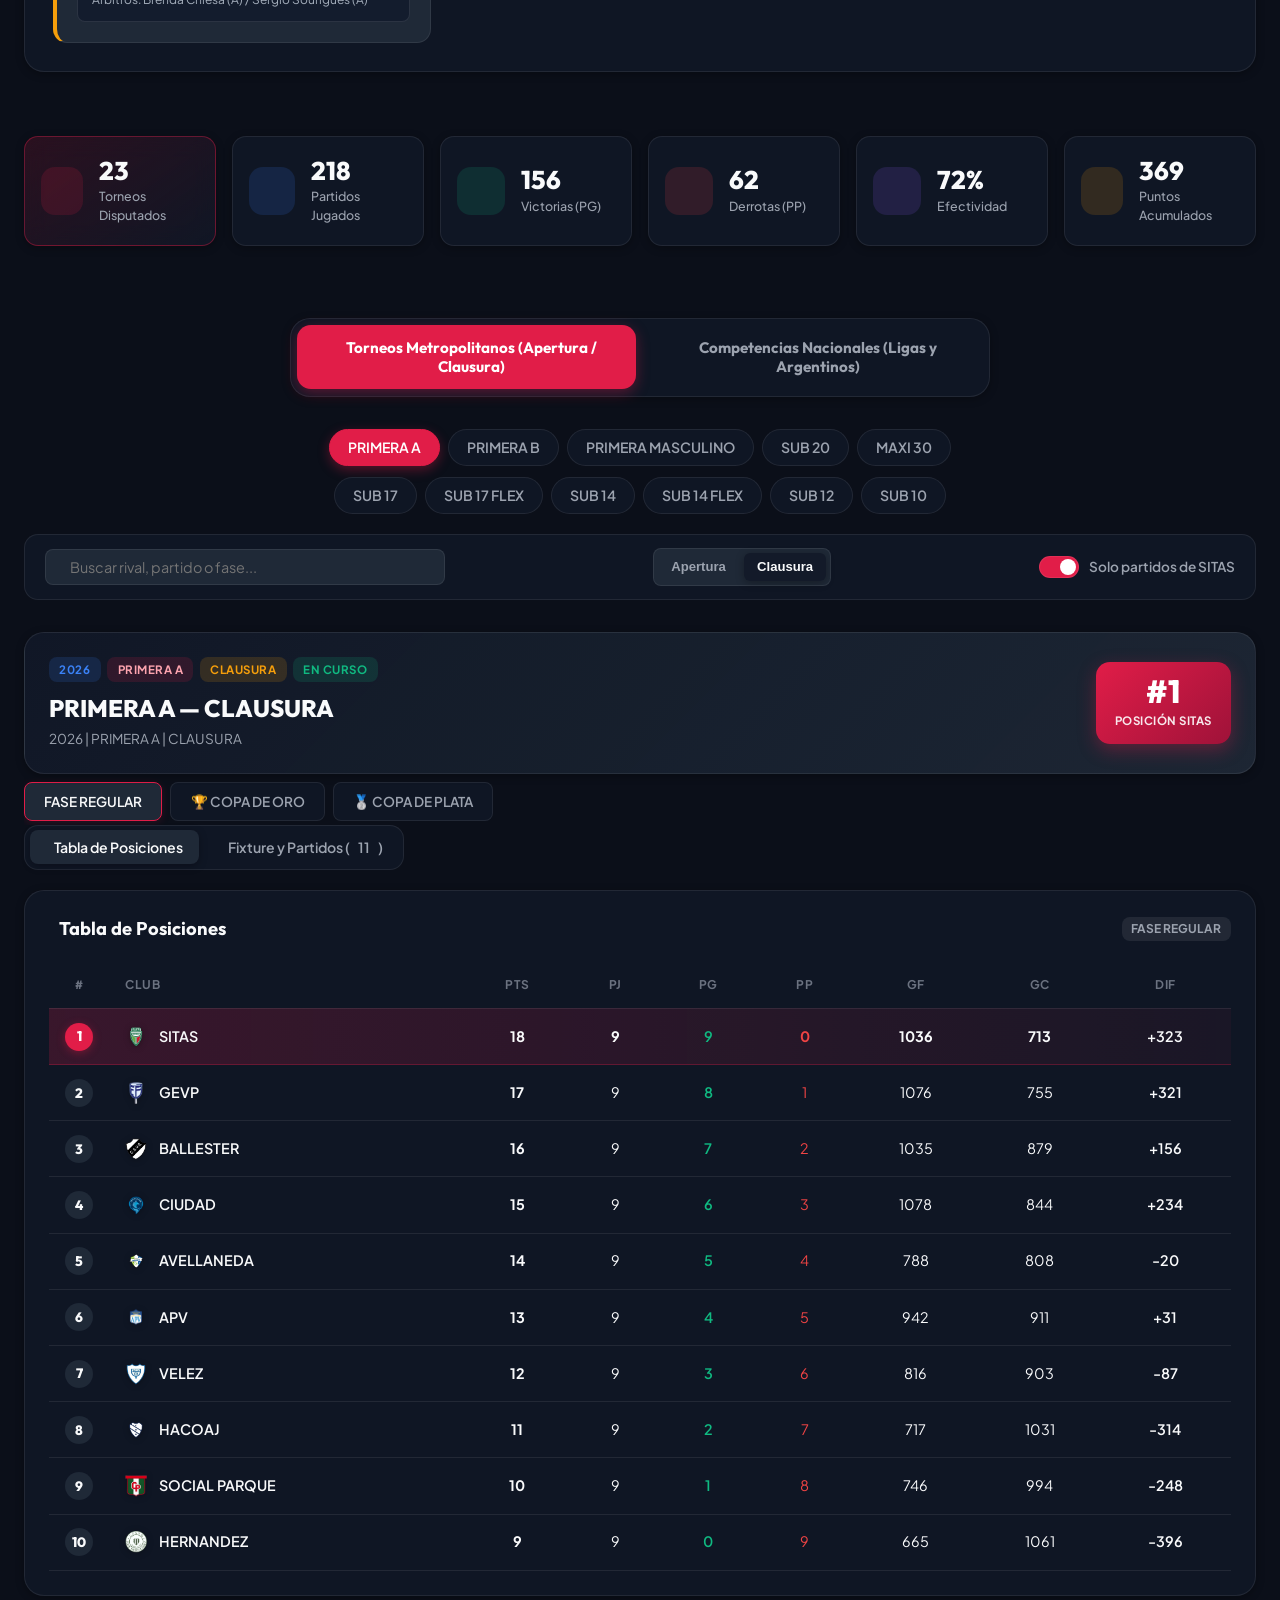
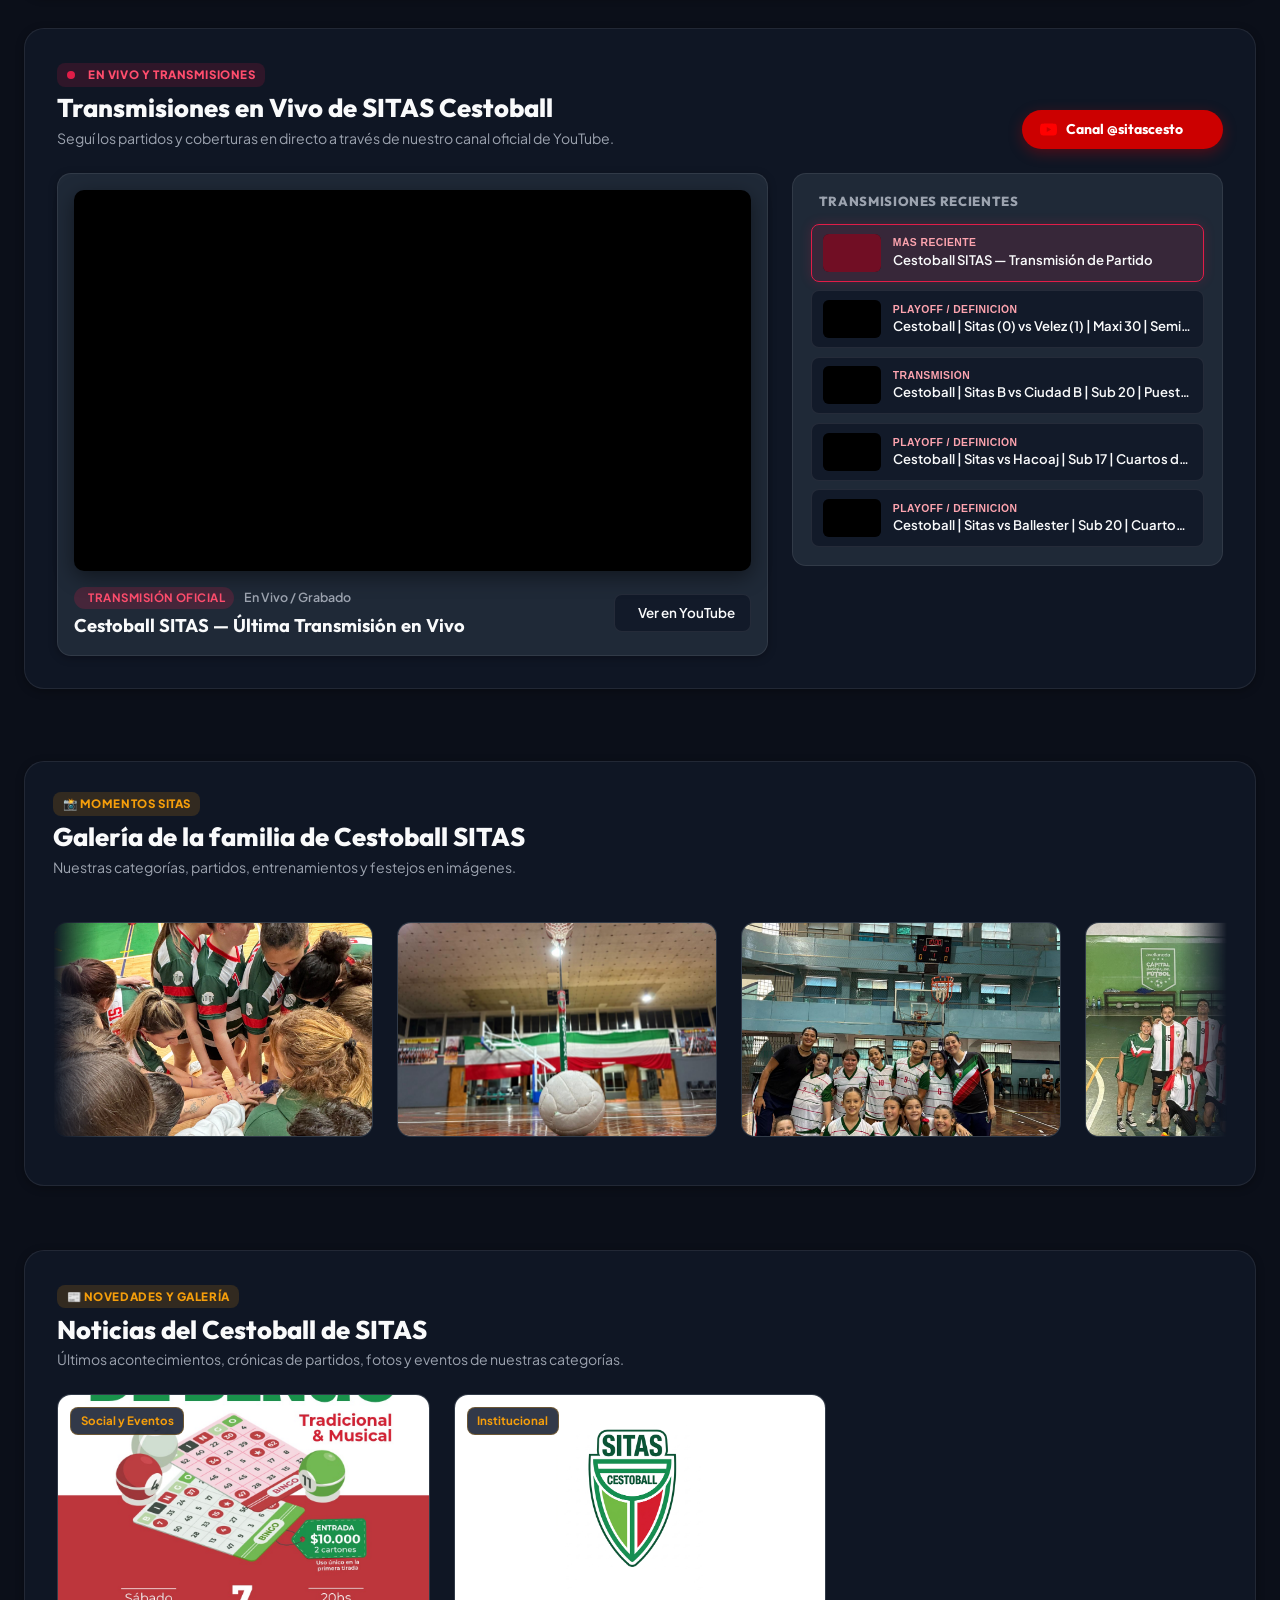
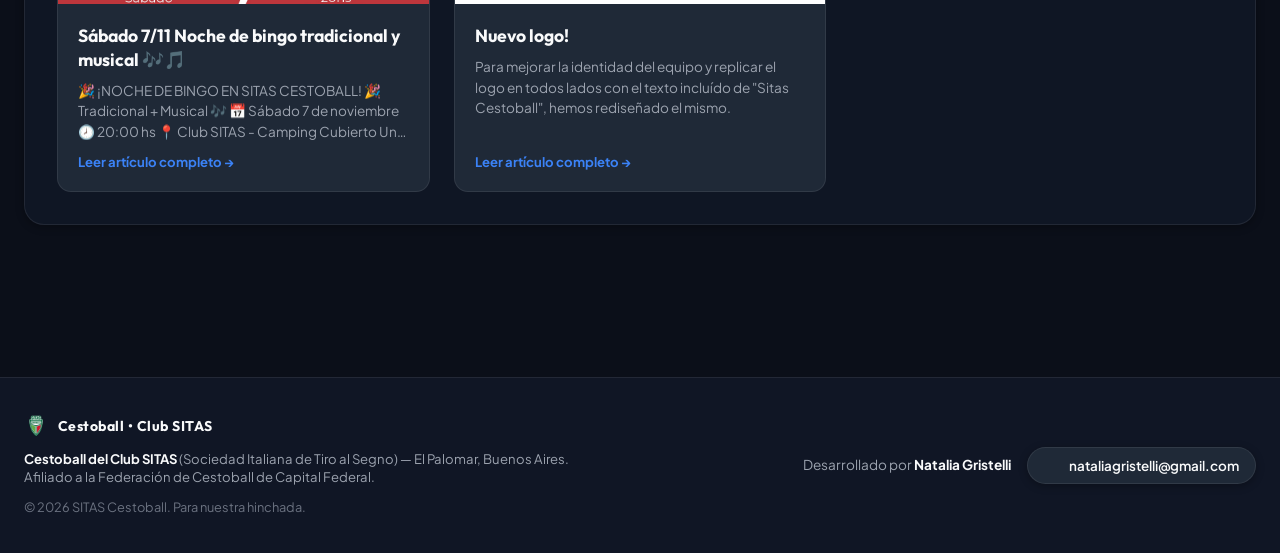
==== commit 248f0d72: "fix(security): sanitize DOM inputs, untrack db, protect secret key and strip admin from pages deploy" ====
--- a/web/index.html
+++ b/web/index.html
@@ -89,7 +89,7 @@
   <link href="https://fonts.googleapis.com/css2?family=Outfit:wght@400;500;600;700;800&family=Plus+Jakarta+Sans:wght@400;500;600;700&display=swap" rel="stylesheet">
   
   <!-- Lucide Icons -->
-  <script src="https://unpkg.com/lucide@latest"></script>
+  <script src="https://unpkg.com/lucide@0.453.0/dist/umd/lucide.min.js"></script>
   
   <link rel="stylesheet" href="styles.css">
 
--- a/web/styles.css
+++ b/web/styles.css
@@ -76,6 +76,8 @@
 
 #section-upcoming,
 #section-tournaments,
+#section-streams,
+#section-carousel,
 #section-news,
 .upcoming-section,
 .tournaments-section,
@@ -2470,22 +2472,69 @@
     font-size: 0.72rem;
   }
 
-  /* Full-width Centered Nav Links on Mobile */
+  /* Full-width Grid Navigation on Mobile (2 filas, sin scroll horizontal) */
+  html {
+    scroll-padding-top: 155px;
+  }
+
+  #section-upcoming,
+  #section-tournaments,
+  #section-streams,
+  #section-carousel,
+  #section-news,
+  .upcoming-section,
+  .tournaments-section,
+  .news-section {
+    scroll-margin-top: 155px;
+  }
+
   .nav-links {
     order: 3;
     width: 100%;
+    display: grid;
+    grid-template-columns: repeat(6, 1fr);
+    gap: 0.35rem;
+    padding: 0.35rem;
+    border-radius: var(--radius-md);
+    background: var(--bg-card);
+    border: 1px solid var(--border-subtle);
+    overflow: visible;
+  }
+
+  .nav-link {
+    display: inline-flex;
+    align-items: center;
     justify-content: center;
-    overflow-x: auto;
-    -webkit-overflow-scrolling: touch;
-    padding: 0.25rem 0.4rem;
-  }
-
-  .nav-link {
-    flex: 1;
-    justify-content: center;
+    gap: 0.35rem;
     font-size: 0.8rem;
-    padding: 0.45rem 0.65rem;
+    font-weight: 600;
+    padding: 0.48rem 0.4rem;
+    min-height: 38px;
     white-space: nowrap;
+    border-radius: var(--radius-sm);
+    text-align: center;
+    text-decoration: none;
+    box-sizing: border-box;
+    min-width: 0;
+  }
+
+  .nav-link svg {
+    width: 14px;
+    height: 14px;
+    flex-shrink: 0;
+  }
+
+  /* Fila 1: 2 accesos deportivos principales (50% de ancho c/u) */
+  .nav-link:nth-child(1),
+  .nav-link:nth-child(2) {
+    grid-column: span 3;
+  }
+
+  /* Fila 2: 3 accesos multimedia y contenidos (33.33% de ancho c/u) */
+  .nav-link:nth-child(3),
+  .nav-link:nth-child(4),
+  .nav-link:nth-child(5) {
+    grid-column: span 2;
   }
 
   .scope-tabs {
@@ -2780,6 +2829,29 @@
    5. ULTRA-COMPACT PHONES (max-width: 400px)
    -------------------------------------------------------------------------- */
 @media (max-width: 400px) {
+  .nav-links {
+    gap: 0.25rem;
+    padding: 0.25rem;
+  }
+
+  .nav-link {
+    font-size: 0.74rem;
+    padding: 0.42rem 0.2rem;
+    gap: 0.25rem;
+    min-height: 35px;
+  }
+
+  .nav-link svg {
+    width: 13px;
+    height: 13px;
+  }
+
+  .nav-live-dot {
+    width: 6px;
+    height: 6px;
+    margin-left: 2px;
+  }
+
   .brand-crest-img {
     width: 34px;
     height: 34px;
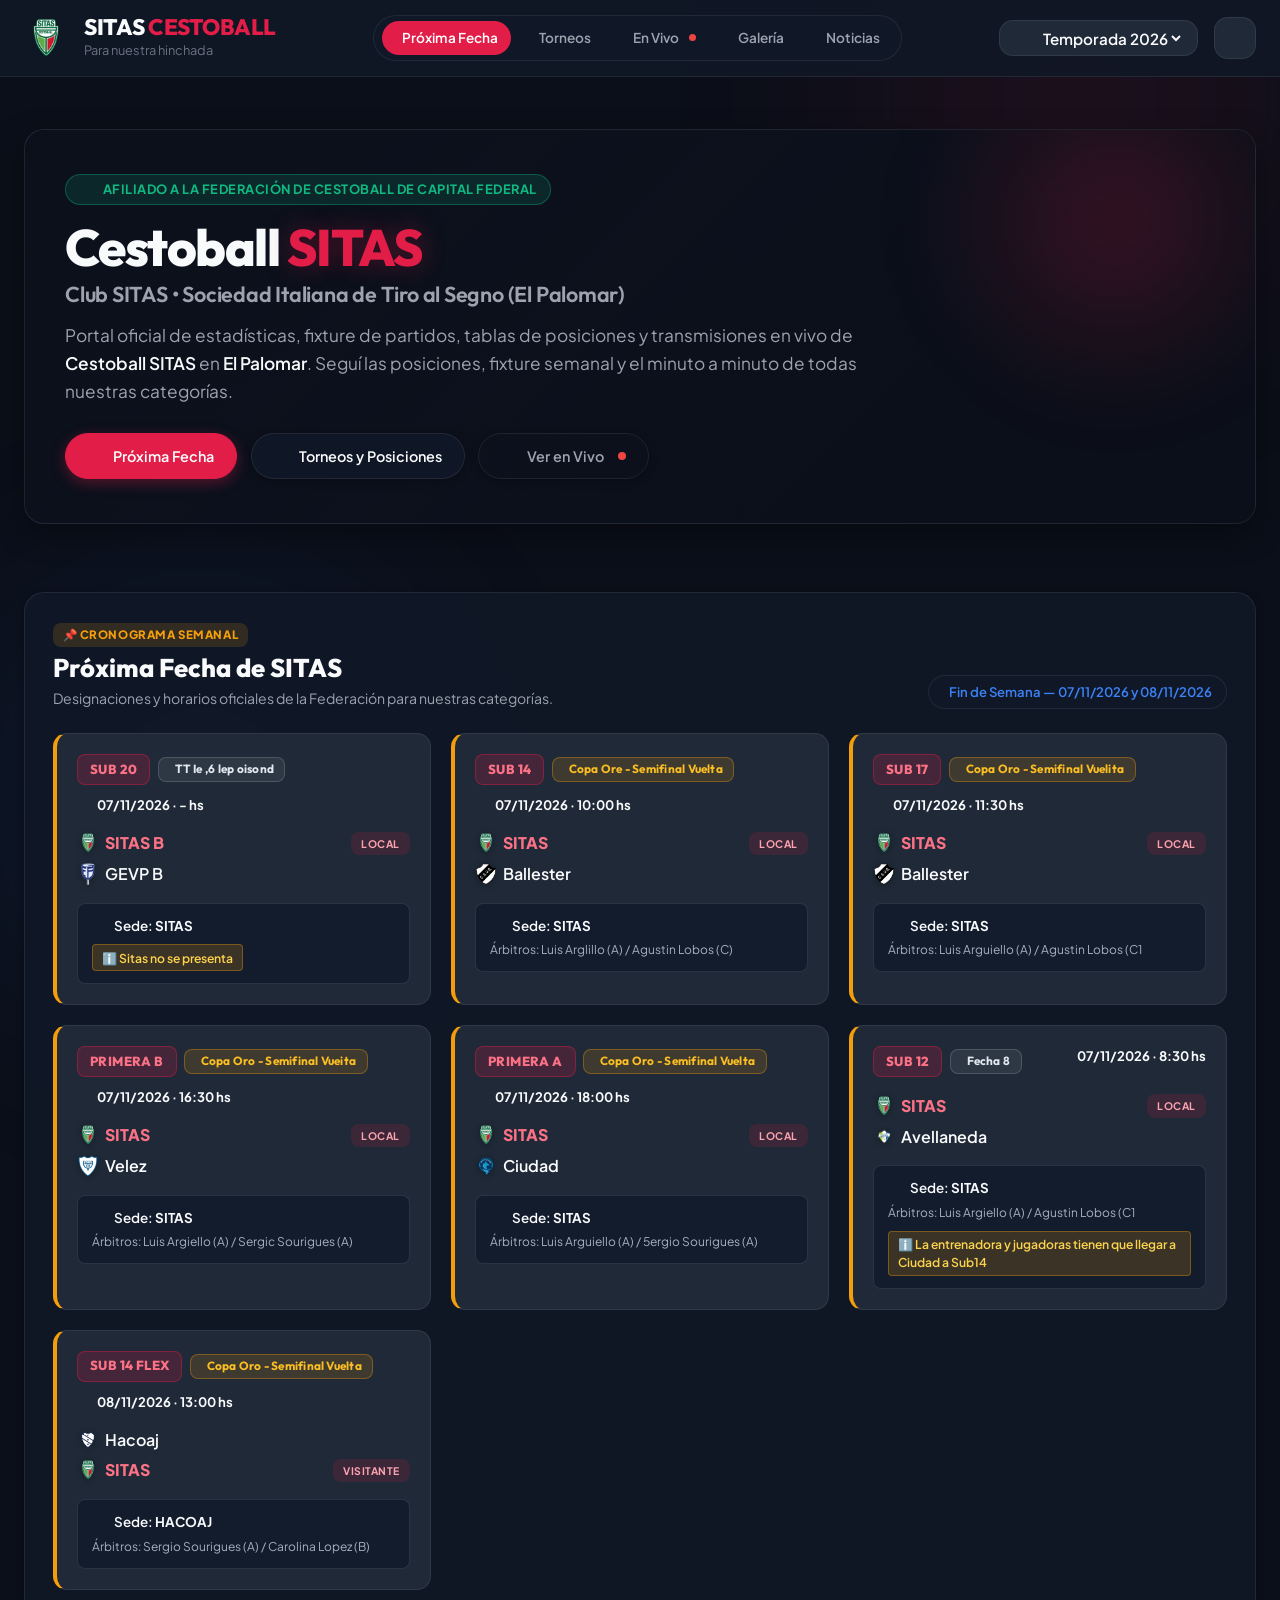
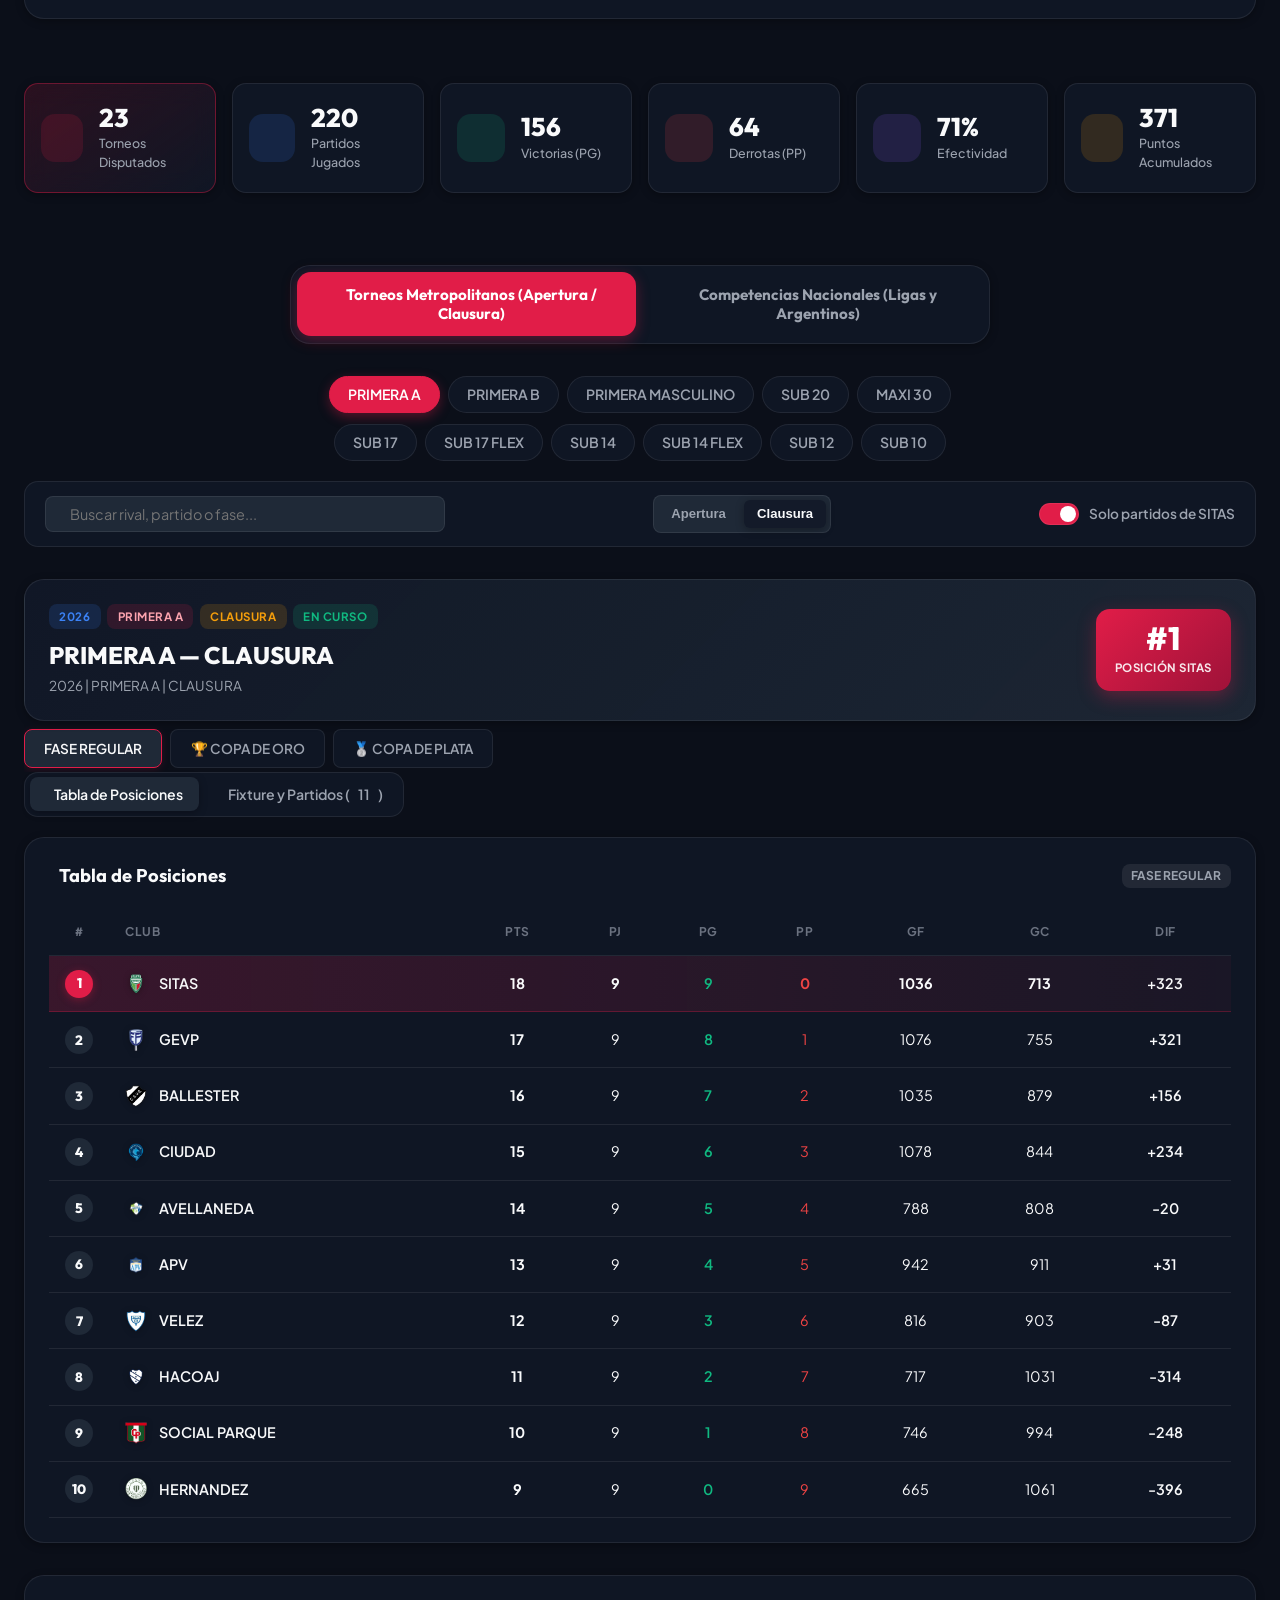
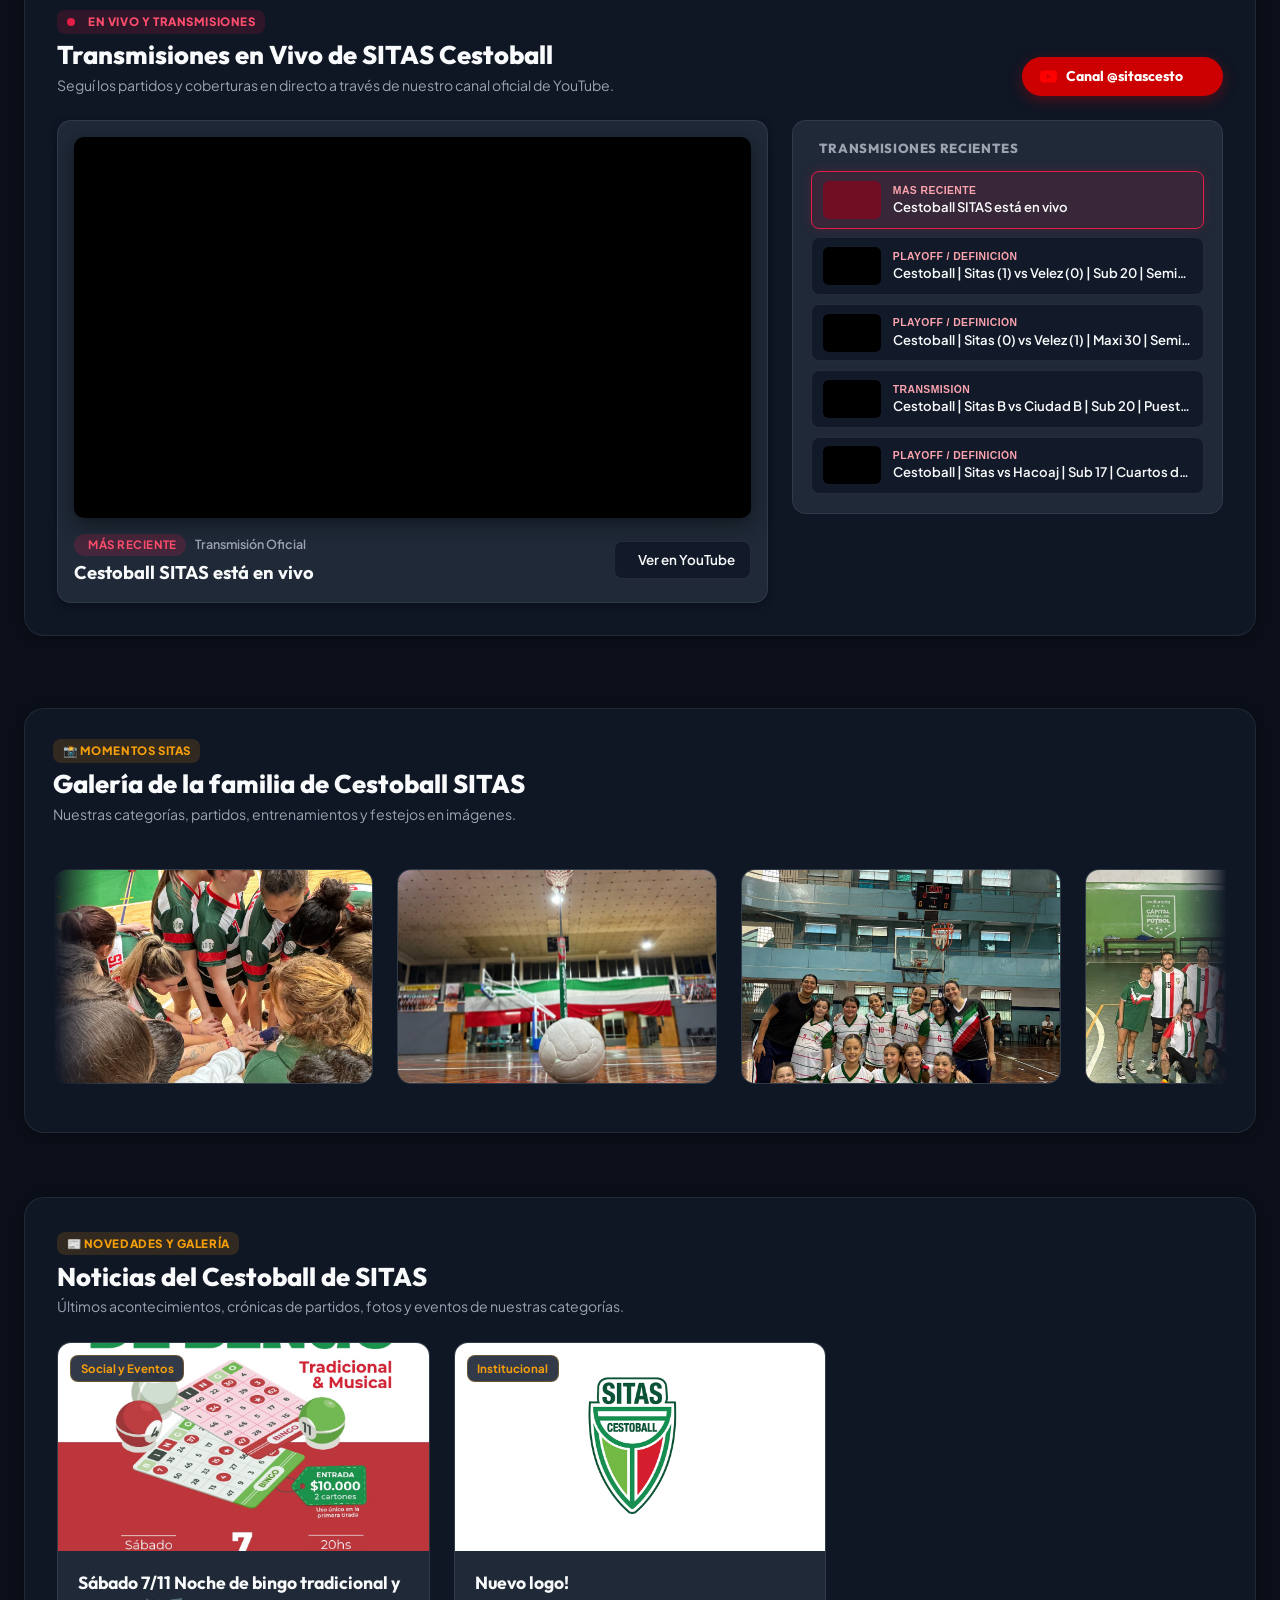
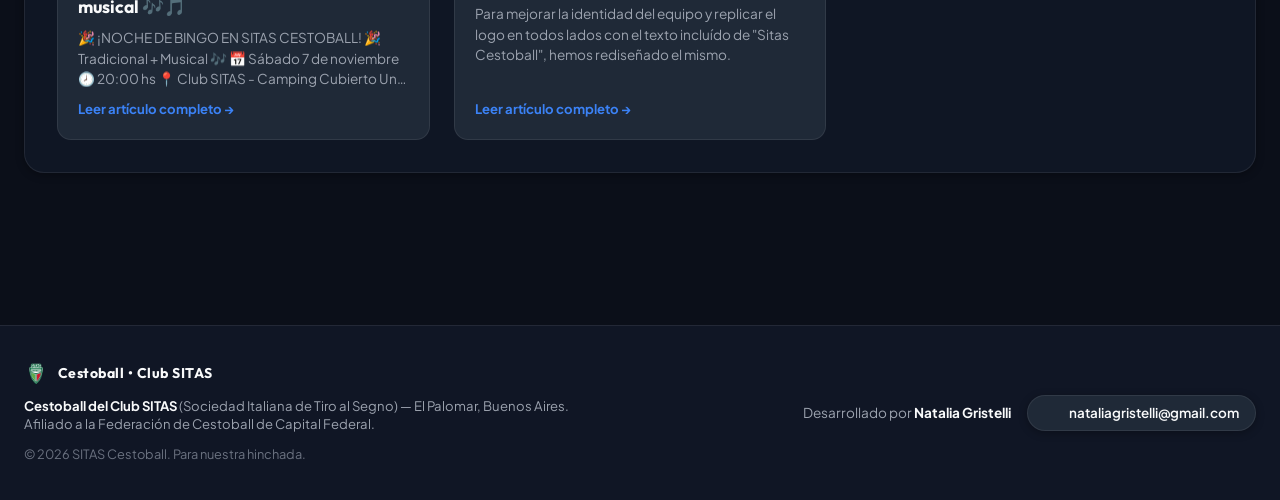
==== commit 8bb4c747: "feat: add web interface and YouTube stream synchronization for static export" ====
--- a/web/index.html
+++ b/web/index.html
@@ -466,8 +466,8 @@
           <div class="stream-player-container">
             <iframe 
               id="stream-video-iframe"
-              src="https://www.youtube.com/embed/oJhDWHlyZvs?rel=0" 
-              title="Última transmisión en vivo - Cestoball SITAS" 
+              src="https://www.youtube.com/embed/W7RW6GS4KlM?rel=0" 
+              title="Cestoball SITAS está en vivo - Cestoball SITAS" 
               allow="accelerometer; autoplay; clipboard-write; encrypted-media; gyroscope; picture-in-picture; web-share" 
               allowfullscreen>
             </iframe>
@@ -475,13 +475,13 @@
           <div class="stream-info-bar">
             <div class="stream-info-text">
               <div class="stream-meta-row">
-                <span class="stream-status-pill" id="stream-status-pill"><i data-lucide="radio"></i> Transmisión Oficial</span>
-                <span class="stream-cat-pill" id="stream-category-pill">En Vivo / Grabado</span>
-              </div>
-              <h3 class="stream-current-title" id="stream-current-title">Cestoball SITAS — Última Transmisión en Vivo</h3>
+                <span class="stream-status-pill" id="stream-status-pill"><i data-lucide="radio"></i> MÁS RECIENTE</span>
+                <span class="stream-cat-pill" id="stream-category-pill">Transmisión Oficial</span>
+              </div>
+              <h3 class="stream-current-title" id="stream-current-title">Cestoball SITAS está en vivo</h3>
             </div>
             <div class="stream-action-btns">
-              <a id="stream-yt-direct-link" href="https://www.youtube.com/watch?v=oJhDWHlyZvs" target="_blank" rel="noopener noreferrer" class="btn-stream-action" title="Abrir video en YouTube">
+              <a id="stream-yt-direct-link" href="https://www.youtube.com/watch?v=W7RW6GS4KlM" target="_blank" rel="noopener noreferrer" class="btn-stream-action" title="Abrir video en YouTube">
                 <i data-lucide="play-circle"></i>
                 <span>Ver en YouTube</span>
               </a>
@@ -489,16 +489,14 @@
           </div>
         </div>
 
-        
-          <!-- Lista de transmisiones recientes seleccionables -->
-          <div class="stream-recent-box">
-            <div class="stream-recent-header">
-              <i data-lucide="video"></i>
-              <span>Transmisiones Recientes</span>
-            </div>
-            <div class="stream-recent-list" id="stream-recent-list">
-              <!-- Cargado dinámicamente -->
-            </div>
+        <!-- Lista de transmisiones recientes seleccionables -->
+        <div class="stream-recent-box">
+          <div class="stream-recent-header">
+            <i data-lucide="video"></i>
+            <span>Transmisiones Recientes</span>
+          </div>
+          <div class="stream-recent-list" id="stream-recent-list">
+            <!-- Cargado dinámicamente -->
           </div>
         </div>
       </div>
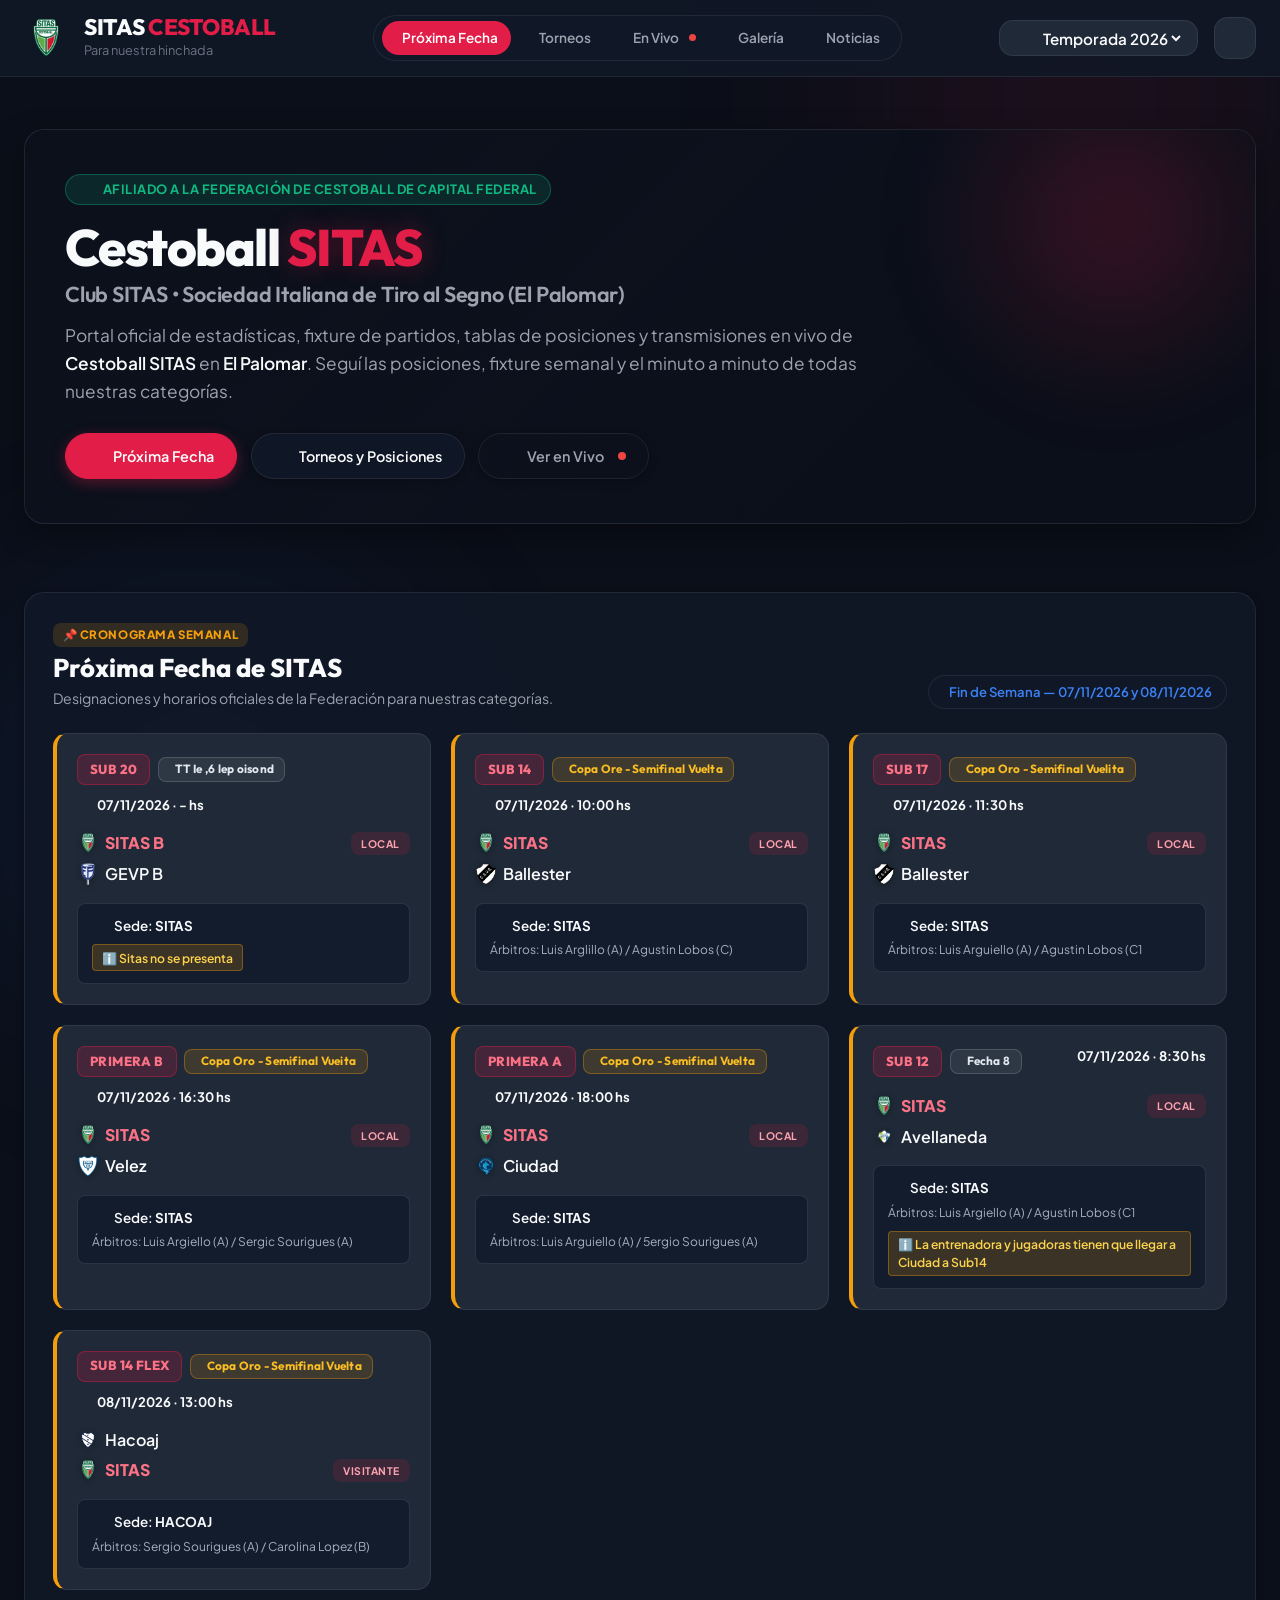
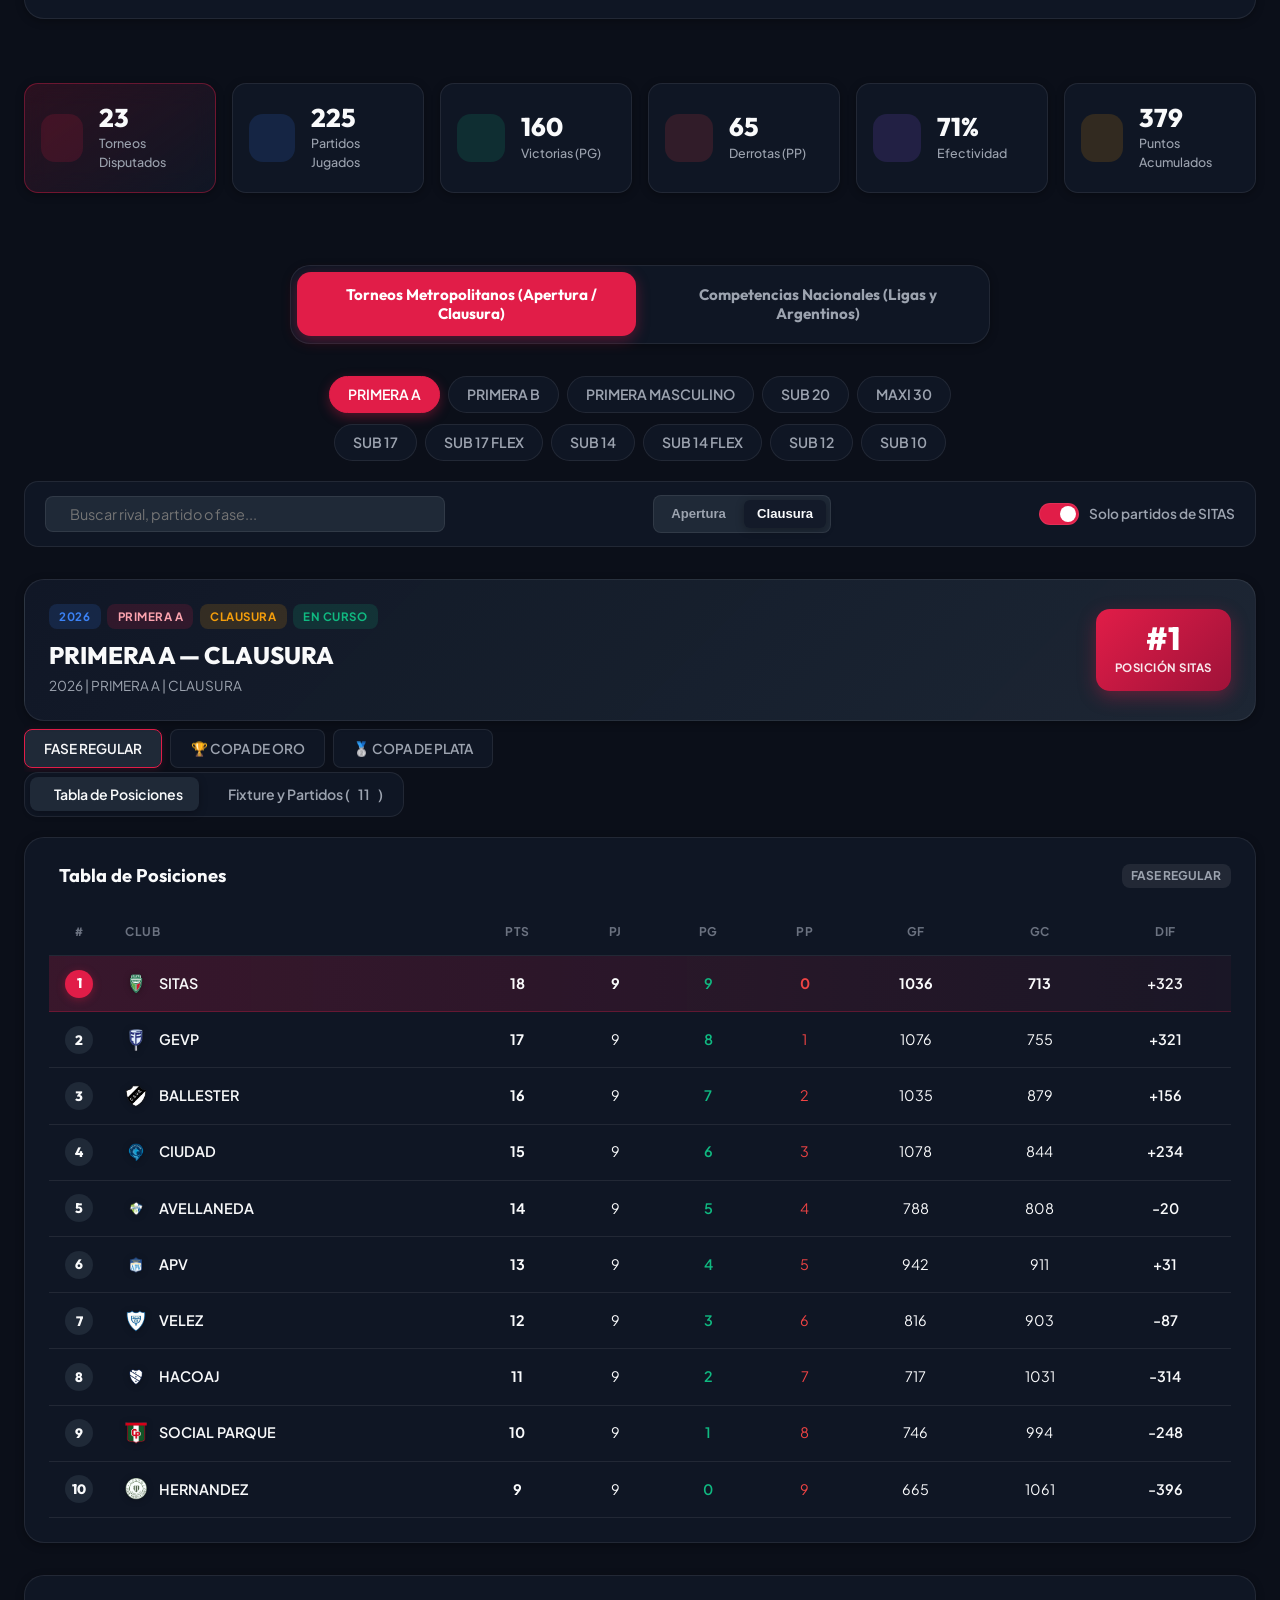
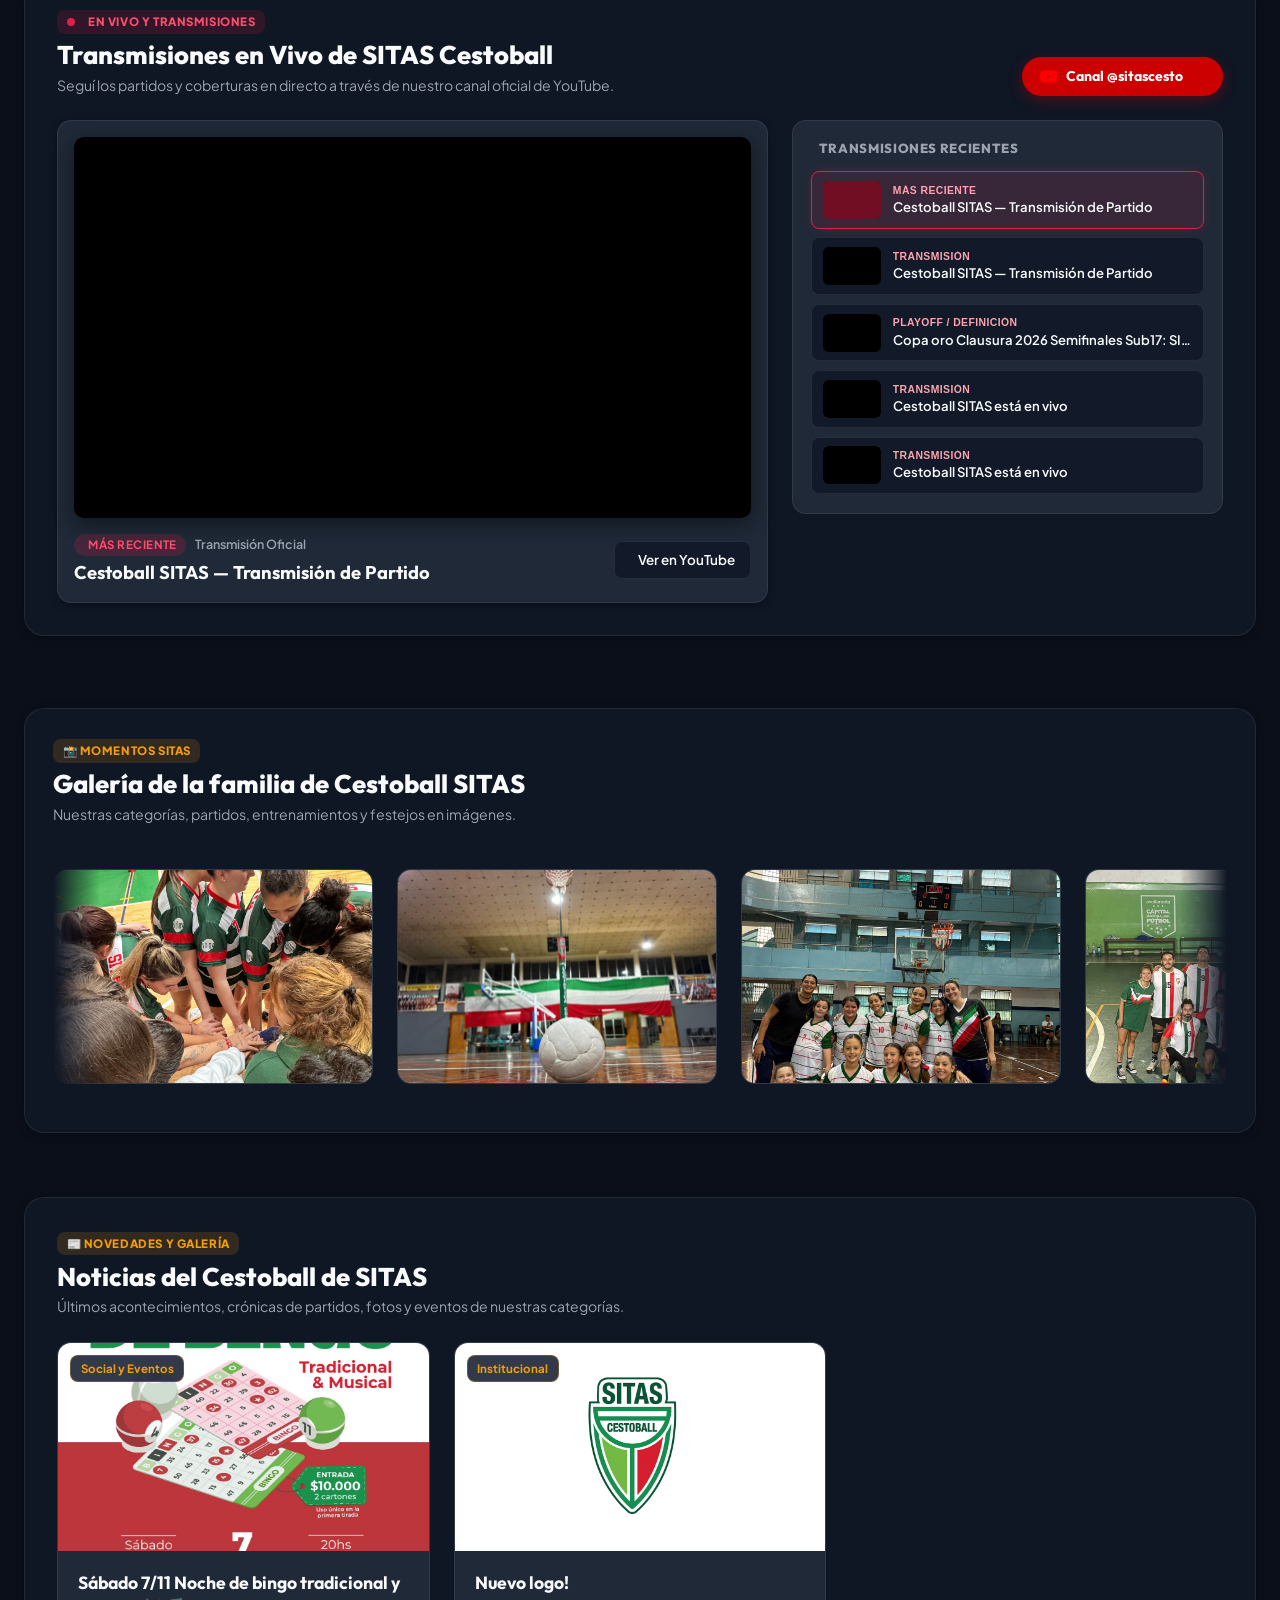
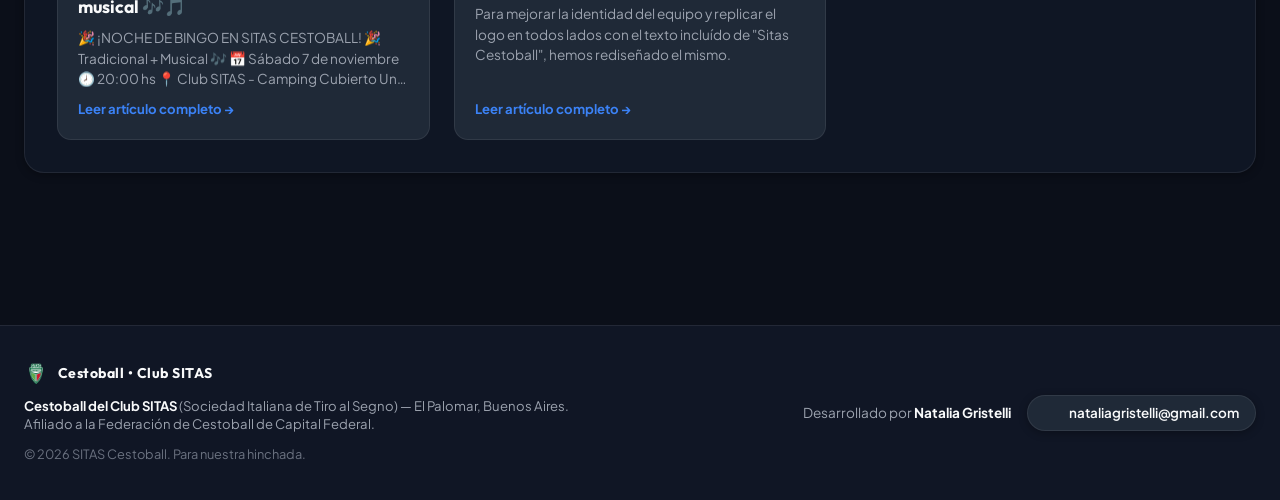
==== commit e96ecf41: "update videos and results" ====
--- a/web/index.html
+++ b/web/index.html
@@ -466,8 +466,8 @@
           <div class="stream-player-container">
             <iframe 
               id="stream-video-iframe"
-              src="https://www.youtube.com/embed/W7RW6GS4KlM?rel=0" 
-              title="Cestoball SITAS está en vivo - Cestoball SITAS" 
+              src="https://www.youtube.com/embed/peHh2vTuj3E?rel=0" 
+              title="Cestoball SITAS — Transmisión de Partido - Cestoball SITAS" 
               allow="accelerometer; autoplay; clipboard-write; encrypted-media; gyroscope; picture-in-picture; web-share" 
               allowfullscreen>
             </iframe>
@@ -478,10 +478,10 @@
                 <span class="stream-status-pill" id="stream-status-pill"><i data-lucide="radio"></i> MÁS RECIENTE</span>
                 <span class="stream-cat-pill" id="stream-category-pill">Transmisión Oficial</span>
               </div>
-              <h3 class="stream-current-title" id="stream-current-title">Cestoball SITAS está en vivo</h3>
+              <h3 class="stream-current-title" id="stream-current-title">Cestoball SITAS — Transmisión de Partido</h3>
             </div>
             <div class="stream-action-btns">
-              <a id="stream-yt-direct-link" href="https://www.youtube.com/watch?v=W7RW6GS4KlM" target="_blank" rel="noopener noreferrer" class="btn-stream-action" title="Abrir video en YouTube">
+              <a id="stream-yt-direct-link" href="https://www.youtube.com/watch?v=peHh2vTuj3E" target="_blank" rel="noopener noreferrer" class="btn-stream-action" title="Abrir video en YouTube">
                 <i data-lucide="play-circle"></i>
                 <span>Ver en YouTube</span>
               </a>
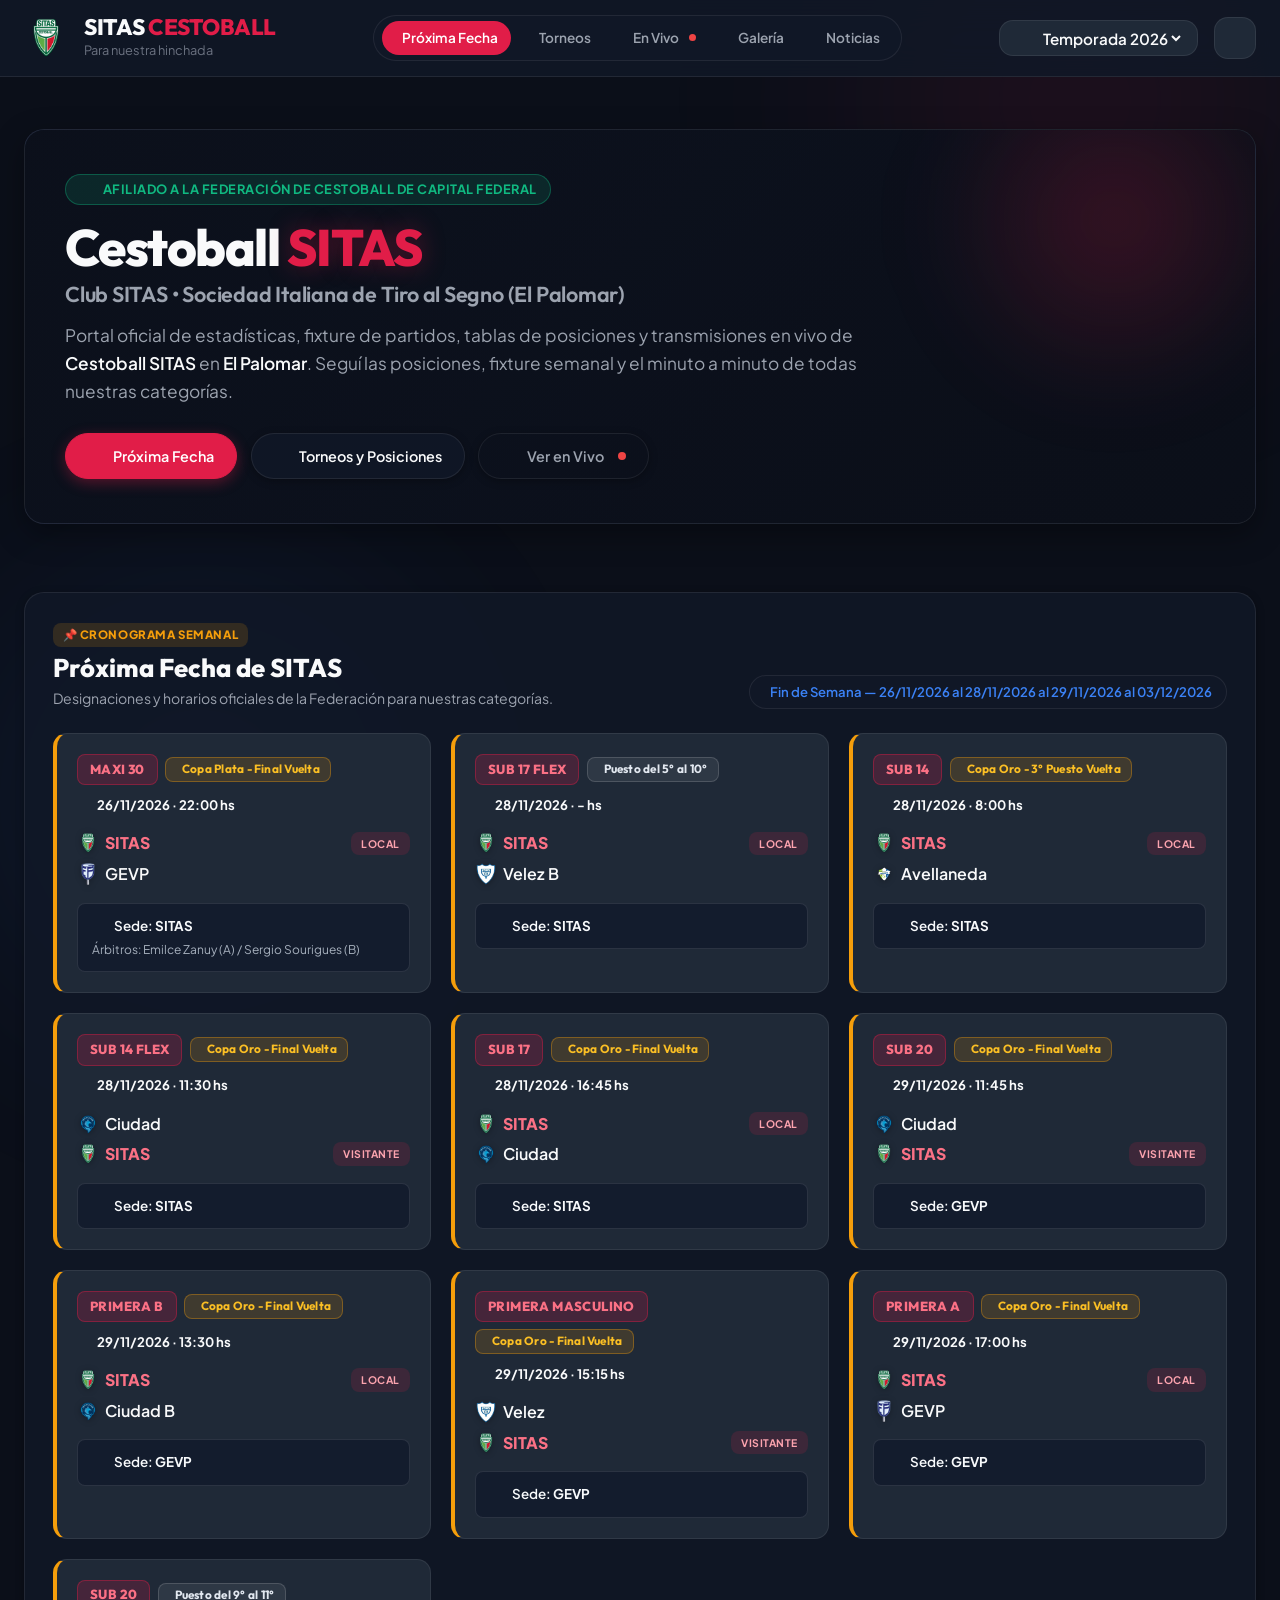
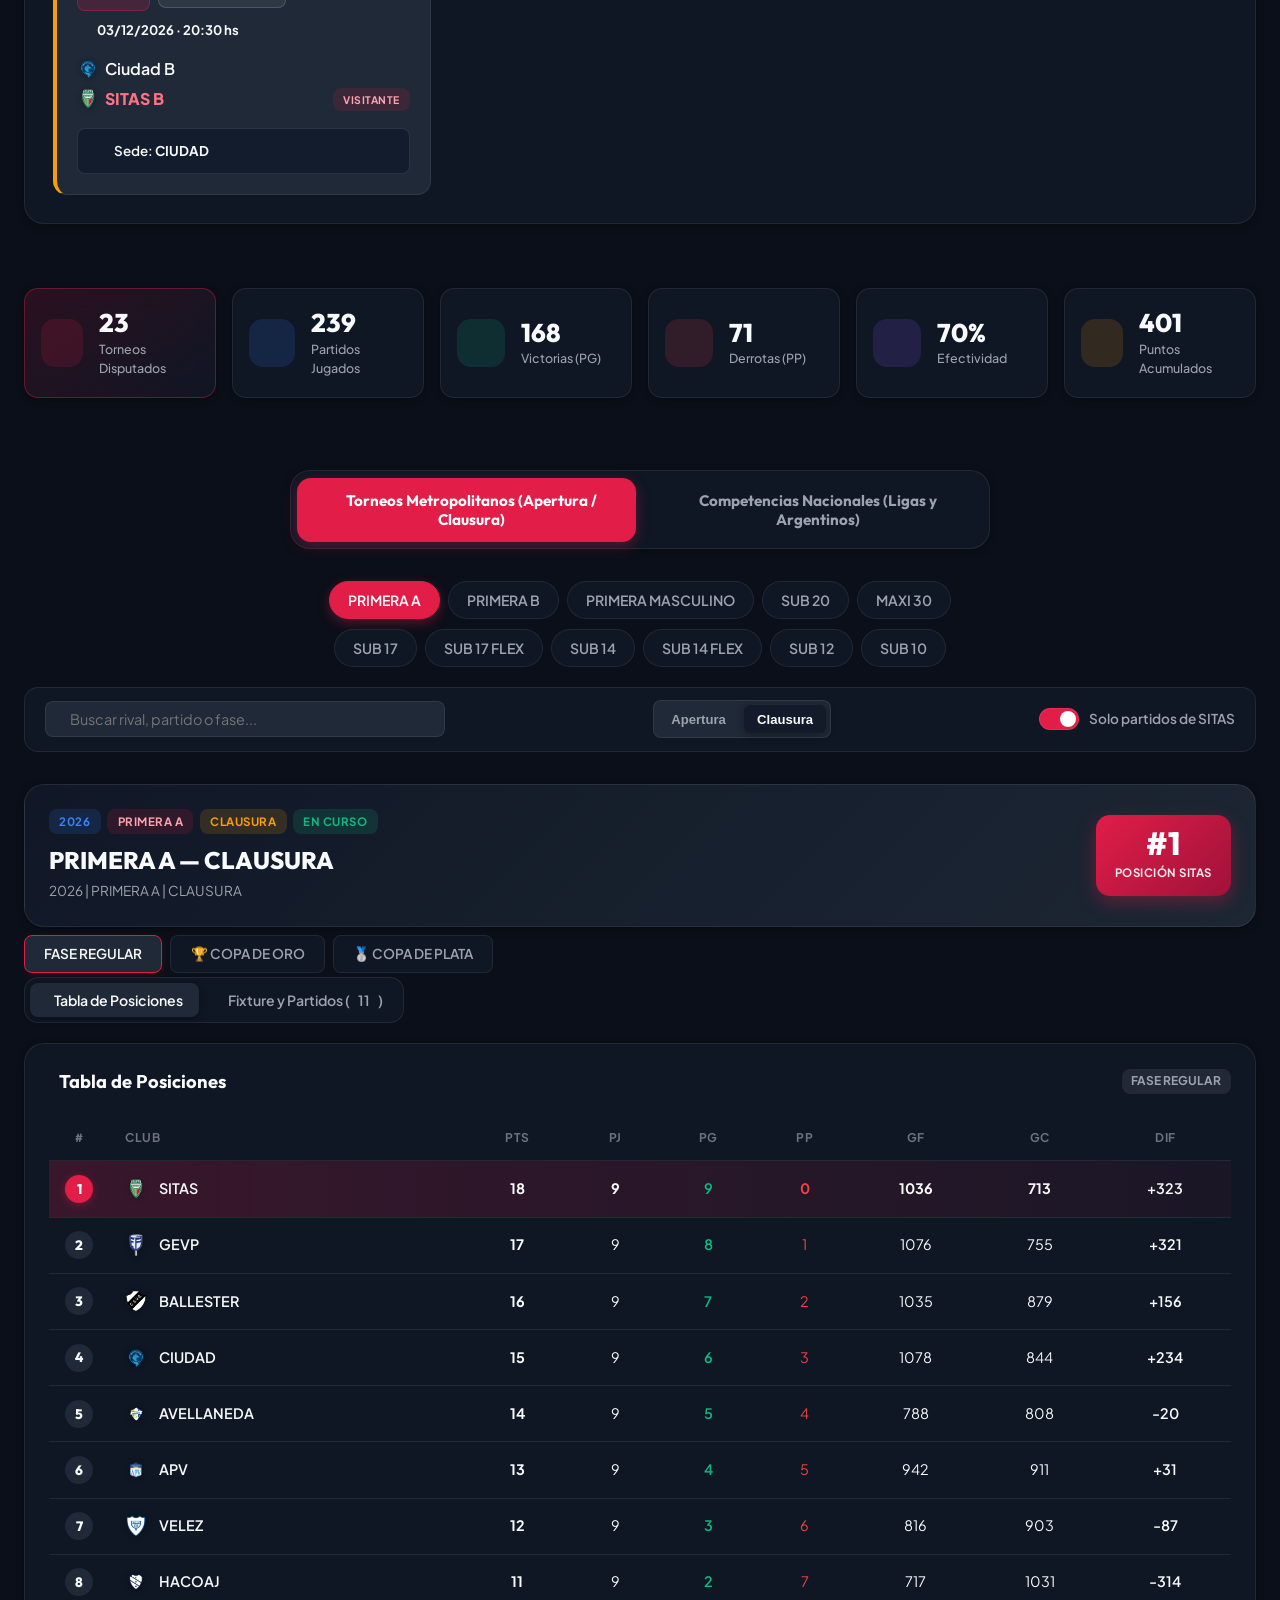
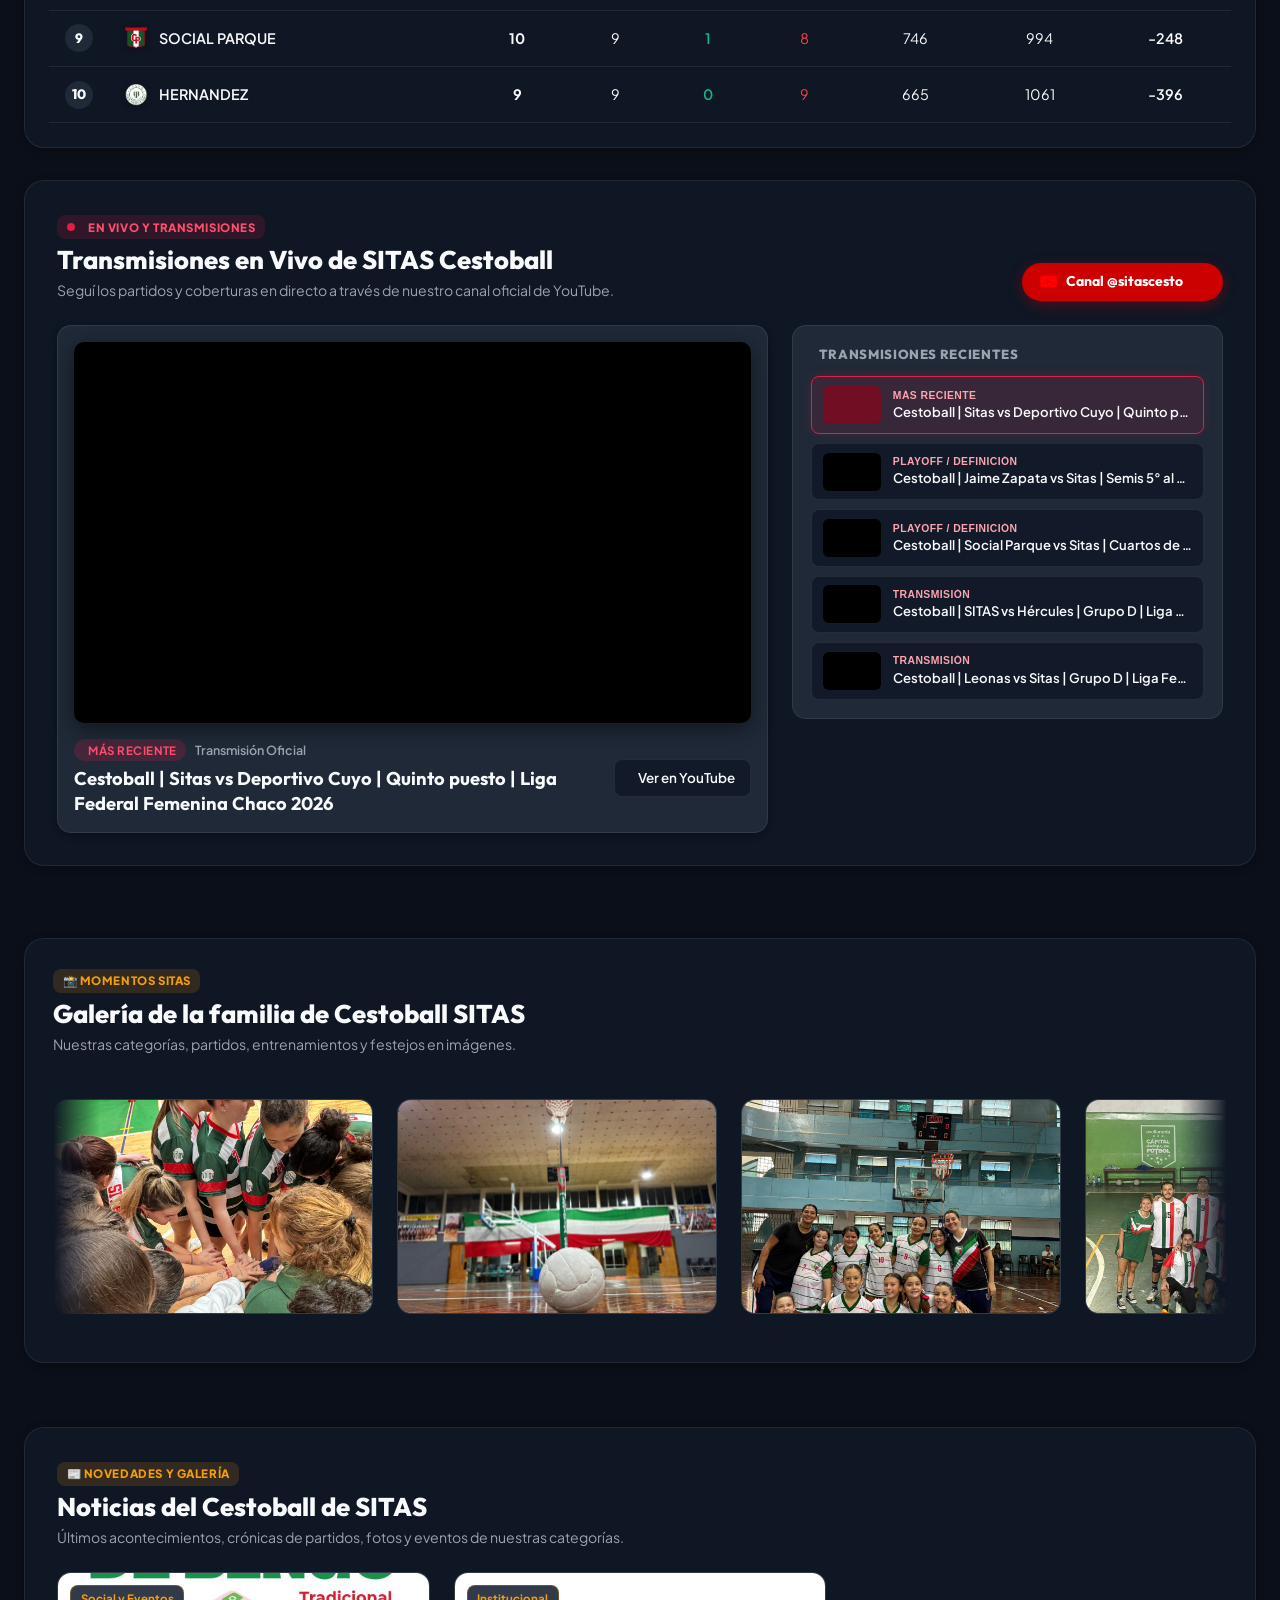
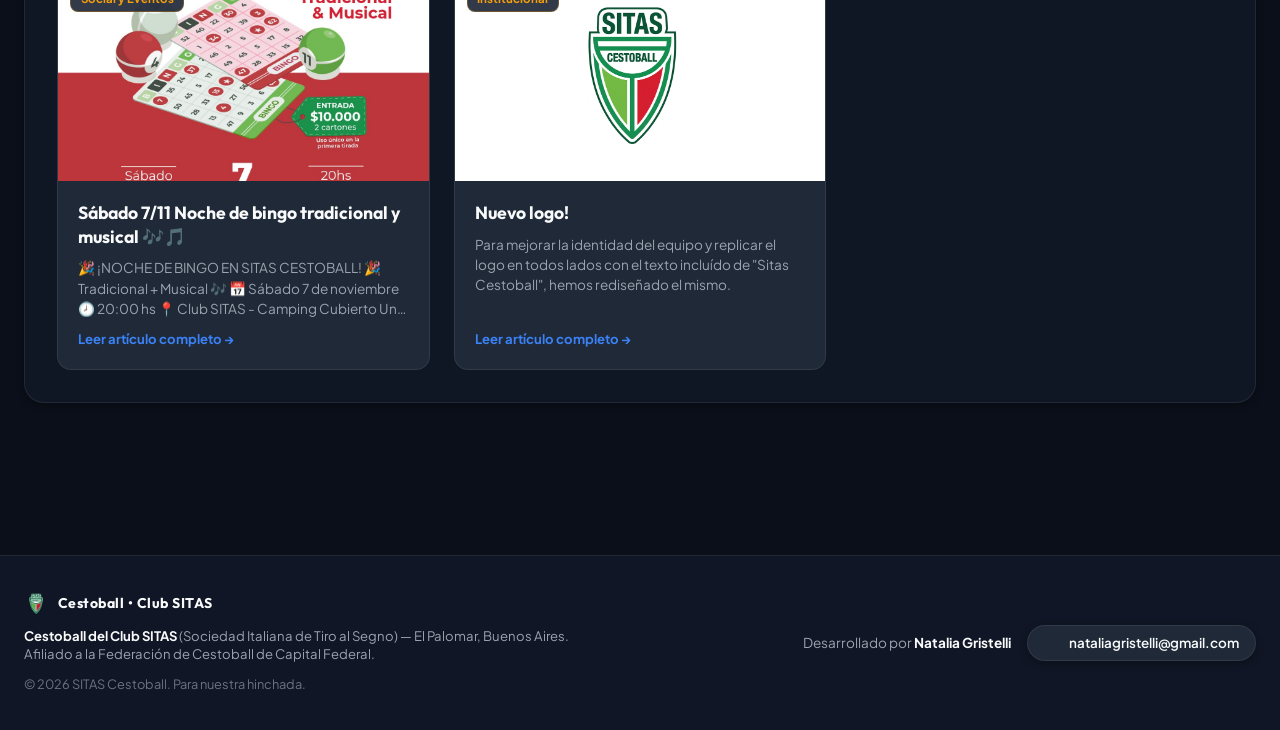
==== commit a7905f7d: "feat: delete cron and update fixture" ====
--- a/web/index.html
+++ b/web/index.html
@@ -466,8 +466,9 @@
           <div class="stream-player-container">
             <iframe 
               id="stream-video-iframe"
-              src="https://www.youtube.com/embed/peHh2vTuj3E?rel=0" 
-              title="Cestoball SITAS — Transmisión de Partido - Cestoball SITAS" 
+              src="https://www.youtube.com/embed/f8mMUIkA25g?rel=0" 
+              title="Cestoball | Sitas vs Deportivo Cuyo | Quinto puesto | Liga Federal Femenina Chaco 2026 - Cestoball SITAS" 
+              referrerpolicy="strict-origin-when-cross-origin"
               allow="accelerometer; autoplay; clipboard-write; encrypted-media; gyroscope; picture-in-picture; web-share" 
               allowfullscreen>
             </iframe>
@@ -478,10 +479,10 @@
                 <span class="stream-status-pill" id="stream-status-pill"><i data-lucide="radio"></i> MÁS RECIENTE</span>
                 <span class="stream-cat-pill" id="stream-category-pill">Transmisión Oficial</span>
               </div>
-              <h3 class="stream-current-title" id="stream-current-title">Cestoball SITAS — Transmisión de Partido</h3>
+              <h3 class="stream-current-title" id="stream-current-title">Cestoball | Sitas vs Deportivo Cuyo | Quinto puesto | Liga Federal Femenina Chaco 2026</h3>
             </div>
             <div class="stream-action-btns">
-              <a id="stream-yt-direct-link" href="https://www.youtube.com/watch?v=peHh2vTuj3E" target="_blank" rel="noopener noreferrer" class="btn-stream-action" title="Abrir video en YouTube">
+              <a id="stream-yt-direct-link" href="https://www.youtube.com/watch?v=f8mMUIkA25g" target="_blank" rel="noopener noreferrer" class="btn-stream-action" title="Abrir video en YouTube">
                 <i data-lucide="play-circle"></i>
                 <span>Ver en YouTube</span>
               </a>
--- a/web/styles.css
+++ b/web/styles.css
@@ -1759,6 +1759,85 @@
   font-weight: 800;
 }
 
+.upcoming-score-badge {
+  display: inline-flex;
+  align-items: center;
+  justify-content: center;
+  min-width: 2rem;
+  padding: 0.15rem 0.5rem;
+  border-radius: 6px;
+  font-family: var(--font-heading);
+  font-size: 0.95rem;
+  font-weight: 800;
+  background: rgba(255, 255, 255, 0.08);
+  color: var(--text-primary);
+  border: 1px solid rgba(255, 255, 255, 0.14);
+}
+
+.upcoming-score-badge.winner {
+  background: rgba(16, 185, 129, 0.2);
+  color: #34d399;
+  border-color: rgba(16, 185, 129, 0.45);
+}
+
+.upcoming-status-pill {
+  display: inline-flex;
+  align-items: center;
+  gap: 0.3rem;
+  font-size: 0.68rem;
+  font-weight: 800;
+  padding: 0.2rem 0.55rem;
+  border-radius: var(--radius-sm);
+  text-transform: uppercase;
+  letter-spacing: 0.04em;
+  background: rgba(16, 185, 129, 0.16);
+  color: #34d399;
+  border: 1px solid rgba(16, 185, 129, 0.35);
+}
+
+.upcoming-live-torneo-btn {
+  display: inline-flex;
+  align-items: center;
+  gap: 0.4rem;
+  padding: 0.4rem 0.85rem;
+  border-radius: var(--radius-full);
+  font-size: 0.8rem;
+  font-weight: 700;
+  text-decoration: none;
+  background: rgba(225, 29, 72, 0.16);
+  color: #fb7185;
+  border: 1px solid rgba(225, 29, 72, 0.4);
+  transition: var(--transition);
+}
+
+.upcoming-live-torneo-btn:hover {
+  background: var(--sitas-red);
+  color: #ffffff;
+  border-color: var(--sitas-red);
+}
+
+.upcoming-stream-link {
+  display: inline-flex;
+  align-items: center;
+  gap: 0.35rem;
+  margin-top: 0.2rem;
+  padding: 0.28rem 0.65rem;
+  border-radius: 6px;
+  font-size: 0.76rem;
+  font-weight: 700;
+  text-decoration: none;
+  background: rgba(239, 68, 68, 0.18);
+  color: #fca5a5;
+  border: 1px solid rgba(239, 68, 68, 0.38);
+  align-self: flex-start;
+  transition: var(--transition);
+}
+
+.upcoming-stream-link:hover {
+  background: #ef4444;
+  color: #ffffff;
+}
+
 .upcoming-venue-box {
   background: rgba(15, 23, 42, 0.7);
   border: 1px solid rgba(255, 255, 255, 0.1);
@@ -1903,6 +1982,47 @@
   color: #1d4ed8;
   border: 1px solid #bfdbfe;
   font-weight: 700;
+}
+
+[data-theme="light"] .upcoming-score-badge {
+  background: #f1f5f9;
+  color: #0f172a;
+  border: 1px solid #cbd5e1;
+}
+
+[data-theme="light"] .upcoming-score-badge.winner {
+  background: #d1fae5;
+  color: #065f46;
+  border-color: #6ee7b7;
+}
+
+[data-theme="light"] .upcoming-status-pill {
+  background: #d1fae5;
+  color: #065f46;
+  border-color: #6ee7b7;
+}
+
+[data-theme="light"] .upcoming-live-torneo-btn {
+  background: #ffe4e6;
+  color: #9f1239;
+  border-color: #fecdd3;
+}
+
+[data-theme="light"] .upcoming-live-torneo-btn:hover {
+  background: #e11d48;
+  color: #ffffff;
+  border-color: #e11d48;
+}
+
+[data-theme="light"] .upcoming-stream-link {
+  background: #fee2e2;
+  color: #b91c1c;
+  border-color: #fca5a5;
+}
+
+[data-theme="light"] .upcoming-stream-link:hover {
+  background: #dc2626;
+  color: #ffffff;
 }
 
 
